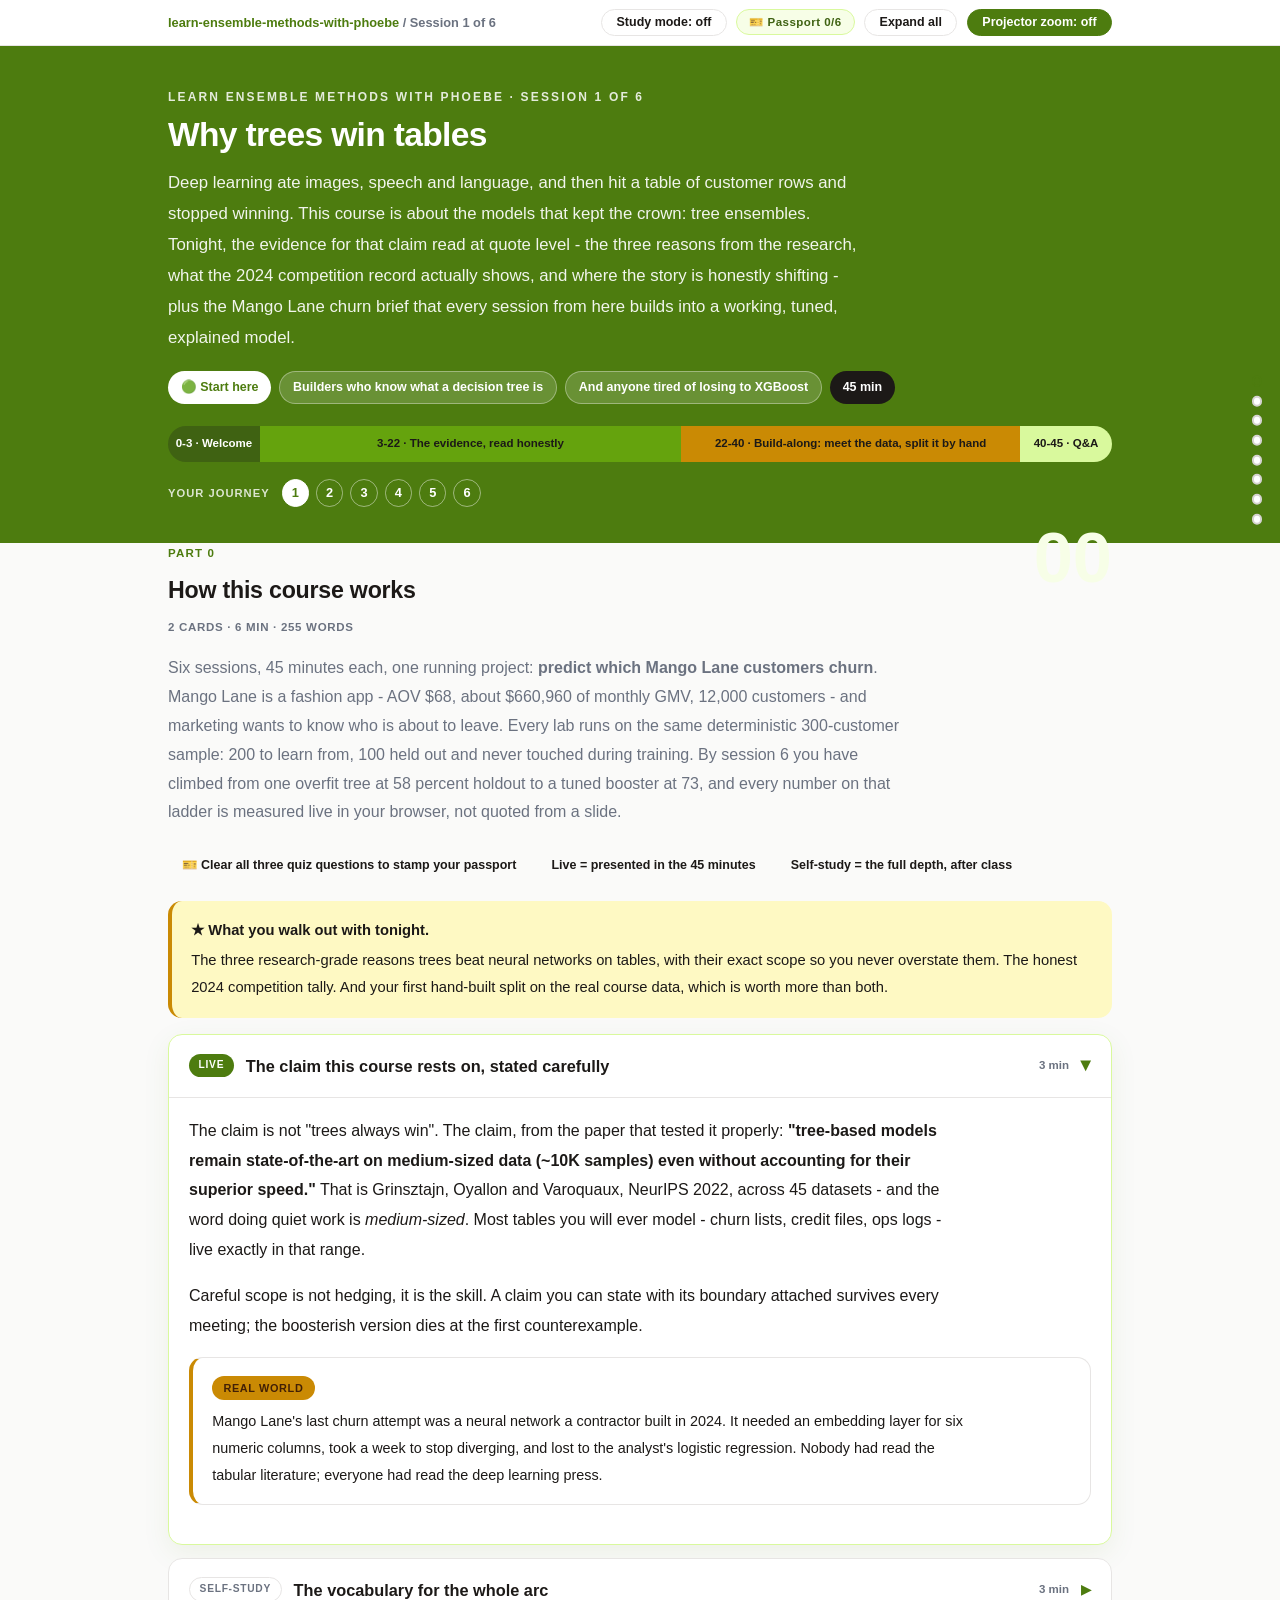
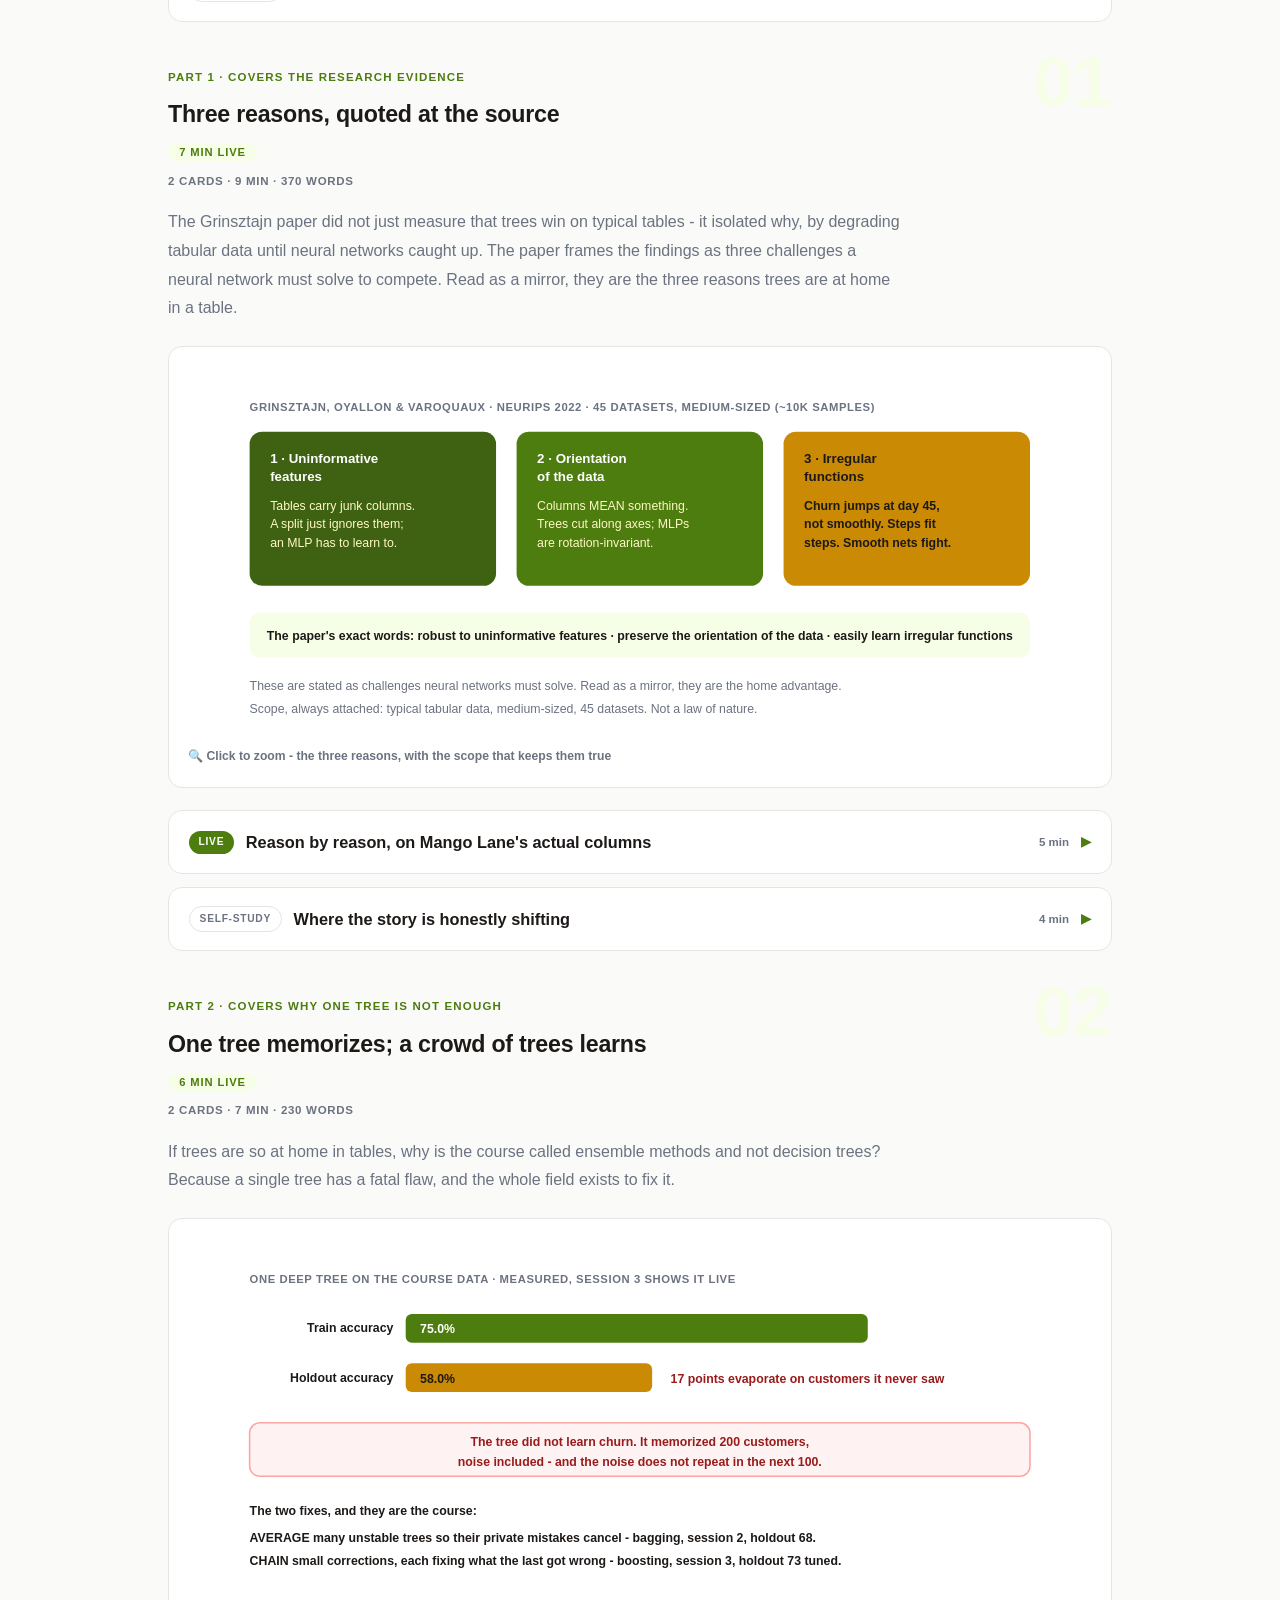
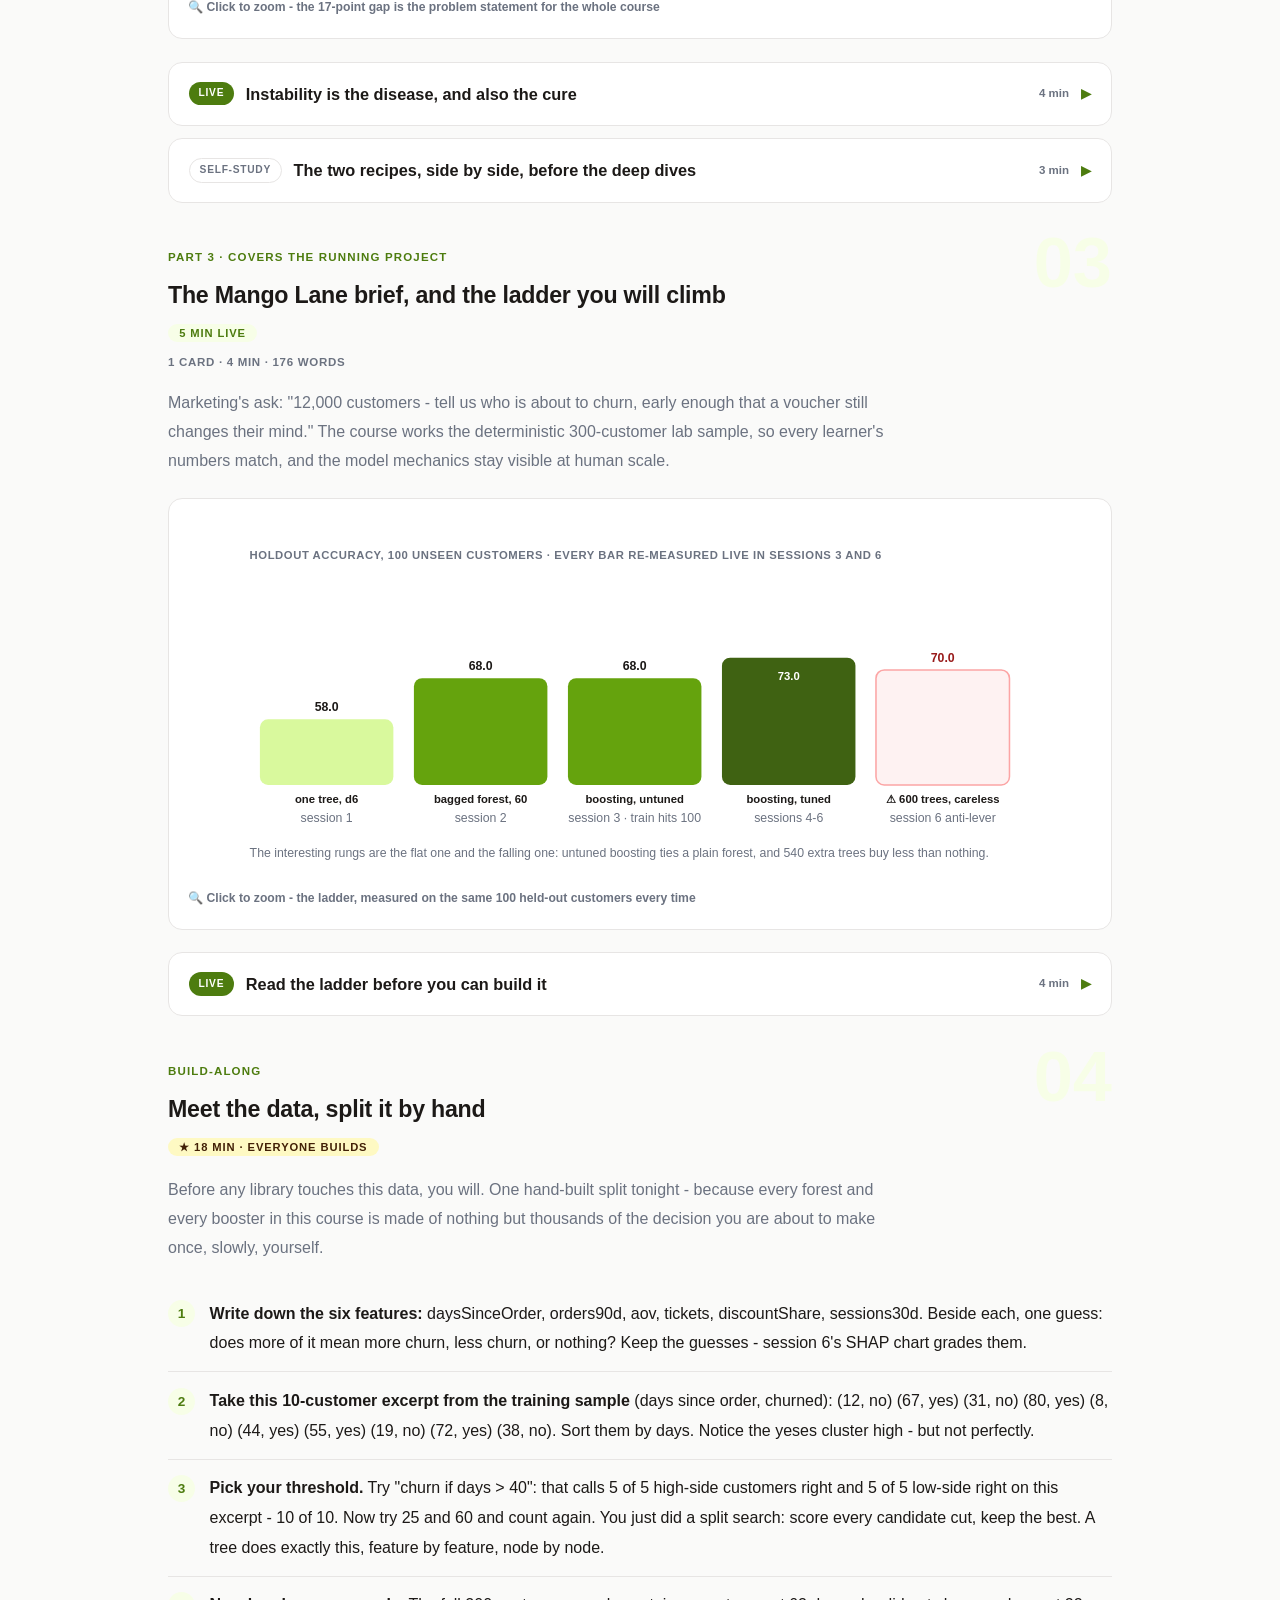
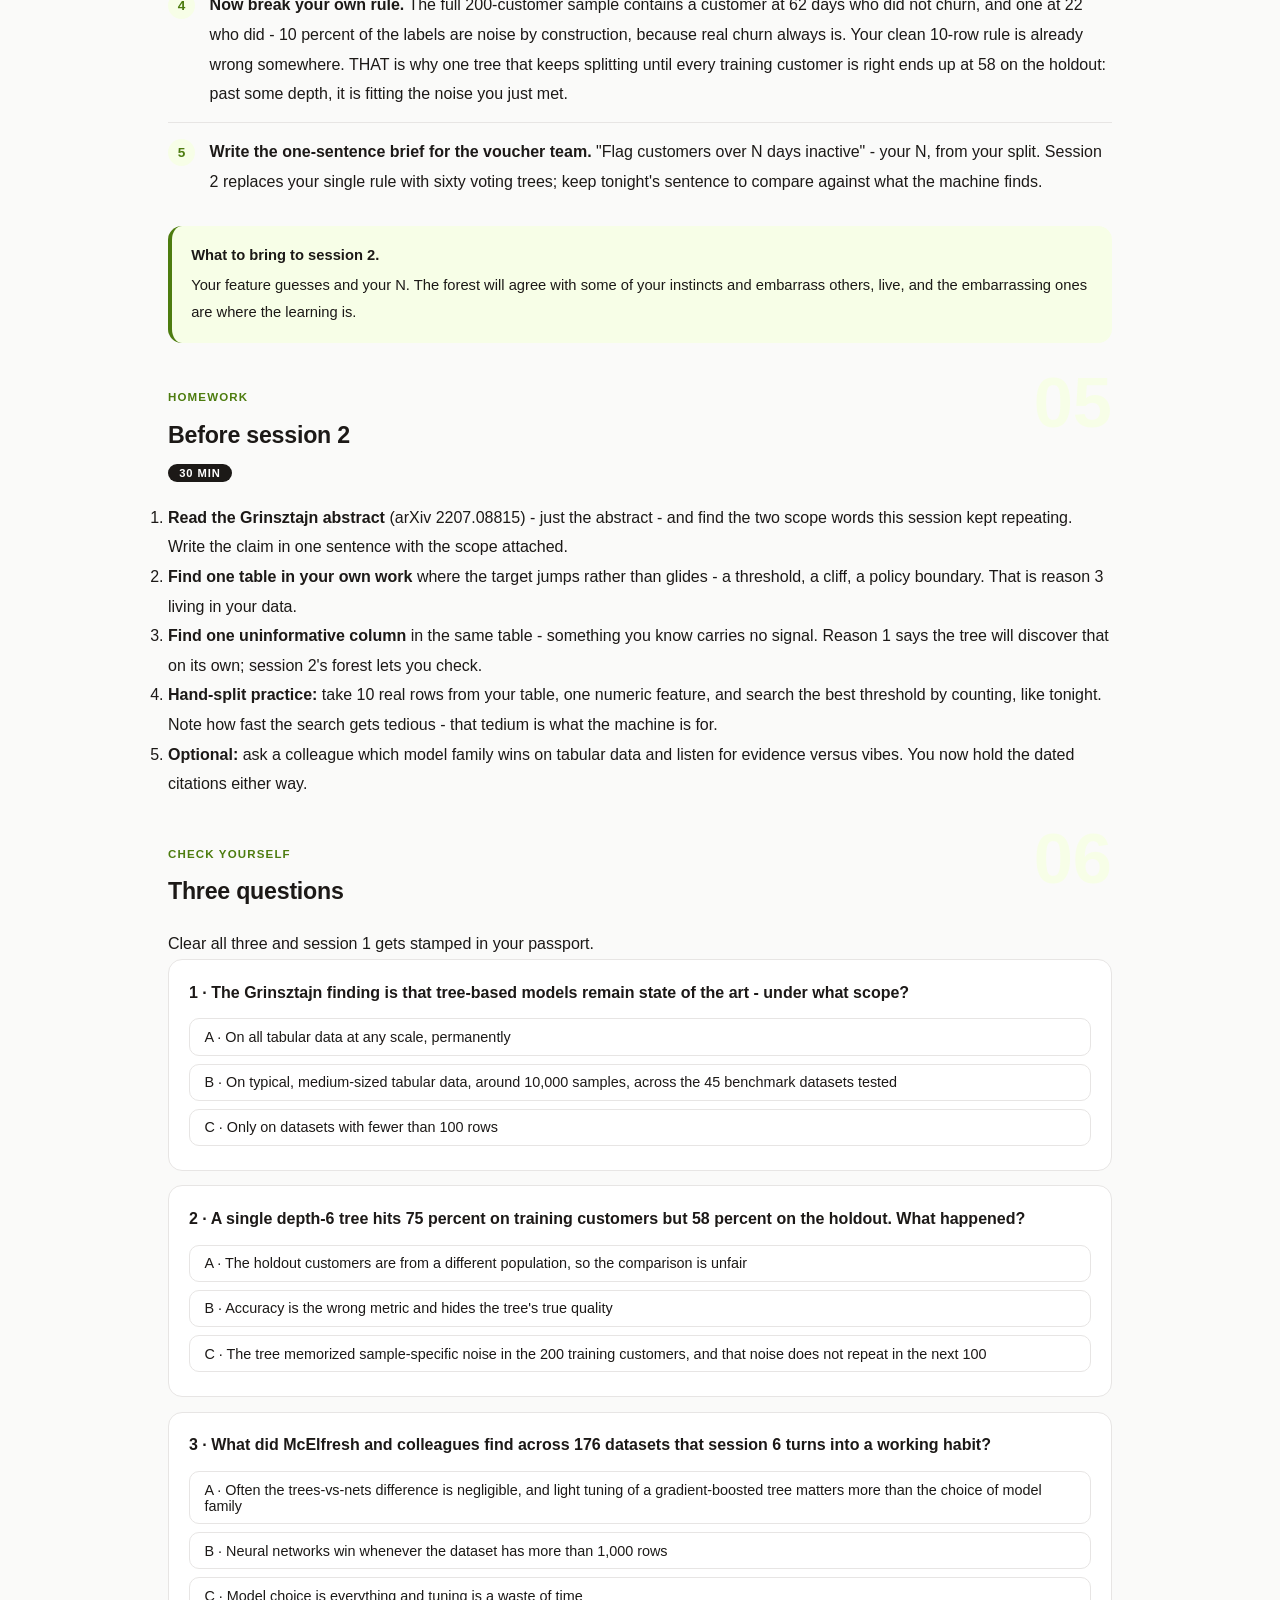
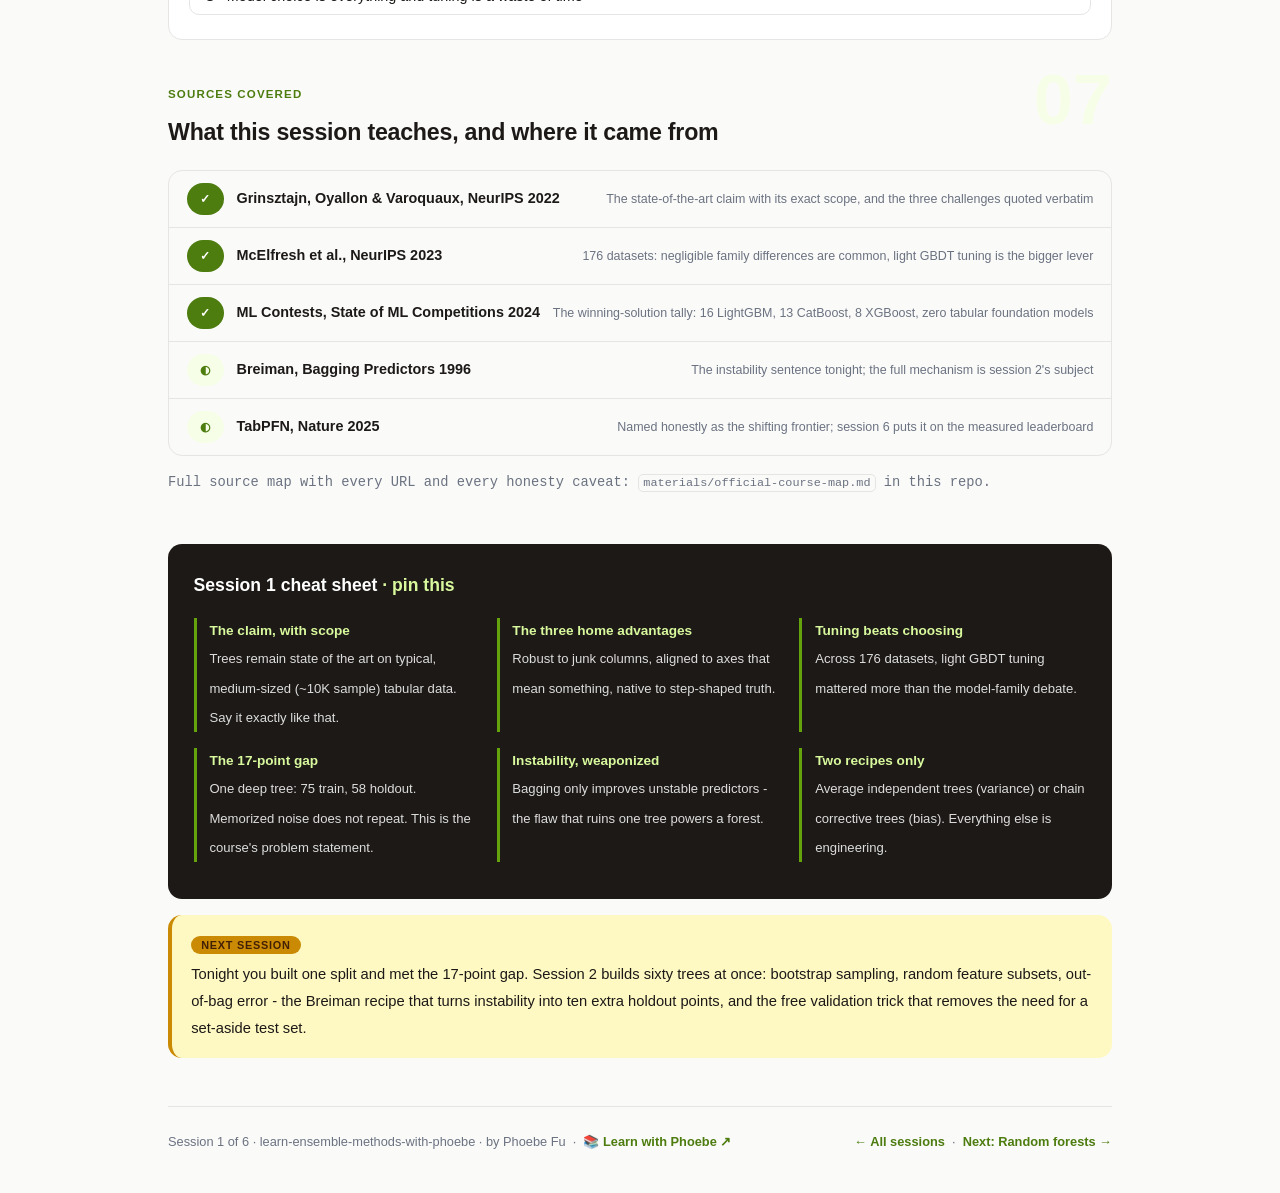
==== courses/01-why-trees-win-tables.html @ 17c80009 "Give this course its own passport storage key PASSPORT_KEY in assets/app.js was still "lwp-passport:" ====
<!DOCTYPE html>
<html lang="en">
<head>
<meta charset="UTF-8">
<meta name="viewport" content="width=device-width, initial-scale=1.0">
<!-- social:start -->
<meta name="description" content="Session 1 of 6. Why tree ensembles still rule tabular data: the three reasons from the research, what the competition record actually shows, and the Mango Lane churn brief the whole course builds on.">
<meta property="og:type" content="article">
<meta property="og:site_name" content="Learn with Phoebe">
<meta property="og:title" content="Why trees win tables - learn ensemble methods with phoebe">
<meta property="og:description" content="Session 1 of 6. The evidence for tree ensembles on tabular data, read honestly, and the churn brief the course builds on.">
<meta property="og:url" content="https://phoebefu6.github.io/learn-ensemble-methods-with-phoebe/courses/01-why-trees-win-tables.html">
<meta property="og:image" content="https://phoebefu6.github.io/learn-ensemble-methods-with-phoebe/assets/og-cover.png">
<meta property="og:image:width" content="1200">
<meta property="og:image:height" content="630">
<meta name="twitter:card" content="summary_large_image">
<meta name="twitter:title" content="Why trees win tables - learn ensemble methods with phoebe">
<meta name="twitter:description" content="Session 1 of 6. The evidence for tree ensembles on tabular data, read honestly.">
<meta name="twitter:image" content="https://phoebefu6.github.io/learn-ensemble-methods-with-phoebe/assets/og-cover.png">
<!-- social:end -->
<title>Session 1 · Why trees win tables - learn ensemble methods with phoebe</title>
<link rel="stylesheet" href="../assets/style.css?v=1">
</head>
<body>

<div class="toolbar">
  <div class="wrap">
    <span class="crumb"><a href="../index.html">learn-ensemble-methods-with-phoebe</a> / Session 1 of 6</span>
    <button class="btn" id="toggle-all" type="button">Expand all</button>
    <button class="btn primary" id="zoom-toggle" type="button">Projector zoom: off</button>
  </div>
</div>

<header class="masthead">
  <div class="wrap">
    <div class="eyebrow">Learn Ensemble Methods with Phoebe · Session 1 of 6</div>
    <h1>Why trees <span class="accent">win tables</span></h1>
    <p class="sub">Deep learning ate images, speech and language, and then hit a table of customer rows and stopped winning. This course is about the models that kept the crown: tree ensembles. Tonight, the evidence for that claim read at quote level - the three reasons from the research, what the 2024 competition record actually shows, and where the story is honestly shifting - plus the Mango Lane churn brief that every session from here builds into a working, tuned, explained model.</p>
    <div class="chip-row">
      <span class="chip level">🟢 Start here</span>
      <span class="chip audience">Builders who know what a decision tree is</span>
      <span class="chip audience">And anyone tired of losing to XGBoost</span>
      <span class="chip time">45 min</span>
    </div>
    <div class="agenda">
      <span class="a1" style="flex:1">0-3 · Welcome</span>
      <span class="a2" style="flex:5">3-22 · The evidence, read honestly</span>
      <span class="a3" style="flex:4">22-40 · Build-along: meet the data, split it by hand</span>
      <span class="a4" style="flex:1">40-45 · Q&amp;A</span>
    </div>
  </div>
</header>

<main class="wrap">

  <!-- ============ INTRO ============ -->
  <section class="section" id="intro">
    <div class="section-kicker">
      <span class="klabel">Part 0</span>
      <h2>How this course works</h2>
    </div>
    <p class="lede">Six sessions, 45 minutes each, one running project: <strong>predict which Mango Lane customers churn</strong>. Mango Lane is a fashion app - AOV $68, about $660,960 of monthly GMV, 12,000 customers - and marketing wants to know who is about to leave. Every lab runs on the same deterministic 300-customer sample: 200 to learn from, 100 held out and never touched during training. By session 6 you have climbed from one overfit tree at 58 percent holdout to a tuned booster at 73, and every number on that ladder is measured live in your browser, not quoted from a slide.</p>

    <div class="legend">
      <span class="pill">🎫 Clear all three quiz questions to stamp your passport</span>
      <span class="pill">Live = presented in the 45 minutes</span>
      <span class="pill">Self-study = the full depth, after class</span>
    </div>

    <div class="callout win">
      <p><strong>★ What you walk out with tonight.</strong> The three research-grade reasons trees beat neural networks on tables, with their exact scope so you never overstate them. The honest 2024 competition tally. And your first hand-built split on the real course data, which is worth more than both.</p>
    </div>

    <details class="card" open>
      <summary><span class="mode live">Live</span>The claim this course rests on, stated carefully<span class="mini">3 min</span><span class="caret">▶</span></summary>
      <div class="body">
        <p>The claim is not "trees always win". The claim, from the paper that tested it properly: <strong>"tree-based models remain state-of-the-art on medium-sized data (~10K samples) even without accounting for their superior speed."</strong> That is Grinsztajn, Oyallon and Varoquaux, NeurIPS 2022, across 45 datasets - and the word doing quiet work is <em>medium-sized</em>. Most tables you will ever model - churn lists, credit files, ops logs - live exactly in that range.</p>
        <p>Careful scope is not hedging, it is the skill. A claim you can state with its boundary attached survives every meeting; the boosterish version dies at the first counterexample.</p>
        <div class="callout example">
          <span class="ex-pill">Real world</span>
          <p>Mango Lane's last churn attempt was a neural network a contractor built in 2024. It needed an embedding layer for six numeric columns, took a week to stop diverging, and lost to the analyst's logistic regression. Nobody had read the tabular literature; everyone had read the deep learning press.</p>
        </div>
      </div>
    </details>

    <details class="card">
      <summary><span class="mode self">Self-study</span>The vocabulary for the whole arc<span class="mini">3 min</span><span class="caret">▶</span></summary>
      <div class="body">
        <ul>
          <li><strong>Ensemble</strong> - many weak-ish models combined into one strong one. The two great recipes: average independent models (bagging, session 2) or chain corrective models (boosting, session 3).</li>
          <li><strong>Variance</strong> - how much your model changes if the training sample changes. Deep single trees are high-variance: perturb the data, get a different tree. Averaging attacks variance.</li>
          <li><strong>Bias</strong> - error from the model being too simple to express the truth. Boosting attacks bias, one small correction at a time.</li>
          <li><strong>Holdout</strong> - the 100 customers the model never sees while learning. Every honest number in this course is a holdout number; every seductive number is a train number.</li>
        </ul>
      </div>
    </details>
  </section>

  <!-- ============ PART 1 ============ -->
  <section class="section" id="part-1">
    <div class="section-kicker">
      <span class="klabel">Part 1 · covers the research evidence</span>
      <h2>Three reasons, quoted at the source</h2>
      <span class="tag concept">7 min live</span>
    </div>
    <p class="lede">The Grinsztajn paper did not just measure that trees win on typical tables - it isolated why, by degrading tabular data until neural networks caught up. The paper frames the findings as three challenges a neural network must solve to compete. Read as a mirror, they are the three reasons trees are at home in a table.</p>

    <figure class="zoomable">
      <svg viewBox="0 0 880 360" xmlns="http://www.w3.org/2000/svg" role="img" aria-label="The three reasons tree ensembles beat neural networks on typical tabular data, from Grinsztajn et al. 2022">
        <style>
          .e1aH { font: 700 13px Inter, sans-serif; fill: #fff; }
          .e1aB { font: 400 12px Inter, sans-serif; fill: #FEF9C3; }
          .e1aK { font: 700 12px Inter, sans-serif; fill: #1C1917; }
          .e1aN { font: 400 12px Inter, sans-serif; fill: #6B7280; }
          .e1aT { font: 700 11px Inter, sans-serif; fill: #6B7280; letter-spacing: .05em; }
        </style>
        <text class="e1aT" x="60" y="44">GRINSZTAJN, OYALLON &amp; VAROQUAUX · NEURIPS 2022 · 45 DATASETS, MEDIUM-SIZED (~10K SAMPLES)</text>
        <rect x="60" y="64" width="240" height="150" rx="12" fill="#3F6212"/>
        <text class="e1aH" x="80" y="94">1 · Uninformative</text>
        <text class="e1aH" x="80" y="112">features</text>
        <text class="e1aB" x="80" y="140">Tables carry junk columns.</text>
        <text class="e1aB" x="80" y="158">A split just ignores them;</text>
        <text class="e1aB" x="80" y="176">an MLP has to learn to.</text>
        <rect x="320" y="64" width="240" height="150" rx="12" fill="#4D7C0F"/>
        <text class="e1aH" x="340" y="94">2 · Orientation</text>
        <text class="e1aH" x="340" y="112">of the data</text>
        <text class="e1aB" x="340" y="140">Columns MEAN something.</text>
        <text class="e1aB" x="340" y="158">Trees cut along axes; MLPs</text>
        <text class="e1aB" x="340" y="176">are rotation-invariant.</text>
        <rect x="580" y="64" width="240" height="150" rx="12" fill="#CA8A04"/>
        <text class="e1aH" x="600" y="94" fill="#1C1917" style="fill:#1C1917">3 · Irregular</text>
        <text class="e1aH" x="600" y="112" fill="#1C1917" style="fill:#1C1917">functions</text>
        <text class="e1aK" x="600" y="140">Churn jumps at day 45,</text>
        <text class="e1aK" x="600" y="158">not smoothly. Steps fit</text>
        <text class="e1aK" x="600" y="176">steps. Smooth nets fight.</text>
        <rect x="60" y="240" width="760" height="44" rx="10" fill="#F7FEE7"/>
        <text class="e1aK" x="440" y="267" text-anchor="middle">The paper's exact words: robust to uninformative features · preserve the orientation of the data · easily learn irregular functions</text>
        <text class="e1aN" x="60" y="316">These are stated as challenges neural networks must solve. Read as a mirror, they are the home advantage.</text>
        <text class="e1aN" x="60" y="338">Scope, always attached: typical tabular data, medium-sized, 45 datasets. Not a law of nature.</text>
      </svg>
      <figcaption>🔍 Click to zoom - the three reasons, with the scope that keeps them true</figcaption>
    </figure>

    <details class="card">
      <summary><span class="mode live">Live</span>Reason by reason, on Mango Lane's actual columns<span class="mini">5 min</span><span class="caret">▶</span></summary>
      <div class="body">
        <p>The course dataset has six features: days since last order, orders in 90 days, average order value, support tickets, discount share, sessions in 30 days. Watch the three reasons land on it:</p>
        <ul>
          <li><strong>Uninformative features.</strong> Average order value turns out to carry almost no churn signal here. A tree simply never splits on it. A neural network spends capacity learning to ignore it, and on 200 training rows there is no capacity to spare.</li>
          <li><strong>Orientation.</strong> "Days since last order over 45" is a meaningful statement about a real column. A rotated mixture of days-and-ticket-counts is meaningless - and tabular data is full of such axis-aligned meaning. Trees cut along axes by construction; the paper shows rotating the data destroys the tree advantage, which proves the advantage was the orientation.</li>
          <li><strong>Irregular functions.</strong> Churn risk does not glide upward with inactivity - it steps: fine at 30 days, gone at 50. A tree IS a step function. A smooth network has to contort to make a cliff.</li>
        </ul>
        <div class="callout tip">
          <p><strong>The second paper that keeps you honest.</strong> McElfresh and colleagues re-ran the question at 176 datasets and 19 algorithms in 2023 and found something less romantic: on a surprisingly high number of datasets the tree-vs-net difference is negligible, and <strong>light hyperparameter tuning on a gradient-boosted tree matters more than which model family you chose</strong>. Session 6 turns that finding into your working habit.</p>
        </div>
      </div>
    </details>

    <details class="card">
      <summary><span class="mode self">Self-study</span>Where the story is honestly shifting<span class="mini">4 min</span><span class="caret">▶</span></summary>
      <div class="body">
        <p>A course built on evidence has to show you the newest evidence even when it complicates the title. Two dated facts, both real:</p>
        <ul>
          <li><strong>Benchmarks, 2025:</strong> TabPFN, a tabular foundation model published in Nature, "outperforms all previous methods on datasets with up to 10,000 samples by a wide margin" - in 2.8 seconds, against baselines tuned for four hours. Its successor claims wins up to 50,000 rows, though those numbers are vendor-authored and not yet peer-reviewed.</li>
          <li><strong>Competitions, through 2024:</strong> among the year's winning solutions, 16 used LightGBM, 13 CatBoost, 8 XGBoost - and not one tabular foundation model appears. In the wild, where data is messy and stakes are real, the trees still cash the checks.</li>
        </ul>
        <p>Both facts, both dated, no side picked before the evidence settles. Session 6 puts TabPFN on the same leaderboard as everything else and lets the measured numbers argue.</p>
      </div>
    </details>
  </section>

  <!-- ============ PART 2 ============ -->
  <section class="section" id="part-2">
    <div class="section-kicker">
      <span class="klabel">Part 2 · covers why one tree is not enough</span>
      <h2>One tree memorizes; a crowd of trees learns</h2>
      <span class="tag concept">6 min live</span>
    </div>
    <p class="lede">If trees are so at home in tables, why is the course called ensemble methods and not decision trees? Because a single tree has a fatal flaw, and the whole field exists to fix it.</p>

    <figure class="zoomable">
      <svg viewBox="0 0 880 340" xmlns="http://www.w3.org/2000/svg" role="img" aria-label="A single deep tree scores 75 percent on training data but 58 percent on holdout, while ensembles close the gap and raise the holdout score">
        <style>
          .e1bL { font: 600 12px Inter, sans-serif; fill: #1C1917; }
          .e1bV { font: 800 12px Inter, sans-serif; fill: #fff; }
          .e1bK { font: 700 12px Inter, sans-serif; fill: #1C1917; }
          .e1bN { font: 400 12px Inter, sans-serif; fill: #6B7280; }
          .e1bT { font: 700 11px Inter, sans-serif; fill: #6B7280; letter-spacing: .05em; }
          .e1bR { font: 800 12px Inter, sans-serif; fill: #991B1B; }
        </style>
        <text class="e1bT" x="60" y="44">ONE DEEP TREE ON THE COURSE DATA · MEASURED, SESSION 3 SHOWS IT LIVE</text>
        <text class="e1bL" x="200" y="92" text-anchor="end">Train accuracy</text>
        <rect x="212" y="74" width="450" height="28" rx="6" fill="#4D7C0F"/>
        <text class="e1bV" x="226" y="93">75.0%</text>
        <text class="e1bL" x="200" y="140" text-anchor="end">Holdout accuracy</text>
        <rect x="212" y="122" width="240" height="28" rx="6" fill="#CA8A04"/>
        <text class="e1bV" x="226" y="141" fill="#1C1917" style="fill:#1C1917">58.0%</text>
        <text class="e1bR" x="470" y="141">17 points evaporate on customers it never saw</text>
        <rect x="60" y="180" width="760" height="52" rx="10" fill="#FEF2F2" stroke="#FCA5A5" stroke-width="1.5"/>
        <text class="e1bR" x="440" y="203" text-anchor="middle">The tree did not learn churn. It memorized 200 customers,</text>
        <text class="e1bR" x="440" y="222" text-anchor="middle">noise included - and the noise does not repeat in the next 100.</text>
        <text class="e1bK" x="60" y="270">The two fixes, and they are the course:</text>
        <text class="e1bL" x="60" y="296">AVERAGE many unstable trees so their private mistakes cancel - bagging, session 2, holdout 68.</text>
        <text class="e1bL" x="60" y="318">CHAIN small corrections, each fixing what the last got wrong - boosting, session 3, holdout 73 tuned.</text>
      </svg>
      <figcaption>🔍 Click to zoom - the 17-point gap is the problem statement for the whole course</figcaption>
    </figure>

    <details class="card">
      <summary><span class="mode live">Live</span>Instability is the disease, and also the cure<span class="mini">4 min</span><span class="caret">▶</span></summary>
      <div class="body">
        <p>Leo Breiman named the mechanism in 1996, and his sentence is still the cleanest statement in the field: <strong>"The vital element is the instability of the prediction method. If perturbing the learning set can cause significant changes in the predictor constructed, then bagging can improve accuracy."</strong></p>
        <p>Deep trees are spectacularly unstable - move ten customers and the whole upper tree can reshape. That is exactly why averaging many of them works: each tree's private, sample-specific mistakes point in different directions, and directions that disagree cancel. Instability, which made one tree untrustworthy, is the raw material that makes a forest strong.</p>
        <div class="callout example">
          <span class="ex-pill">Real world</span>
          <p>This is also why bagging a bunch of logistic regressions barely helps: they are stable, so every copy makes the SAME mistakes, and averaging identical errors changes nothing. The cure only works on the disease.</p>
        </div>
      </div>
    </details>

    <details class="card">
      <summary><span class="mode self">Self-study</span>The two recipes, side by side, before the deep dives<span class="mini">3 min</span><span class="caret">▶</span></summary>
      <div class="body">
        <table class="clean">
          <tr><th>Question</th><th>Bagging (session 2)</th><th>Boosting (sessions 3-5)</th></tr>
          <tr><td>Trees are trained</td><td>Independently, in parallel</td><td>Sequentially, each on the last one's errors</td></tr>
          <tr><td>Attacks</td><td>Variance - averaging cancels noise</td><td>Bias - each round adds missing signal</td></tr>
          <tr><td>Tree size</td><td>Deep, unstable on purpose</td><td>Shallow, weak on purpose</td></tr>
          <tr><td>Combined by</td><td>Vote or average</td><td>Weighted sum, scaled by learning rate</td></tr>
          <tr><td>Overfits when</td><td>Rarely gets worse with more trees</td><td>More rounds keep polishing noise - session 3 shows it live</td></tr>
        </table>
        <p>Every named tool from here - random forest, XGBoost, LightGBM, CatBoost - is one of these two recipes plus engineering. Keep the two-row map and nothing in the field will surprise you.</p>
      </div>
    </details>
  </section>

  <!-- ============ PART 3 ============ -->
  <section class="section" id="part-3">
    <div class="section-kicker">
      <span class="klabel">Part 3 · covers the running project</span>
      <h2>The Mango Lane brief, and the ladder you will climb</h2>
      <span class="tag concept">5 min live</span>
    </div>
    <p class="lede">Marketing's ask: "12,000 customers - tell us who is about to churn, early enough that a voucher still changes their mind." The course works the deterministic 300-customer lab sample, so every learner's numbers match, and the model mechanics stay visible at human scale.</p>

    <figure class="zoomable">
      <svg viewBox="0 0 880 350" xmlns="http://www.w3.org/2000/svg" role="img" aria-label="The course ladder: single tree 58 percent holdout, forest 68, untuned boosting 68, tuned boosting 73, with 600-trees-forever falling back to 70">
        <style>
          .e1cL { font: 600 11px Inter, sans-serif; fill: #1C1917; }
          .e1cV { font: 800 12px Inter, sans-serif; fill: #1C1917; }
          .e1cW { font: 800 11px Inter, sans-serif; fill: #fff; }
          .e1cN { font: 400 12px Inter, sans-serif; fill: #6B7280; }
          .e1cT { font: 700 11px Inter, sans-serif; fill: #6B7280; letter-spacing: .05em; }
        </style>
        <text class="e1cT" x="60" y="40">HOLDOUT ACCURACY, 100 UNSEEN CUSTOMERS · EVERY BAR RE-MEASURED LIVE IN SESSIONS 3 AND 6</text>
        <rect x="70" y="196" width="130" height="64" rx="8" fill="#D9F99D"/>
        <text class="e1cV" x="135" y="188" text-anchor="middle">58.0</text>
        <text class="e1cL" x="135" y="278" text-anchor="middle">one tree, d6</text>
        <text class="e1cN" x="135" y="296" text-anchor="middle">session 1</text>
        <rect x="220" y="156" width="130" height="104" rx="8" fill="#65A30D"/>
        <text class="e1cV" x="285" y="148" text-anchor="middle">68.0</text>
        <text class="e1cL" x="285" y="278" text-anchor="middle">bagged forest, 60</text>
        <text class="e1cN" x="285" y="296" text-anchor="middle">session 2</text>
        <rect x="370" y="156" width="130" height="104" rx="8" fill="#65A30D"/>
        <text class="e1cV" x="435" y="148" text-anchor="middle">68.0</text>
        <text class="e1cL" x="435" y="278" text-anchor="middle">boosting, untuned</text>
        <text class="e1cN" x="435" y="296" text-anchor="middle">session 3 · train hits 100</text>
        <rect x="520" y="136" width="130" height="124" rx="8" fill="#3F6212"/>
        <text class="e1cW" x="585" y="158" text-anchor="middle">73.0</text>
        <text class="e1cL" x="585" y="278" text-anchor="middle">boosting, tuned</text>
        <text class="e1cN" x="585" y="296" text-anchor="middle">sessions 4-6</text>
        <rect x="670" y="148" width="130" height="112" rx="8" fill="#FEF2F2" stroke="#FCA5A5" stroke-width="1.5"/>
        <text class="e1cV" x="735" y="140" text-anchor="middle" fill="#991B1B" style="fill:#991B1B">70.0</text>
        <text class="e1cL" x="735" y="278" text-anchor="middle">⚠ 600 trees, careless</text>
        <text class="e1cN" x="735" y="296" text-anchor="middle">session 6 anti-lever</text>
        <text class="e1cN" x="60" y="330">The interesting rungs are the flat one and the falling one: untuned boosting ties a plain forest, and 540 extra trees buy less than nothing.</text>
      </svg>
      <figcaption>🔍 Click to zoom - the ladder, measured on the same 100 held-out customers every time</figcaption>
    </figure>

    <details class="card">
      <summary><span class="mode live">Live</span>Read the ladder before you can build it<span class="mini">4 min</span><span class="caret">▶</span></summary>
      <div class="body">
        <p>Three things in that chart carry the whole course:</p>
        <ul>
          <li><strong>The forest's plus-ten.</strong> Same trees, same data - just sixty of them, each on a bootstrap sample with random feature subsets, voting. Averaging is worth ten points here. That is session 2's entire argument, measured.</li>
          <li><strong>The tie at 68.</strong> Careless boosting - deep trees, fast learning rate - reaches training accuracy of 100 percent and STILL only ties the forest on customers it never saw. The 32-point train-holdout gap is the most instructive number in the course.</li>
          <li><strong>The falling bar.</strong> Six hundred rounds of the same careless recipe lands at 70 - below the tuned 73. More trees is not a strategy. Session 6 makes you feel that with a button.</li>
        </ul>
        <div class="callout tip">
          <p><strong>Why plain accuracy, for once.</strong> The lab sample is deliberately balanced - churn runs 48 percent in training, 47 in holdout - so accuracy reads honestly here. On real skewed churn data it would not; the metric zoo and which mistake costs what is a different course's whole subject, and one pointer beats a bad summary.</p>
        </div>
      </div>
    </details>
  </section>

  <!-- ============ DEMO ============ -->
  <section class="section" id="demo-1">
    <div class="section-kicker">
      <span class="klabel">Build-along</span>
      <h2>Meet the data, split it by hand</h2>
      <span class="tag demo">★ 18 min · everyone builds</span>
    </div>
    <p class="lede">Before any library touches this data, you will. One hand-built split tonight - because every forest and every booster in this course is made of nothing but thousands of the decision you are about to make once, slowly, yourself.</p>

    <div class="steps">
      <div class="step"><p><strong>Write down the six features:</strong> daysSinceOrder, orders90d, aov, tickets, discountShare, sessions30d. Beside each, one guess: does more of it mean more churn, less churn, or nothing? Keep the guesses - session 6's SHAP chart grades them.</p></div>
      <div class="step"><p><strong>Take this 10-customer excerpt from the training sample</strong> (days since order, churned): (12, no) (67, yes) (31, no) (80, yes) (8, no) (44, yes) (55, yes) (19, no) (72, yes) (38, no). Sort them by days. Notice the yeses cluster high - but not perfectly.</p></div>
      <div class="step"><p><strong>Pick your threshold.</strong> Try "churn if days &gt; 40": that calls 5 of 5 high-side customers right and 5 of 5 low-side right on this excerpt - 10 of 10. Now try 25 and 60 and count again. You just did a split search: score every candidate cut, keep the best. A tree does exactly this, feature by feature, node by node.</p></div>
      <div class="step"><p><strong>Now break your own rule.</strong> The full 200-customer sample contains a customer at 62 days who did not churn, and one at 22 who did - 10 percent of the labels are noise by construction, because real churn always is. Your clean 10-row rule is already wrong somewhere. THAT is why one tree that keeps splitting until every training customer is right ends up at 58 on the holdout: past some depth, it is fitting the noise you just met.</p></div>
      <div class="step"><p><strong>Write the one-sentence brief for the voucher team.</strong> "Flag customers over N days inactive" - your N, from your split. Session 2 replaces your single rule with sixty voting trees; keep tonight's sentence to compare against what the machine finds.</p></div>
    </div>

    <div class="callout tip">
      <p><strong>What to bring to session 2.</strong> Your feature guesses and your N. The forest will agree with some of your instincts and embarrass others, live, and the embarrassing ones are where the learning is.</p>
    </div>
  </section>

  <!-- ============ HOMEWORK ============ -->
  <section class="section" id="exercise">
    <div class="section-kicker">
      <span class="klabel">Homework</span>
      <h2>Before session 2</h2>
      <span class="tag exercise">30 min</span>
    </div>
    <ol>
      <li><strong>Read the Grinsztajn abstract</strong> (arXiv 2207.08815) - just the abstract - and find the two scope words this session kept repeating. Write the claim in one sentence with the scope attached.</li>
      <li><strong>Find one table in your own work</strong> where the target jumps rather than glides - a threshold, a cliff, a policy boundary. That is reason 3 living in your data.</li>
      <li><strong>Find one uninformative column</strong> in the same table - something you know carries no signal. Reason 1 says the tree will discover that on its own; session 2's forest lets you check.</li>
      <li><strong>Hand-split practice:</strong> take 10 real rows from your table, one numeric feature, and search the best threshold by counting, like tonight. Note how fast the search gets tedious - that tedium is what the machine is for.</li>
      <li><strong>Optional:</strong> ask a colleague which model family wins on tabular data and listen for evidence versus vibes. You now hold the dated citations either way.</li>
    </ol>
  </section>

  <!-- ============ QUIZ ============ -->
  <section class="section" id="quiz">
    <div class="section-kicker">
      <span class="klabel">Check yourself</span>
      <h2>Three questions</h2>
    </div>
    <p>Clear all three and session 1 gets stamped in your passport.</p>

    <div class="quiz-q" data-answer="1">
      <p class="qtext">1 · The Grinsztajn finding is that tree-based models remain state of the art - under what scope?</p>
      <button class="qopt" type="button">A · On all tabular data at any scale, permanently</button>
      <button class="qopt" type="button">B · On typical, medium-sized tabular data, around 10,000 samples, across the 45 benchmark datasets tested</button>
      <button class="qopt" type="button">C · Only on datasets with fewer than 100 rows</button>
      <p class="qwhy">The paper's own words: "state-of-the-art on medium-sized data (~10K samples)", on typical tabular benchmarks. The scope is not hedging - it is what keeps the claim true. Most business tables live exactly in that range, which is why the finding matters despite its boundary.</p>
    </div>

    <div class="quiz-q" data-answer="2">
      <p class="qtext">2 · A single depth-6 tree hits 75 percent on training customers but 58 percent on the holdout. What happened?</p>
      <button class="qopt" type="button">A · The holdout customers are from a different population, so the comparison is unfair</button>
      <button class="qopt" type="button">B · Accuracy is the wrong metric and hides the tree's true quality</button>
      <button class="qopt" type="button">C · The tree memorized sample-specific noise in the 200 training customers, and that noise does not repeat in the next 100</button>
      <p class="qwhy">Both sets come from the same generator and accuracy reads honestly on this balanced sample - the 17-point gap is pure memorization. About 10 percent of labels are noise by construction, and a deep tree faithfully learns it. Instability plus noise is the disease; bagging and boosting are the two cures.</p>
    </div>

    <div class="quiz-q" data-answer="0">
      <p class="qtext">3 · What did McElfresh and colleagues find across 176 datasets that session 6 turns into a working habit?</p>
      <button class="qopt" type="button">A · Often the trees-vs-nets difference is negligible, and light tuning of a gradient-boosted tree matters more than the choice of model family</button>
      <button class="qopt" type="button">B · Neural networks win whenever the dataset has more than 1,000 rows</button>
      <button class="qopt" type="button">C · Model choice is everything and tuning is a waste of time</button>
      <p class="qwhy">The 2023 follow-up at 176 datasets and 19 algorithms: for a surprisingly high number of datasets the family difference is negligible, and light hyperparameter tuning on a GBDT is the bigger lever. Spend your hour tuning, not debating architectures - session 6's leaderboard makes it visceral.</p>
    </div>

    <p class="quiz-score"></p>
  </section>

  <!-- ============ OFFICIAL COVERAGE ============ -->
  <section class="section" id="official">
    <div class="section-kicker">
      <span class="klabel">Sources covered</span>
      <h2>What this session teaches, and where it came from</h2>
    </div>
    <div class="covered">
      <div class="covered-row"><span class="status pill solid">✓</span><span class="name">Grinsztajn, Oyallon &amp; Varoquaux, NeurIPS 2022</span><span class="note">The state-of-the-art claim with its exact scope, and the three challenges quoted verbatim</span></div>
      <div class="covered-row"><span class="status pill solid">✓</span><span class="name">McElfresh et al., NeurIPS 2023</span><span class="note">176 datasets: negligible family differences are common, light GBDT tuning is the bigger lever</span></div>
      <div class="covered-row"><span class="status pill solid">✓</span><span class="name">ML Contests, State of ML Competitions 2024</span><span class="note">The winning-solution tally: 16 LightGBM, 13 CatBoost, 8 XGBoost, zero tabular foundation models</span></div>
      <div class="covered-row"><span class="status pill light">◐</span><span class="name">Breiman, Bagging Predictors 1996</span><span class="note">The instability sentence tonight; the full mechanism is session 2's subject</span></div>
      <div class="covered-row"><span class="status pill light">◐</span><span class="name">TabPFN, Nature 2025</span><span class="note">Named honestly as the shifting frontier; session 6 puts it on the measured leaderboard</span></div>
    </div>
    <p class="mono" style="margin-top:14px">Full source map with every URL and every honesty caveat: <span class="mono">materials/official-course-map.md</span> in this repo.</p>
  </section>

  <!-- ============ CHEAT SHEET ============ -->
  <section class="cheat" id="cheatsheet">
    <h3>Session 1 cheat sheet <span>· pin this</span></h3>
    <div class="grid-2">
      <div class="cheat-item"><b>The claim, with scope</b><span>Trees remain state of the art on typical, medium-sized (~10K sample) tabular data. Say it exactly like that.</span></div>
      <div class="cheat-item"><b>The three home advantages</b><span>Robust to junk columns, aligned to axes that mean something, native to step-shaped truth.</span></div>
      <div class="cheat-item"><b>Tuning beats choosing</b><span>Across 176 datasets, light GBDT tuning mattered more than the model-family debate.</span></div>
      <div class="cheat-item"><b>The 17-point gap</b><span>One deep tree: 75 train, 58 holdout. Memorized noise does not repeat. This is the course's problem statement.</span></div>
      <div class="cheat-item"><b>Instability, weaponized</b><span>Bagging only improves unstable predictors - the flaw that ruins one tree powers a forest.</span></div>
      <div class="cheat-item"><b>Two recipes only</b><span>Average independent trees (variance) or chain corrective trees (bias). Everything else is engineering.</span></div>
    </div>
  </section>

  <div class="callout next">
    <span class="nx-pill">Next session</span>
    <p>Tonight you built one split and met the 17-point gap. Session 2 builds sixty trees at once: bootstrap sampling, random feature subsets, out-of-bag error - the Breiman recipe that turns instability into ten extra holdout points, and the free validation trick that removes the need for a set-aside test set.</p>
  </div>

  <footer class="pagefoot">
    <span>Session 1 of 6 · learn-ensemble-methods-with-phoebe · by Phoebe Fu &nbsp;·&nbsp; 📚 <a href="https://phoebefu6.github.io/learn-with-phoebe/">Learn with Phoebe ↗</a></span>
    <span><a href="../index.html">← All sessions</a> &nbsp;·&nbsp; <a href="02-random-forests.html">Next: Random forests →</a></span>
  </footer>

</main>

<script src="../assets/app.js?v=2"></script>
</body>
</html>
---- assets/style.css ----
/* learn-mcp-with-phoebe - editorial bold design system
   Accent: SQLite blue #4D7C0F · Ink navy #3F6212 · Flagship: amber #CA8A04
   (CSS var names still read --indigo/--amber; they hold SQL-blue values.) */

:root {
  --indigo: #4D7C0F;
  --indigo-deep: #3F6212;
  --indigo-mid: #65A30D;
  --indigo-soft: #D9F99D;
  --indigo-50: #F7FEE7;
  --ink: #1C1917;
  --muted: #6B7280;
  --faint: #D6D3D1;
  --hairline: #E7E5E4;
  --amber: #CA8A04;
  --amber-ink: #422006;
  --amber-50: #FEF9C3;
  --paper: #FAFAF9;
  --code-bg: #141C0A;
  --code-ink: #E8EEDC;
  --radius: 14px;
}

* { margin: 0; padding: 0; box-sizing: border-box; }

html { font-size: 16px; scroll-behavior: smooth; }
html.zoom-125 { font-size: 20px; }
html.zoom-150 { font-size: 24px; }

body {
  font-family: "Inter", -apple-system, BlinkMacSystemFont, "Segoe UI", Roboto, sans-serif;
  background: var(--paper);
  color: var(--ink);
  line-height: 1.85;
  font-feature-settings: "tnum";
}

.wrap { max-width: 62rem; margin: 0 auto; padding: 0 1.5rem; }

/* ---------- header band ---------- */
.masthead {
  background: var(--indigo);
  color: #fff;
  padding: 2.5rem 0 2.25rem;
}
.masthead .eyebrow {
  font-size: .75rem;
  letter-spacing: .18em;
  text-transform: uppercase;
  opacity: .85;
  font-weight: 600;
}
.masthead h1 {
  font-size: 2.1rem;
  line-height: 1.15;
  font-weight: 800;
  margin: .5rem 0 .75rem;
  letter-spacing: -.02em;
}
.masthead h1 .accent { color: inherit; }
.masthead .sub { font-size: 1.05rem; opacity: .92; max-width: 44rem; }

.chip-row { display: flex; flex-wrap: wrap; gap: .5rem; margin-top: 1.1rem; }
.chip {
  display: inline-flex;
  align-items: center;
  gap: .35rem;
  border-radius: 999px;
  padding: .25rem .8rem;
  font-size: .78rem;
  font-weight: 600;
  white-space: nowrap;
}
.chip.level { background: #fff; color: var(--indigo); }
.chip.audience { background: rgba(255,255,255,.16); color: #fff; border: 1px solid rgba(255,255,255,.35); }
.chip.time { background: var(--ink); color: #fff; font-variant-numeric: tabular-nums; }


/* ---------- toolbar ---------- */
.toolbar {
  position: sticky;
  top: 0;
  z-index: 40;
  background: rgba(255,255,255,.94);
  backdrop-filter: blur(6px);
  border-bottom: 1px solid var(--hairline);
  padding: .55rem 0;
}
.toolbar .wrap { display: flex; align-items: center; gap: .6rem; }
.toolbar .crumb { font-size: .8rem; color: var(--muted); font-weight: 600; margin-right: auto; }
.toolbar .crumb a { color: var(--indigo); text-decoration: none; }
.btn {
  border: 1px solid var(--hairline);
  background: #fff;
  color: var(--ink);
  border-radius: 999px;
  padding: .35rem .9rem;
  font-size: .78rem;
  font-weight: 600;
  cursor: pointer;
  font-family: inherit;
  transition: all .15s ease;
}
.btn:hover { border-color: var(--indigo); color: var(--indigo); }
.btn.primary { background: var(--indigo); border-color: var(--indigo); color: #fff; }
.btn.primary:hover { background: var(--indigo-deep); }

/* ---------- sections ---------- */
main { padding: 2.5rem 0 4rem; }

.section { margin-bottom: 2.8rem; }
.section-kicker { margin-bottom: 1rem; }
.section-kicker .klabel {
  display: block;
  font-size: .72rem;
  text-transform: uppercase;
  letter-spacing: .1em;
  color: var(--indigo);
  font-weight: 700;
  margin-bottom: .35rem;
}
.section-kicker h2 {
  font-size: 1.45rem;
  font-weight: 800;
  letter-spacing: -.01em;
  display: flex;
  align-items: center;
  gap: .7rem;
  flex-wrap: wrap;
}
.section-kicker .tag {
  border-radius: 999px;
  padding: .18rem .7rem;
  font-size: .7rem;
  font-weight: 700;
  text-transform: uppercase;
  letter-spacing: .08em;
}
.tag.concept { background: var(--indigo-50); color: var(--indigo); }
.tag.demo { background: var(--amber-50); color: var(--amber-ink); }
.tag.exercise { background: var(--ink); color: #fff; }

.lede { color: var(--muted); max-width: 46rem; margin-bottom: 1.4rem; line-height: 1.8; }

/* live vs self-study markers on cards */
.mode {
  font-size: .64rem;
  font-weight: 700;
  text-transform: uppercase;
  letter-spacing: .07em;
  padding: .14rem .6rem;
  border-radius: 999px;
  flex: none;
}
.mode.live { background: var(--indigo); color: #fff; }
.mode.self { background: #fff; color: var(--muted); border: 1px solid var(--hairline); }

/* ---------- accordions ---------- */
details.card {
  border: 1px solid var(--hairline);
  border-radius: var(--radius);
  margin-bottom: .8rem;
  overflow: hidden;
  background: #fff;
}
details.card[open] { border-color: var(--indigo-soft); box-shadow: 0 8px 28px rgba(77,124,15,.08); }
details.card summary {
  list-style: none;
  cursor: pointer;
  padding: 1rem 1.25rem;
  display: flex;
  align-items: center;
  gap: .75rem;
  font-weight: 700;
  font-size: 1.02rem;
  user-select: none;
}
details.card summary::-webkit-details-marker { display: none; }
details.card summary .dot {
  width: .6rem; height: .6rem;
  border-radius: 999px;
  background: var(--indigo);
  flex: none;
}
details.card summary .mini { margin-left: auto; font-size: .72rem; color: var(--muted); font-weight: 600; white-space: nowrap; }
details.card summary .caret { transition: transform .2s ease; color: var(--indigo); font-size: .8rem; }
details.card[open] summary .caret { transform: rotate(90deg); }
details.card .body { padding: 0 1.25rem 1.4rem; border-top: 1px solid var(--hairline); padding-top: 1.15rem; }
details.card .body p { margin-bottom: 1.05rem; max-width: 48rem; }
details.card .body p:last-child { margin-bottom: 0; }
details.card .body ul, details.card .body ol { margin: 0 0 1.1rem 1.2rem; max-width: 47rem; }
details.card .body li { margin-bottom: .65rem; }
details.card .body h4 { font-size: .95rem; font-weight: 700; margin: 1.1rem 0 .45rem; }
details.card .body h4:first-child { margin-top: 0; }

/* ---------- pills & legends ---------- */
.legend { display: flex; flex-wrap: wrap; gap: .5rem; margin: 0 0 1.2rem; }
.pill {
  display: inline-flex;
  align-items: center;
  gap: .4rem;
  border-radius: 999px;
  padding: .28rem .85rem;
  font-size: .78rem;
  font-weight: 600;
}
.pill.solid { background: var(--indigo); color: #fff; }
.pill.light { background: var(--indigo-50); color: var(--indigo); }
.pill.inkpill { background: var(--ink); color: #fff; }
.pill.amber, .pill.peach { background: var(--amber); color: var(--amber-ink); }
.pill.bare { color: var(--faint); }

/* ---------- 4D grid ---------- */
.grid-2 { display: grid; grid-template-columns: repeat(auto-fit, minmax(15rem, 1fr)); gap: .8rem; margin: .5rem 0 1rem; }
.d-card {
  border: 1px solid var(--hairline);
  border-left: 4px solid var(--indigo);
  border-radius: 10px;
  padding: 1rem 1.1rem;
}
.d-card h4 { font-size: .95rem; margin-bottom: .3rem; }
.d-card h4 .lead-letter { color: var(--indigo); }
.d-card p { font-size: .86rem; color: var(--muted); margin: 0; }

/* ---------- tables ---------- */
table.clean { width: 100%; border-collapse: collapse; font-size: .9rem; margin: .4rem 0 1rem; }
table.clean th {
  text-align: left;
  font-size: .72rem;
  text-transform: uppercase;
  letter-spacing: .08em;
  color: var(--muted);
  padding: .5rem .6rem;
  border-bottom: 2px solid var(--ink);
}
table.clean td { padding: .7rem .6rem; border-bottom: .5px solid var(--hairline); vertical-align: top; line-height: 1.7; }
table.clean td:first-child { font-weight: 600; }

/* ---------- prompt boxes ---------- */
.prompt-box {
  position: relative;
  background: var(--code-bg);
  color: var(--code-ink);
  border-radius: var(--radius);
  padding: 1.1rem 1.2rem;
  margin: 1rem 0 1.2rem;
  font-family: "SF Mono", ui-monospace, Menlo, Consolas, monospace;
  font-size: .84rem;
  line-height: 1.65;
  white-space: pre-wrap;
  word-break: break-word;
}
.prompt-box .label {
  position: absolute;
  top: -0.7rem;
  left: 1rem;
  background: var(--indigo);
  color: #fff;
  font-family: "Inter", -apple-system, sans-serif;
  font-size: .68rem;
  font-weight: 700;
  letter-spacing: .06em;
  text-transform: uppercase;
  border-radius: 999px;
  padding: .15rem .7rem;
}
.prompt-box.bad .label { background: var(--faint); color: var(--ink); }
.prompt-box.good .label { background: var(--amber); color: var(--amber-ink); }
.copy-btn {
  position: absolute;
  top: .7rem;
  right: .7rem;
  background: rgba(255,255,255,.1);
  border: 1px solid rgba(255,255,255,.25);
  color: #fff;
  border-radius: 999px;
  padding: .25rem .8rem;
  font-size: .72rem;
  font-weight: 600;
  cursor: pointer;
  font-family: "Inter", -apple-system, sans-serif;
  transition: background .15s ease;
}
.copy-btn:hover { background: rgba(255,255,255,.22); }
.copy-btn.copied { background: var(--amber); border-color: var(--amber); color: var(--amber-ink); }

/* ---------- demo steps ---------- */
.steps { counter-reset: step; margin: .6rem 0 1rem; }
.step {
  display: flex;
  gap: .9rem;
  padding: .85rem 0;
  border-bottom: .5px solid var(--hairline);
}
.step:last-child { border-bottom: none; }
.step::before {
  counter-increment: step;
  content: counter(step);
  flex: none;
  width: 1.7rem; height: 1.7rem;
  border-radius: 999px;
  background: var(--indigo-50);
  color: var(--indigo);
  font-weight: 700;
  font-size: .85rem;
  display: inline-flex;
  align-items: center;
  justify-content: center;
  margin-top: .1rem;
}
.step p { margin: 0; }

/* ---------- callouts ---------- */
.callout {
  border-radius: var(--radius);
  padding: 1rem 1.2rem;
  margin: 1rem 0;
  font-size: .92rem;
}
.callout.tip { background: var(--indigo-50); border-left: 4px solid var(--indigo); }
.callout.win { background: var(--amber-50); border-left: 4px solid var(--amber); }
.callout strong:first-child { display: block; margin-bottom: .2rem; }

.callout.example {
  background: #FFFFFF;
  border: 1px solid var(--hairline);
  border-left: 4px solid var(--amber);
  font-size: .9rem;
}
.callout.example .ex-pill {
  display: inline-block;
  background: var(--amber);
  color: var(--amber-ink);
  border-radius: 999px;
  padding: .15rem .7rem;
  font-size: .68rem;
  font-weight: 700;
  text-transform: uppercase;
  letter-spacing: .06em;
  margin-bottom: .5rem;
}
.callout.example p { margin: 0 0 .75rem; max-width: 47rem; }
.callout.example p:last-child { margin-bottom: 0; }
.callout.example ul { margin: 0 0 0 1.1rem; max-width: 46rem; }
.callout.example li { margin-bottom: .6rem; }
.callout.example li:last-child { margin-bottom: 0; }

/* ---------- zoomable figures ---------- */
figure.zoomable {
  border: 1px solid var(--hairline);
  border-radius: var(--radius);
  padding: 1.2rem;
  margin: 1rem 0 1.4rem;
  cursor: zoom-in;
  transition: box-shadow .15s ease;
  background: #fff;
}
figure.zoomable:hover { box-shadow: 0 8px 28px rgba(77,124,15,.12); }
figure.zoomable svg, figure.zoomable img { width: 100%; height: auto; display: block; }
figure.zoomable figcaption {
  margin-top: .6rem;
  font-size: .76rem;
  color: var(--muted);
  font-weight: 600;
  display: flex;
  align-items: center;
  gap: .4rem;
}

.lightbox {
  position: fixed;
  inset: 0;
  z-index: 100;
  background: rgba(28,25,23,.9);
  display: none;
  align-items: center;
  justify-content: center;
  padding: 3vh 3vw;
  cursor: zoom-out;
}
.lightbox.open { display: flex; }
.lightbox .inner {
  background: #fff;
  border-radius: var(--radius);
  padding: 2rem;
  max-width: 94vw;
  max-height: 92vh;
  overflow: auto;
}
.lightbox .inner svg, .lightbox .inner img { width: min(88vw, 70rem); height: auto; }
.lightbox .close-hint {
  position: fixed;
  top: 1rem; right: 1.4rem;
  color: #fff;
  font-size: .8rem;
  font-weight: 600;
  opacity: .8;
}

/* ---------- courses covered ---------- */
.covered { border: 1px solid var(--hairline); border-radius: var(--radius); overflow: hidden; }
.covered-row {
  display: flex;
  align-items: baseline;
  gap: .8rem;
  padding: .75rem 1.1rem;
  border-bottom: .5px solid var(--hairline);
  font-size: .9rem;
}
.covered-row:last-child { border-bottom: none; }
.covered-row .status { flex: none; }
.covered-row .name { font-weight: 600; }
.covered-row .note { margin-left: auto; color: var(--muted); font-size: .78rem; text-align: right; }

/* ---------- cheat sheet footer ---------- */
.cheat {
  background: var(--ink);
  color: #fff;
  border-radius: var(--radius);
  padding: 1.6rem 1.6rem 1.3rem;
  margin-top: 3rem;
}
.cheat h3 { font-size: 1.1rem; margin-bottom: 1rem; }
.cheat h3 span { color: var(--indigo-soft); }
.cheat .grid-2 { gap: 1rem; }
.cheat .cheat-item { border-left: 3px solid var(--indigo-mid); padding-left: .8rem; }
.cheat .cheat-item b { display: block; font-size: .85rem; color: var(--indigo-soft); }
.cheat .cheat-item span { font-size: .82rem; opacity: .85; }

footer.pagefoot {
  border-top: 1px solid var(--hairline);
  margin-top: 3rem;
  padding: 1.4rem 0 2.5rem;
  font-size: .8rem;
  color: var(--muted);
  display: flex;
  justify-content: space-between;
  flex-wrap: wrap;
  gap: .8rem;
}
footer.pagefoot a { color: var(--indigo); text-decoration: none; font-weight: 600; }

/* ---------- wayfinding: reading progress + section dots + part numbers ---------- */

#progress-bar {
  position: fixed;
  top: 0; left: 0;
  height: 3px;
  width: 0;
  background: linear-gradient(90deg, var(--indigo), var(--amber));
  z-index: 90;
}

.pagenav {
  position: fixed;
  right: 1.1rem;
  top: 50%;
  transform: translateY(-50%);
  z-index: 50;
  display: flex;
  flex-direction: column;
  gap: .55rem;
}
.pagenav a {
  width: .68rem; height: .68rem;
  border-radius: 999px;
  background: #fff;
  border: 2px solid var(--faint);
  display: block;
  position: relative;
  transition: all .15s ease;
}
.pagenav a:hover { border-color: var(--indigo); transform: scale(1.3); }
.pagenav a.active { background: var(--indigo); border-color: var(--indigo); }
.pagenav a .nlabel {
  position: absolute;
  right: 1.4rem;
  top: 50%;
  transform: translateY(-50%);
  background: var(--ink);
  color: #fff;
  font-size: .7rem;
  font-weight: 600;
  padding: .22rem .65rem;
  border-radius: 6px;
  white-space: nowrap;
  opacity: 0;
  pointer-events: none;
  transition: opacity .15s ease;
}
.pagenav a:hover .nlabel { opacity: 1; }
@media (max-width: 74rem) { .pagenav { display: none; } }

main { counter-reset: partnum -1; }
.section .section-kicker { position: relative; }
.section .section-kicker::before {
  counter-increment: partnum;
  content: counter(partnum, decimal-leading-zero);
  position: absolute;
  right: 0;
  top: -1.2rem;
  font-size: 4.4rem;
  font-weight: 800;
  color: var(--indigo-50);
  line-height: 1;
  font-variant-numeric: tabular-nums;
  pointer-events: none;
  z-index: 0;
}
.section .section-kicker > * { position: relative; z-index: 1; }

details.card summary { transition: background .15s ease; }
details.card summary:hover { background: #FAFCFE; }

/* ---------- journey strip: you are here in the series ---------- */
.journey {
  display: flex;
  align-items: center;
  gap: .45rem;
  margin-top: 1.1rem;
  flex-wrap: wrap;
}
.journey .jlabel { font-size: .7rem; font-weight: 700; text-transform: uppercase; letter-spacing: .09em; opacity: .8; margin-right: .3rem; }
.journey a {
  width: 1.7rem; height: 1.7rem;
  border-radius: 999px;
  display: inline-flex;
  align-items: center;
  justify-content: center;
  font-size: .8rem;
  font-weight: 700;
  text-decoration: none;
  color: #fff;
  border: 1.5px solid rgba(255,255,255,.45);
  transition: all .15s ease;
  font-variant-numeric: tabular-nums;
}
.journey a:hover { border-color: #fff; transform: scale(1.12); }
.journey a.here { background: #fff; color: var(--indigo); border-color: #fff; }
.journey a.dd-chip { width: auto; border-radius: 999px; padding: 0 .7rem; font-size: .72rem; }

/* ---------- check-yourself quiz ---------- */
.quiz-q {
  border: 1px solid var(--hairline);
  border-radius: var(--radius);
  padding: 1.1rem 1.25rem 1rem;
  margin-bottom: .9rem;
  background: #fff;
}
.quiz-q .qtext { font-weight: 700; margin-bottom: .7rem; }
.quiz-q .qopt {
  display: block;
  width: 100%;
  text-align: left;
  background: #fff;
  border: 1px solid var(--hairline);
  border-radius: 10px;
  padding: .6rem .9rem;
  margin-bottom: .5rem;
  font-size: .9rem;
  font-family: inherit;
  color: var(--ink);
  cursor: pointer;
  transition: all .15s ease;
}
.quiz-q .qopt:hover { border-color: var(--indigo); background: var(--indigo-50); }
.quiz-q .qopt.correct { background: var(--indigo); border-color: var(--indigo); color: #fff; font-weight: 600; }
.quiz-q .qopt.correct::after { content: "  ✓"; }
.quiz-q .qopt.wrong { background: #FEF2F2; border-color: #FCA5A5; color: #991B1B; animation: qshake .3s ease; }
.quiz-q .qopt.wrong::after { content: "  ✗ try again"; font-size: .78rem; }
.quiz-q .qopt:disabled { cursor: default; }
.quiz-q .qwhy {
  display: none;
  background: var(--amber-50);
  border-left: 4px solid var(--amber);
  border-radius: 8px;
  padding: .6rem .9rem;
  font-size: .86rem;
  margin-top: .3rem;
}
.quiz-q.answered .qwhy { display: block; }
@keyframes qshake {
  0%, 100% { transform: translateX(0); }
  25% { transform: translateX(-5px); }
  75% { transform: translateX(5px); }
}
.quiz-score { font-weight: 700; color: var(--indigo); margin-top: .4rem; }

@media (prefers-reduced-motion: reduce) {
  .quiz-q .qopt.wrong { animation: none; }
  .journey a:hover { transform: none; }
}

/* ---------- micro-interactions (react-bits inspired, vanilla) ---------- */

/* BlurText: staggered word reveal on the masthead headline */
.masthead h1 .bw {
  display: inline-block;
  opacity: 0;
  filter: blur(8px);
  transform: translateY(.35em);
  animation: bw-in .7s cubic-bezier(.22,.9,.35,1) forwards;
  animation-delay: var(--bw-delay, 0s);
}
@keyframes bw-in {
  to { opacity: 1; filter: blur(0); transform: translateY(0); }
}

/* SpotlightCard: cursor-following highlight on accordion cards */
details.card { position: relative; }
details.card::after {
  content: "";
  position: absolute;
  inset: 0;
  pointer-events: none;
  opacity: 0;
  transition: opacity .3s ease;
  background: radial-gradient(320px circle at var(--mx, 50%) var(--my, 50%), rgba(77,124,15,.09), transparent 65%);
}
details.card:hover::after { opacity: 1; }

/* ScrollReveal: sections rise in as they enter the viewport */
.js-reveal .section {
  opacity: 0;
  transform: translateY(16px);
  transition: opacity .6s ease, transform .6s cubic-bezier(.22,.9,.35,1);
}
.js-reveal .section.revealed { opacity: 1; transform: none; }

@media (prefers-reduced-motion: reduce) {
  .masthead h1 .bw { animation: none; opacity: 1; filter: none; transform: none; }
  details.card::after { display: none; }
  .js-reveal .section { opacity: 1; transform: none; transition: none; }
}

@media (max-width: 40rem) {
  .masthead h1 { font-size: 1.6rem; }
  
  .toolbar .crumb { display: none; }
}

@media print {
  .toolbar, .copy-btn { display: none; }
  details.card { border: 1px solid #ccc; }
}

/* ---------- live SQL playground (sql-live.js) ---------- */
.sqlbox {
  border: 1px solid var(--hairline);
  border-radius: var(--radius);
  background: #fff;
  overflow: hidden;
  margin: 1rem 0 1.4rem;
  box-shadow: 0 8px 28px rgba(77,124,15,.06);
}
.sql-bar {
  display: flex; align-items: center; gap: .5rem;
  padding: .5rem .8rem;
  background: var(--indigo-deep);
  color: #fff;
}
.sql-dot { width: .6rem; height: .6rem; border-radius: 999px; background: var(--amber); flex: none; }
.sql-title { font-size: .76rem; font-weight: 600; letter-spacing: .02em; opacity: .92; }
.sql-spacer { margin-left: auto; }
.sql-btn {
  border: 1px solid rgba(255,255,255,.28);
  background: rgba(255,255,255,.08);
  color: #fff;
  border-radius: 999px;
  padding: .26rem .8rem;
  font-size: .74rem; font-weight: 700; cursor: pointer;
  font-family: inherit; transition: all .14s ease; white-space: nowrap;
}
.sql-btn:hover { background: rgba(255,255,255,.2); }
.sql-btn.sql-run { background: var(--amber); color: var(--amber-ink); border-color: var(--amber); }
.sql-btn.sql-run:hover { filter: brightness(1.05); }
.sql-label {
  display: block;
  font-size: .64rem; text-transform: uppercase; letter-spacing: .09em;
  font-weight: 700; color: var(--muted);
  padding: .6rem .9rem .2rem;
}
.sql-code-wrap { border-bottom: 1px solid var(--hairline); }
.sql-code {
  width: 100%;
  border: none; outline: none; resize: vertical;
  padding: .35rem .9rem .9rem;
  font-family: "SF Mono", "JetBrains Mono", Menlo, Consolas, monospace;
  font-size: .86rem; line-height: 1.6;
  color: var(--ink); background: #fff;
  tab-size: 2;
}
.sql-out { padding: .2rem .9rem 1rem; overflow-x: auto; }
.sql-tablewrap { overflow-x: auto; }
table.sql-table { width: 100%; border-collapse: collapse; font-size: .84rem; margin: .3rem 0 .1rem; }
table.sql-table th {
  text-align: left; text-transform: uppercase; letter-spacing: .05em;
  font-size: .68rem; color: var(--indigo); font-weight: 800;
  padding: .35rem .6rem; border-bottom: 2px solid var(--indigo-50); white-space: nowrap;
}
table.sql-table td {
  padding: .32rem .6rem; border-bottom: .5px solid var(--hairline);
  font-variant-numeric: tabular-nums; white-space: nowrap;
}
table.sql-table tr:last-child td { border-bottom: none; }
.sql-null { color: var(--faint); font-style: italic; font-size: .78rem; }
.sql-note { font-size: .74rem; color: var(--muted); margin: .5rem 0 0; font-weight: 600; }
.sql-hint { font-weight: 500; font-style: italic; }
.sql-err {
  font-size: .82rem; color: #991B1B; background: #FEF2F2;
  border: 1px solid #FCA5A5; border-radius: 8px;
  padding: .55rem .75rem; margin: .4rem 0 0;
  font-family: "SF Mono", Menlo, monospace;
}
.sql-cap { font-size: .78rem; color: var(--muted); padding: 0 .9rem .8rem; }
.sqlbox.sql-had-err .sql-bar { background: #7f1d1d; }


@keyframes mcpIn { from { opacity: 0; transform: translateY(6px); } to { opacity: 1; transform: none; } }


@media (max-width: 640px) {  }


@media (max-width: 640px) {
  
  
}

/* === LWP-PATCH v2 === */
/* palette-agnostic aliases: 75 repos use --indigo/--amber, 1 uses --pine/--clay */
:root {
  --pv-accent: var(--indigo, var(--pine, #CA8A04));
  --pv-flag: var(--amber, var(--clay, #4D7C0F));
  --pv-flag-50: var(--amber-50, var(--clay-50, #FEF3E2));
}

/* ============================================================
   v2 - readable on a phone + reading modes
   Layout only. No palette tokens are changed.
   ============================================================ */

/* --- skip link --- */
.skip-link {
  position: absolute; left: -9999px; top: 0; z-index: 200;
  background: var(--pv-accent); color: #fff;
  padding: .7rem 1.1rem; border-radius: 0 0 var(--radius) 0;
  font-weight: 700; font-size: .85rem; text-decoration: none;
}
.skip-link:focus { left: 0; }

/* --- visible keyboard focus everywhere --- */
:focus-visible {
  outline: 3px solid var(--pv-flag);
  outline-offset: 2px;
  border-radius: 4px;
}

/* --- diagrams: hold authored width, scroll instead of shrinking --- */
.figscroll { overflow-x: auto; -webkit-overflow-scrolling: touch; overscroll-behavior-x: contain; }
.figscroll::-webkit-scrollbar { height: 6px; }
.figscroll::-webkit-scrollbar-thumb { background: var(--faint); border-radius: 3px; }

/* --- tables: scroll container + sticky row label --- */
.tablescroll { overflow-x: auto; -webkit-overflow-scrolling: touch; border-radius: var(--radius); }

/* --- section contents counter --- */
.sec-meta {
  display: block; margin-top: .3rem;
  font-size: .72rem; font-weight: 700; letter-spacing: .06em;
  text-transform: uppercase; color: var(--muted);
  font-variant-numeric: tabular-nums;
}

/* --- study-mode switch --- */
.btn.mode-on { background: var(--pv-flag); border-color: var(--pv-flag); color: #fff; }

/* --- deep-linked card gets a moment of emphasis --- */
details.card.linked { border-color: var(--pv-flag); box-shadow: 0 0 0 3px var(--pv-flag-50); }

@media (max-width: 820px) {
  /* labels keep the size they were drawn at; the figure scrolls */
  figure.zoomable svg { min-width: 820px; }
  .figscroll .mm-svg, .mindmap svg { min-width: 840px; }

  table.clean { min-width: 620px; }
  table.clean th:first-child,
  table.clean td:first-child {
    position: sticky; left: 0; background: #fff;
    box-shadow: 1px 0 0 var(--hairline);
  }

  pre, .prompt-box { overflow-x: auto; }

  /* 44px tap targets */
  details.card summary { min-height: 44px; }
  .qopt { min-height: 44px; display: flex; align-items: center; padding: .7rem .9rem; }
  .toolbar .btn, .pagefoot a { min-height: 44px; display: inline-flex; align-items: center; }
}

@media (max-width: 640px) {
  /* long inline code tokens and nowrap chips are the two things that still
     forced the page sideways below 640px: let them break rather than push
     the layout. Inside the media query only - desktop is untouched. */
  :not(pre) > code, .prompt-box span, code span,
  p span, li span, td span { overflow-wrap: anywhere; word-break: break-word; }
  .chip, .syn-chip, .pill, .mode, .tag { white-space: normal; max-width: 100%; }

  
  
  .chip-row, .legend { flex-wrap: wrap; }
  .journey { flex-wrap: wrap; row-gap: .45rem; }
}

/* --- print: a session should print as a complete handout --- */
@media print {
  .pagenav, #progress-bar, .skip-link, .journey, .lightbox { display: none !important; }
  details.card > .body { display: block !important; }
  details.card, figure, table.clean, .callout { break-inside: avoid; page-break-inside: avoid; }
  figure.zoomable svg { min-width: 0; max-width: 100%; }
  .figscroll, .tablescroll { overflow: visible; }
  a[href^="http"]::after { content: " (" attr(href) ")"; font-size: .72rem; color: #555; }
}

/* swipe hint: own line, only when the diagram really does scroll */
figure.zoomable.can-scroll figcaption { flex-wrap: wrap; }
figure.zoomable.can-scroll figcaption::after {
  content: "swipe the diagram \2192";
  flex: 0 0 100%;
  margin-top: .2rem;
  font-size: .72rem;
  font-weight: 700;
  letter-spacing: .04em;
  color: var(--pv-flag);
}
/* === /LWP-PATCH === */


/* ============================================================
   LWP WIDGET KIT v1 - wipe / hotspot / tick / tryrow / stakes
   / scorecard / passport. Self-theming off the course :root.
   ============================================================ */

/* --- shared shell --------------------------------------- */
.wk {
  margin: 26px 0;
  border: 1px solid var(--hairline);
  border-radius: var(--radius);
  background: #fff;
  box-shadow: 0 2px 10px rgba(0,0,0,.03);
  overflow: hidden;
}
.wk-head {
  display: flex; align-items: center; gap: 10px;
  padding: 12px 16px;
  background: var(--indigo-50);
  border-bottom: 1px solid var(--hairline);
}
.wk-head b {
  font-size: 0.74rem; font-weight: 800; letter-spacing: .07em;
  text-transform: uppercase; color: var(--indigo-deep);
}
.wk-head .wk-hint { font-size: 0.82rem; color: var(--muted); }
.wk-body { padding: 18px 16px; }
.wk-foot {
  padding: 10px 16px; border-top: 1px dashed var(--hairline);
  font-size: 0.82rem; color: var(--muted); background: var(--paper);
}

/* --- 1. wipe: draggable before/after ------------------- */
.wipe { position: relative; user-select: none; touch-action: none; }
.wipe-panes { position: relative; overflow: hidden; border-radius: 10px; }
.wipe-a, .wipe-b { padding: 18px 20px; font-size: 0.92rem; line-height: 1.75; }
.wipe-a { background: #FEF2F2; border: 1px solid #FCA5A5; border-radius: 10px; }
.wipe-b {
  position: absolute; inset: 0;
  background: var(--indigo-50); border: 1px solid var(--indigo-soft);
  border-radius: 10px;
  clip-path: inset(0 0 0 var(--wx, 50%));
}
.wipe-a h5, .wipe-b h5 {
  margin: 0 0 8px; font-size: 0.72rem; letter-spacing: .07em;
  text-transform: uppercase; font-weight: 800;
}
.wipe-a h5 { color: #991B1B; }
.wipe-b h5 { color: var(--indigo-deep); }
.wipe-a p, .wipe-b p { margin: 0 0 6px; }
.wipe-grip {
  position: absolute; top: 0; bottom: 0; width: 3px;
  background: var(--indigo); cursor: ew-resize; z-index: 3;
  transform: translateX(-1.5px);
}
.wipe-grip::after {
  content: "⇄"; position: absolute; top: 50%; left: 50%;
  transform: translate(-50%, -50%);
  width: 30px; height: 30px; border-radius: 999px;
  background: var(--indigo); color: #fff;
  display: grid; place-items: center;
  font-size: 0.85rem; font-weight: 800;
  box-shadow: 0 3px 12px rgba(0,0,0,.22);
}
.wipe-tags { display: flex; justify-content: space-between; margin-top: 10px; }
.wipe-tags span {
  font-size: 0.7rem; font-weight: 800; letter-spacing: .06em;
  text-transform: uppercase; padding: 3px 10px; border-radius: 999px;
}
.wipe-tags .wt-a { background: #FEF2F2; color: #991B1B; }
.wipe-tags .wt-b { background: var(--indigo-50); color: var(--indigo-deep); }

/* --- 2. hotspot: pins on a mock ------------------------ */
.hotspot { position: relative; }
.hs-mock { position: relative; border-radius: 10px; overflow: hidden; }
.hs-mock svg { display: block; width: 100%; height: auto; }
.hs-pin {
  position: absolute; left: var(--x); top: var(--y);
  transform: translate(-50%, -50%);
  width: 27px; height: 27px; border-radius: 999px;
  border: 2px solid #fff; background: var(--indigo); color: #fff;
  font: 800 0.78rem/1 Inter, sans-serif;
  display: grid; place-items: center; cursor: pointer;
  box-shadow: 0 2px 9px rgba(0,0,0,.28);
  transition: transform .16s ease, background .16s ease;
  z-index: 2;
}
.hs-pin:hover { transform: translate(-50%, -50%) scale(1.18); }
.hs-pin.on { background: var(--amber); color: var(--amber-ink); }
.hs-pin::before {
  content: ""; position: absolute; inset: -7px; border-radius: 999px;
  border: 2px solid var(--indigo); opacity: 0;
}
.hs-pin.on::before { border-color: var(--amber); opacity: .55; }
.hs-caps { margin-top: 14px; display: grid; gap: 8px; }
.hs-cap {
  display: none; gap: 10px;
  padding: 12px 14px; border-radius: 10px;
  background: var(--indigo-50); border-left: 3px solid var(--indigo);
  font-size: 0.9rem; line-height: 1.7;
}
.hs-cap.on { display: flex; }
.hs-cap b {
  flex: 0 0 auto; color: var(--indigo-deep);
  font-size: 0.74rem; letter-spacing: .06em; text-transform: uppercase;
  padding-top: 2px;
}
.hs-empty { font-size: 0.86rem; color: var(--muted); font-style: italic; }

/* --- 3. tick: travelling-dot pipeline ------------------ */
.tick-rail { position: relative; padding: 26px 0 8px; }
.tick-line {
  position: absolute; left: 4%; right: 4%; top: 40px; height: 3px;
  background: var(--hairline); border-radius: 2px;
}
.tick-fill {
  position: absolute; left: 0; top: 0; height: 100%;
  background: var(--indigo); border-radius: 2px;
  width: 0; transition: width .45s cubic-bezier(.4,0,.2,1);
}
.tick-dot {
  position: absolute; top: 41.5px; left: 4%;
  width: 15px; height: 15px; border-radius: 999px;
  background: var(--amber); border: 3px solid #fff;
  box-shadow: 0 2px 9px rgba(0,0,0,.25);
  transform: translate(-50%, -50%);
  transition: left .45s cubic-bezier(.4,0,.2,1);
  z-index: 3;
}
.tick-stages { display: flex; justify-content: space-between; position: relative; }
.tick-stage { flex: 1; text-align: center; }
.tick-stage i {
  display: block; width: 13px; height: 13px; margin: 34px auto 10px;
  border-radius: 999px; background: #fff;
  border: 3px solid var(--faint); transition: border-color .3s ease;
}
.tick-stage.done i { border-color: var(--indigo); background: var(--indigo); }
.tick-stage span {
  font-size: 0.76rem; font-weight: 700; color: var(--muted);
  transition: color .3s ease;
}
.tick-stage.done span { color: var(--ink); }
.tick-controls { display: flex; gap: 8px; align-items: center; margin-top: 6px; }
.tick-btn {
  font: 700 0.8rem Inter, sans-serif; cursor: pointer;
  padding: 7px 15px; border-radius: 999px;
  border: 1px solid var(--indigo); background: var(--indigo); color: #fff;
}
.tick-btn.ghost { background: #fff; color: var(--indigo); }
.tick-btn:disabled { opacity: .4; cursor: not-allowed; }
.tick-note {
  display: none; margin-top: 12px; padding: 13px 15px;
  background: var(--paper); border-left: 3px solid var(--amber);
  border-radius: 8px; font-size: 0.9rem; line-height: 1.75;
}
.tick-note.on { display: block; }
.tick-note b { color: var(--indigo-deep); }

/* --- 4. tryrow: inline micro-try ----------------------- */
.tryrow .tr-in {
  display: flex; gap: 8px; flex-wrap: wrap;
}
.tryrow textarea, .tryrow input[type="text"] {
  flex: 1 1 260px; min-height: 44px;
  font: 400 0.9rem/1.6 ui-monospace, SFMono-Regular, Menlo, monospace;
  padding: 10px 12px; border-radius: 9px;
  border: 1px solid var(--hairline); background: var(--paper); color: var(--ink);
  resize: vertical;
}
.tryrow textarea:focus, .tryrow input:focus {
  outline: none; border-color: var(--indigo);
  box-shadow: 0 0 0 3px var(--indigo-50);
}
.tr-go {
  font: 800 0.8rem Inter, sans-serif; cursor: pointer;
  padding: 0 18px; border-radius: 9px; min-height: 44px;
  border: 1px solid var(--indigo); background: var(--indigo); color: #fff;
}
.tr-out {
  display: none; margin-top: 12px; padding: 13px 15px;
  border-radius: 9px; background: var(--indigo-50);
  border-left: 3px solid var(--indigo);
  font-size: 0.9rem; line-height: 1.7;
}
.tr-out.on { display: block; }
.tr-out.bad { background: #FEF2F2; border-left-color: #991B1B; }
.tr-metrics { display: flex; flex-wrap: wrap; gap: 18px; margin-bottom: 6px; }
.tr-metric { display: flex; flex-direction: column; }
.tr-metric b {
  font: 800 1.35rem/1.1 Inter, sans-serif;
  font-variant-numeric: tabular-nums; color: var(--indigo-deep);
}
.tr-metric span {
  font-size: 0.68rem; font-weight: 700; letter-spacing: .06em;
  text-transform: uppercase; color: var(--muted); margin-top: 3px;
}
.tr-verdict { font-weight: 700; }
.tr-verdict.ok { color: var(--indigo-deep); }
.tr-verdict.no { color: #991B1B; }

/* --- 5. stakes: live cost meter ------------------------ */
.stakes-grid { display: grid; gap: 9px; }
.stakes-grid label {
  display: flex; align-items: flex-start; gap: 10px;
  padding: 11px 13px; border-radius: 9px;
  border: 1px solid var(--hairline); background: var(--paper);
  cursor: pointer; font-size: 0.9rem; line-height: 1.65;
  transition: border-color .16s ease, background .16s ease;
}
.stakes-grid label:hover { border-color: var(--indigo-soft); }
.stakes-grid label.on { border-color: var(--indigo); background: var(--indigo-50); }
.stakes-grid label.trap.on { border-color: #991B1B; background: #FEF2F2; }
.stakes-grid input { margin-top: 4px; accent-color: var(--indigo); flex: 0 0 auto; }
.stakes-grid .sk-d {
  margin-left: auto; flex: 0 0 auto;
  font: 800 0.76rem Inter, sans-serif; font-variant-numeric: tabular-nums;
  padding: 2px 9px; border-radius: 999px;
  background: var(--indigo-50); color: var(--indigo-deep);
}
.stakes-grid label.trap .sk-d { background: #FEF2F2; color: #991B1B; }
.stakes-read {
  display: flex; align-items: baseline; gap: 12px; flex-wrap: wrap;
  margin-top: 16px; padding: 15px 17px; border-radius: 10px;
  background: var(--indigo-deep); color: #fff;
}
.stakes-read output {
  font: 800 2.1rem/1 Inter, sans-serif; font-variant-numeric: tabular-nums;
}
.stakes-read .sk-unit { font-size: 0.85rem; opacity: .82; }
.stakes-read .sk-delta {
  margin-left: auto; font-size: 0.85rem; font-weight: 700;
  padding: 4px 11px; border-radius: 999px;
  background: rgba(255,255,255,.15);
}
.stakes-read .sk-delta.good { background: var(--amber); color: var(--amber-ink); }
.stakes-read .sk-delta.bad { background: #FCA5A5; color: #7f1d1d; }

/* --- 6. scorecard: halfway self-grade ------------------ */
.scorecard .sc-row {
  display: grid; grid-template-columns: 1fr auto; gap: 10px; align-items: center;
  padding: 11px 0; border-bottom: 1px solid var(--hairline);
}
.scorecard .sc-row:last-of-type { border-bottom: 0; }
.scorecard .sc-q { font-size: 0.92rem; line-height: 1.6; }
.scorecard .sc-q em { color: var(--muted); font-style: normal; font-size: 0.84rem; display: block; }
.sc-opts { display: flex; gap: 6px; }
.sc-opts button {
  width: 34px; height: 34px; border-radius: 8px; cursor: pointer;
  border: 1px solid var(--hairline); background: #fff; color: var(--muted);
  font: 800 0.82rem Inter, sans-serif;
}
.sc-opts button.on { background: var(--indigo); border-color: var(--indigo); color: #fff; }
.sc-total {
  margin-top: 16px; padding: 15px 17px; border-radius: 10px;
  background: var(--indigo-50); border-left: 3px solid var(--indigo);
}
.sc-total b {
  font: 800 1.6rem/1 Inter, sans-serif; font-variant-numeric: tabular-nums;
  color: var(--indigo-deep); display: block; margin-bottom: 4px;
}
.sc-total span { font-size: 0.9rem; line-height: 1.7; }

/* --- 7. passport --------------------------------------- */
.pp-pill {
  display: inline-flex; align-items: center; gap: 6px;
  font: 800 0.72rem Inter, sans-serif; letter-spacing: .04em;
  padding: 5px 12px; border-radius: 999px;
  background: var(--indigo-50); color: var(--indigo-deep);
  border: 1px solid var(--indigo-soft); cursor: default;
}
.pp-pill.full { background: var(--amber); color: var(--amber-ink); border-color: var(--amber); }
.pp-strip { display: flex; gap: 10px; flex-wrap: wrap; margin: 18px 0 6px; }
.pp-stamp {
  display: flex; flex-direction: column; align-items: center; gap: 6px;
  width: 74px; padding: 12px 6px; border-radius: 12px;
  border: 2px dashed var(--faint); background: var(--paper);
  text-decoration: none; color: var(--muted);
  transition: all .18s ease;
}
.pp-stamp:hover { border-color: var(--indigo-soft); }
.pp-stamp i { font-size: 1.3rem; font-style: normal; opacity: .35; }
.pp-stamp b { font: 800 0.7rem Inter, sans-serif; }
.pp-stamp.got {
  border-style: solid; border-color: var(--indigo);
  background: var(--indigo-50); color: var(--indigo-deep);
}
.pp-stamp.got i { opacity: 1; }
.pp-note { font-size: 0.86rem; color: var(--muted); }

/* --- 8. cliffhanger ------------------------------------ */
.callout.next {
  border-left: 4px solid var(--amber); background: var(--amber-50);
}
.callout.next .nx-pill {
  display: inline-block; margin-bottom: 7px;
  font: 800 0.68rem Inter, sans-serif; letter-spacing: .07em;
  text-transform: uppercase; padding: 3px 10px; border-radius: 999px;
  background: var(--amber); color: var(--amber-ink);
}

/* --- mobile floor (desktop is the product) ------------- */
@media (max-width: 720px) {
  .wk-body { padding: 14px 12px; }
  .stakes-read output { font-size: 1.7rem; }
  .stakes-grid .sk-d { margin-left: 0; }
  .stakes-grid label { flex-wrap: wrap; }
  .scorecard .sc-row { grid-template-columns: 1fr; }
  .sc-opts { justify-content: flex-start; }
  .tick-stage span { font-size: 0.68rem; }
  .pp-stamp { width: 62px; }
}


/* ============================================================
   dh-live.js - believability, and the other axis
   ============================================================ */
#dh-live { margin: 28px 0; }
.dh-reads { display: grid; grid-template-columns: 1fr 1fr; gap: 12px; margin-bottom: 16px; }
.dh-meter { padding: 16px 18px; border-radius: var(--radius); color: #fff; transition: background .3s ease; }
.dh-meter.dh-b { background: var(--indigo-deep); }
.dh-meter.dh-t { background: var(--indigo); }
.dh-meter.dh-t.collapsed { background: #991B1B; }
.dh-big { display: block; font: 800 2.6rem/1 Inter, sans-serif; font-variant-numeric: tabular-nums; }
.dh-big.hi { color: #D9F99D; }
.dh-big.mid { color: #fff; }
.dh-big.lo { color: #FCA5A5; }
.dh-mlab { display: block; font: 800 0.7rem Inter, sans-serif; letter-spacing: .07em;
  text-transform: uppercase; opacity: .85; margin-top: 6px; }
.dh-msub { display: block; font-size: 0.82rem; opacity: .8; margin-top: 3px; }
.dh-stage { display: grid; grid-template-columns: 260px 1fr; gap: 16px; margin-bottom: 14px; }
.dh-facewrap { border: 1px solid var(--hairline); border-radius: var(--radius);
  background: var(--paper); padding: 12px; display: grid; place-items: center; }
.dh-face { width: 100%; height: auto; max-width: 220px; }
.dh-right { min-width: 0; }
.dh-h { margin: 0 0 8px; font: 800 0.72rem Inter, sans-serif; letter-spacing: .07em;
  text-transform: uppercase; color: var(--muted); }
.dh-ta { width: 100%; font: 400 0.9rem/1.7 Inter, sans-serif; padding: 11px 13px;
  border-radius: 10px; border: 1px solid var(--hairline); background: #fff; color: var(--ink); resize: vertical; }
.dh-ta:focus { outline: none; border-color: var(--indigo); box-shadow: 0 0 0 3px var(--indigo-50); }
.dh-ctl { display: flex; gap: 10px; align-items: center; margin: 9px 0 14px; flex-wrap: wrap; }
.dh-tnote { font-size: 0.8rem; color: var(--muted); }
.dh-track { display: flex; flex-wrap: wrap; gap: 3px; }
.dh-cell { font: 700 0.66rem ui-monospace, Menlo, monospace; padding: 3px 6px; border-radius: 5px;
  background: var(--indigo-50); color: var(--indigo-deep); transition: all .1s linear; }
.dh-cell.rest { background: var(--paper); color: var(--faint); }
.dh-cell.now { background: var(--amber); color: var(--amber-ink); transform: scale(1.18); }
.dh-panel { border: 1px solid var(--hairline); border-radius: var(--radius); background: #fff; overflow: hidden; }
.dh-phead { display: flex; align-items: center; gap: 10px; flex-wrap: wrap;
  padding: 13px 16px; background: var(--indigo-50); border-bottom: 1px solid var(--hairline); }
.dh-phead b { font: 800 0.74rem Inter, sans-serif; letter-spacing: .07em; text-transform: uppercase; color: var(--indigo-deep); }
.dh-ethhead { background: var(--amber-50); border-top: 1px solid var(--hairline); }
.dh-ethhead b { color: var(--amber-ink); }
.dh-pnote { font-size: 0.82rem; color: var(--muted); }
.dh-lever { display: flex; align-items: flex-start; gap: 11px; flex-wrap: wrap;
  padding: 13px 16px; border-bottom: 1px solid var(--hairline); cursor: pointer; transition: background .16s ease; }
.dh-lever:hover { background: var(--paper); }
.dh-lever.on { background: var(--indigo-50); }
.dh-lever.dh-disc.on { background: var(--amber-50); }
.dh-lever input { margin-top: 4px; accent-color: var(--indigo); flex: 0 0 auto; }
.dh-lever.dh-disc input { accent-color: var(--amber); }
.dh-lmid { flex: 1 1 240px; min-width: 0; }
.dh-lmid b { display: block; font-size: 0.92rem; line-height: 1.5; }
.dh-why { display: block; font-size: 0.82rem; line-height: 1.65; color: var(--muted); margin-top: 3px; }
.dh-w { flex: 0 0 auto; font: 800 0.74rem Inter, sans-serif; font-variant-numeric: tabular-nums;
  padding: 3px 10px; border-radius: 999px; background: var(--indigo-50); color: var(--indigo-deep); }
.dh-w0 { background: var(--amber-50); color: var(--amber-ink); }
.dh-sess { flex: 0 0 auto; font: 700 0.66rem Inter, sans-serif; letter-spacing: .06em;
  text-transform: uppercase; padding: 3px 9px; border-radius: 999px;
  background: var(--paper); color: var(--muted); border: 1px solid var(--hairline); }
.dh-facts { display: flex; gap: 10px; align-items: center; flex-wrap: wrap; padding: 13px 16px;
  border-bottom: 1px solid var(--hairline); background: var(--paper); }
.dh-fnote { font-size: 0.8rem; color: var(--muted); }
.dh-acts { display: flex; gap: 8px; padding: 14px 16px; flex-wrap: wrap; }
.dh-btn { font: 800 0.8rem Inter, sans-serif; cursor: pointer; padding: 9px 17px;
  border-radius: 999px; border: 1px solid var(--indigo); background: var(--indigo); color: #fff; }
.dh-btn.ghost { background: #fff; color: var(--indigo); }
.dh-btn:disabled { opacity: .4; cursor: not-allowed; }
.dh-verdict { margin: 14px 0 0; padding: 13px 16px; border-radius: 10px; font-size: 0.9rem; line-height: 1.75; }
.dh-verdict.ok { background: var(--indigo-50); border-left: 3px solid var(--indigo); }
.dh-verdict.warn { background: var(--amber-50); border-left: 3px solid var(--amber); color: var(--amber-ink); }
.dh-verdict.bad { background: #FEF2F2; border-left: 3px solid #991B1B; color: #7f1d1d; }
.dh-rail { margin: 14px 0 0; padding: 13px 16px; border-radius: 10px;
  background: var(--paper); border-left: 3px solid var(--muted);
  font-size: 0.86rem; line-height: 1.75; color: var(--muted); }
.dh-rail b { color: var(--ink); }
@media (max-width: 860px) {
  .dh-stage { grid-template-columns: 1fr; }
  .dh-reads { grid-template-columns: 1fr; }
  .dh-big { font-size: 2.1rem; }
}


/* ---------- agenda bar ---------- */
/* Restored 2026-08-26. This block was missing from the aiap batch stylesheet while
   older course repos had it, so the masthead agenda rendered as run-on text.
   Band text colours are computed per palette rather than copied, because this
   batch uses much paler soft tones than the repo the block came from. */
.agenda {
  display: flex;
  border-radius: 999px;
  overflow: hidden;
  margin: 1.4rem 0 0;
  font-size: .72rem;
  font-weight: 600;
  text-align: center;
}

.agenda span { padding: .45rem .3rem; white-space: nowrap; overflow: hidden; text-overflow: ellipsis; }

.agenda .a1 { background: var(--indigo-deep); color: #fff; }
.agenda .a2 { background: var(--indigo-mid); color: #1C1917; }
.agenda .a3 { background: var(--amber); color: #1C1917; }
.agenda .a4 { background: var(--indigo-soft); color: var(--ink); }


/* ---------- mono, and the warn callout ---------- */
/* Added 2026-08-26. Both were used in markup with no rule anywhere in the
   estate: .mono appeared in 126 places across this batch and in zero
   stylesheets, and .callout.warn inherited only padding and radius from the
   base .callout, which sets no background, so warnings rendered as plain
   indented paragraphs. .mono needs two rules because it is used both as a
   block footer note and as inline code. */
.mono {
  font-family: ui-monospace, SFMono-Regular, "SF Mono", Menlo, Consolas, "Liberation Mono", monospace;
  font-size: .86em;
}

p.mono { color: var(--muted); }

span.mono {
  background: var(--paper);
  border: 1px solid var(--hairline);
  border-radius: 5px;
  padding: .08em .34em;
  white-space: nowrap;
}

.callout.warn { background: #FEF2F2; border-left: 4px solid #B91C1C; }

/* ensemble-live simulator */
.el-wrap { border: 1px solid var(--hairline); border-radius: var(--radius); padding: 1.1rem 1.2rem; background: #fff; }
.el-honesty { font-size: .78rem; color: var(--muted); border-left: 3px solid var(--amber); padding: .3rem .7rem; margin-bottom: .9rem; }
.el-ctrl { display: flex; gap: .7rem; align-items: center; flex-wrap: wrap; margin-bottom: .9rem; font-size: .85rem; }
.el-ctrl label { color: var(--muted); font-weight: 600; }
.el-ctrl select { border: 1px solid var(--hairline); border-radius: 8px; padding: .25rem .5rem; font: inherit; background: var(--indigo-50); }
.el-count { font-weight: 700; color: var(--indigo-deep); font-variant-numeric: tabular-nums; }
.el-head { display: flex; gap: 1.6rem; flex-wrap: wrap; margin-bottom: .9rem; }
.el-num b { font-size: 1.7rem; color: var(--indigo-deep); display: block; font-variant-numeric: tabular-nums; }
.el-num span { font-size: .74rem; color: var(--muted); text-transform: uppercase; letter-spacing: .04em; }
.el-num.el-gap b { color: #991B1B; }
.el-curve { border: 1px solid var(--hairline); border-radius: 10px; padding: .5rem; background: var(--paper); }
.el-curve svg { width: 100%; height: 150px; display: block; }
.el-legend { font-size: .74rem; color: var(--muted); margin-top: .3rem; }
.el-legend i { display: inline-block; width: .85rem; height: .3rem; border-radius: 999px; margin: 0 .3rem 0 .8rem; vertical-align: middle; }
.el-board { display: flex; flex-direction: column; gap: .45rem; }
.el-row { display: grid; grid-template-columns: 64px 1fr auto; gap: .8rem; align-items: center; padding: .5rem .6rem; border-radius: 10px; background: var(--paper); font-size: .86rem; }
.el-row .el-name { font-weight: 600; color: var(--ink); }
.el-row .el-res { font-variant-numeric: tabular-nums; color: var(--muted); }
.el-row .el-res b { color: var(--indigo-deep); }
@media (max-width: 720px) { .el-row { grid-template-columns: 64px 1fr; } .el-row .el-res { grid-column: 1 / -1; } }
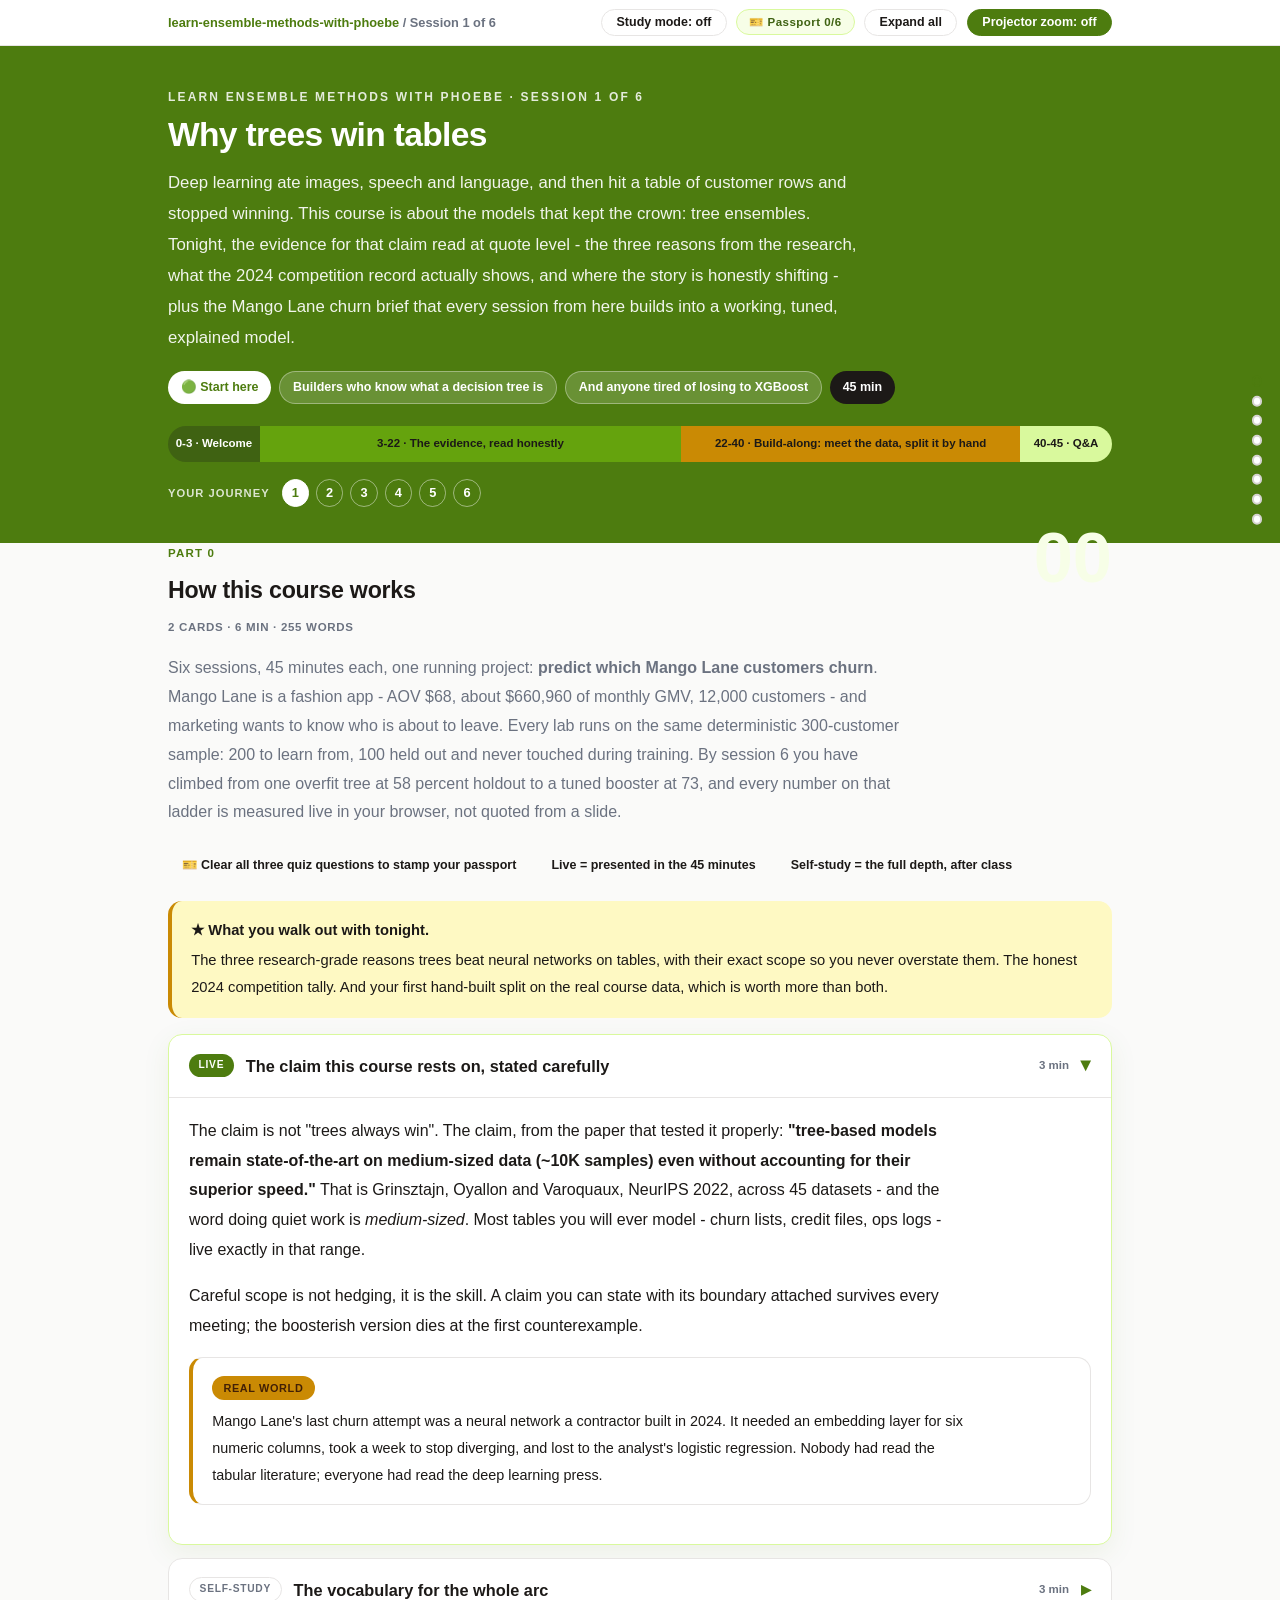
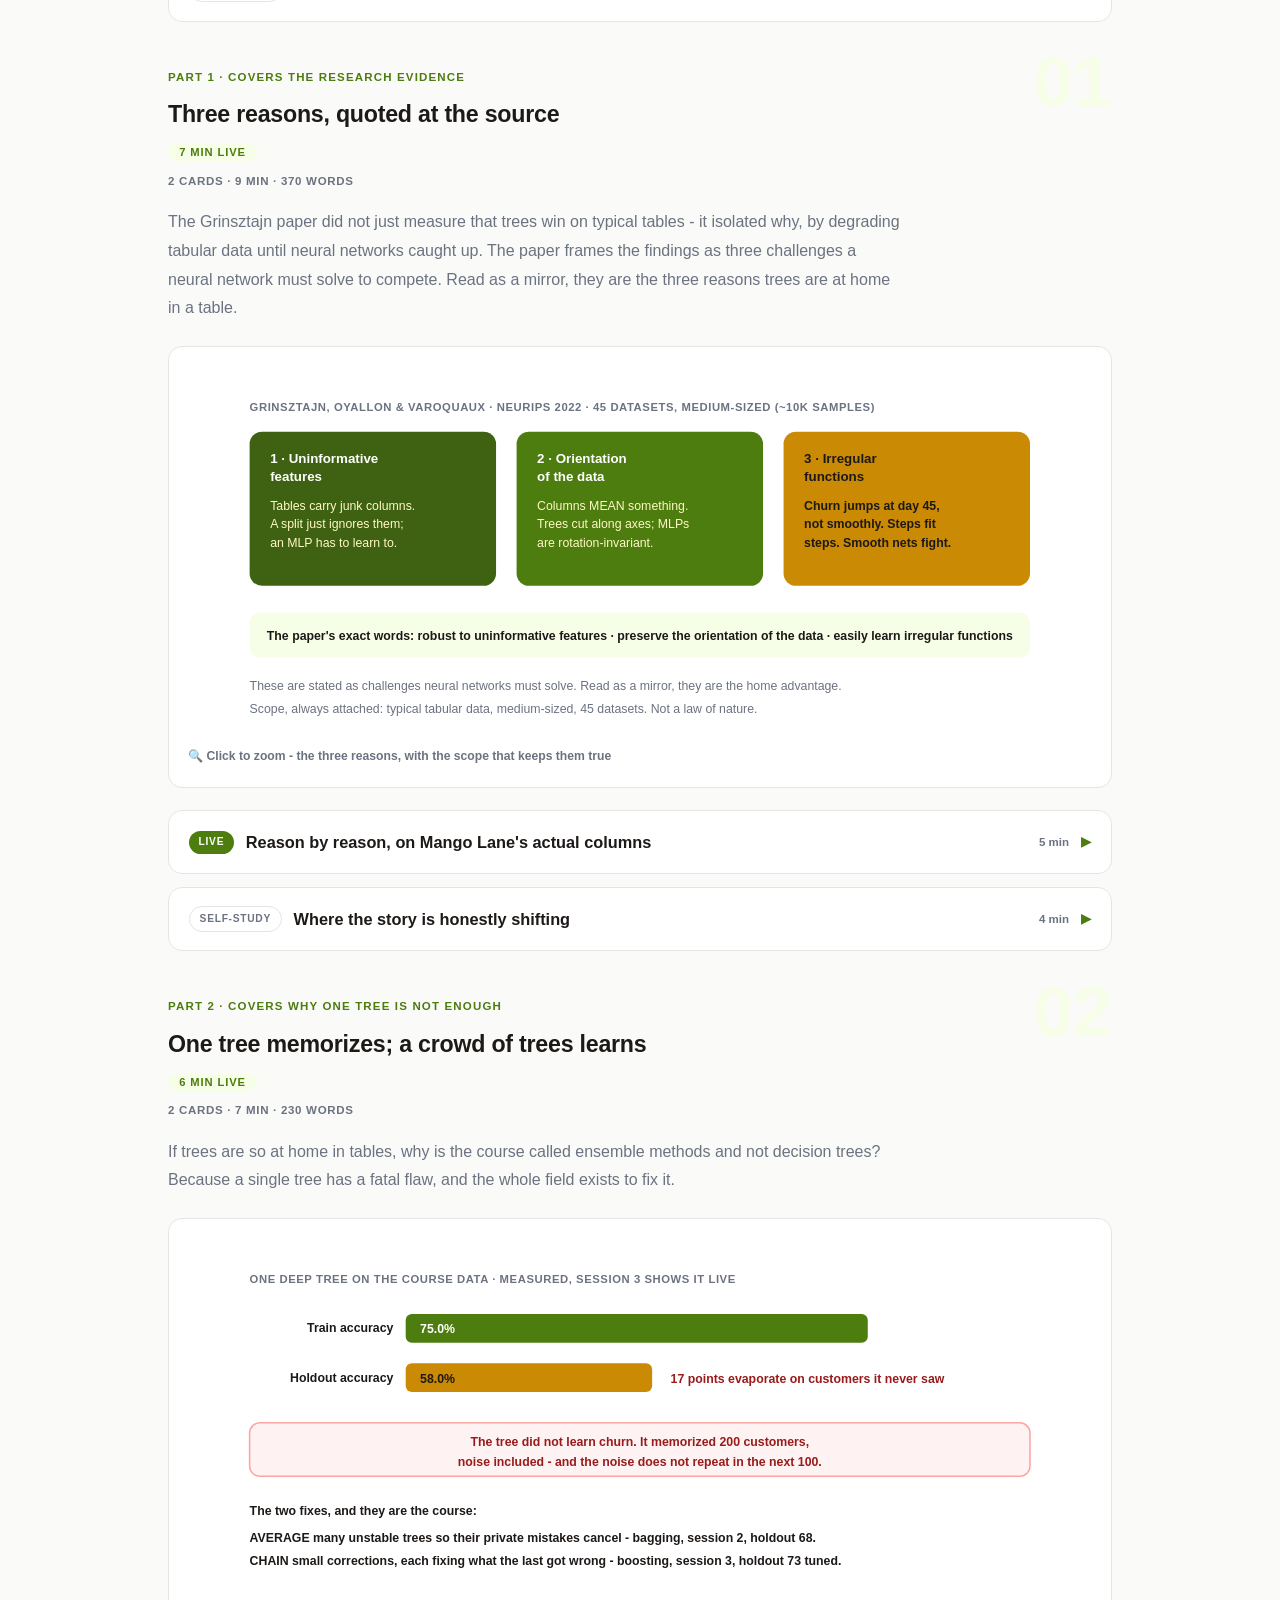
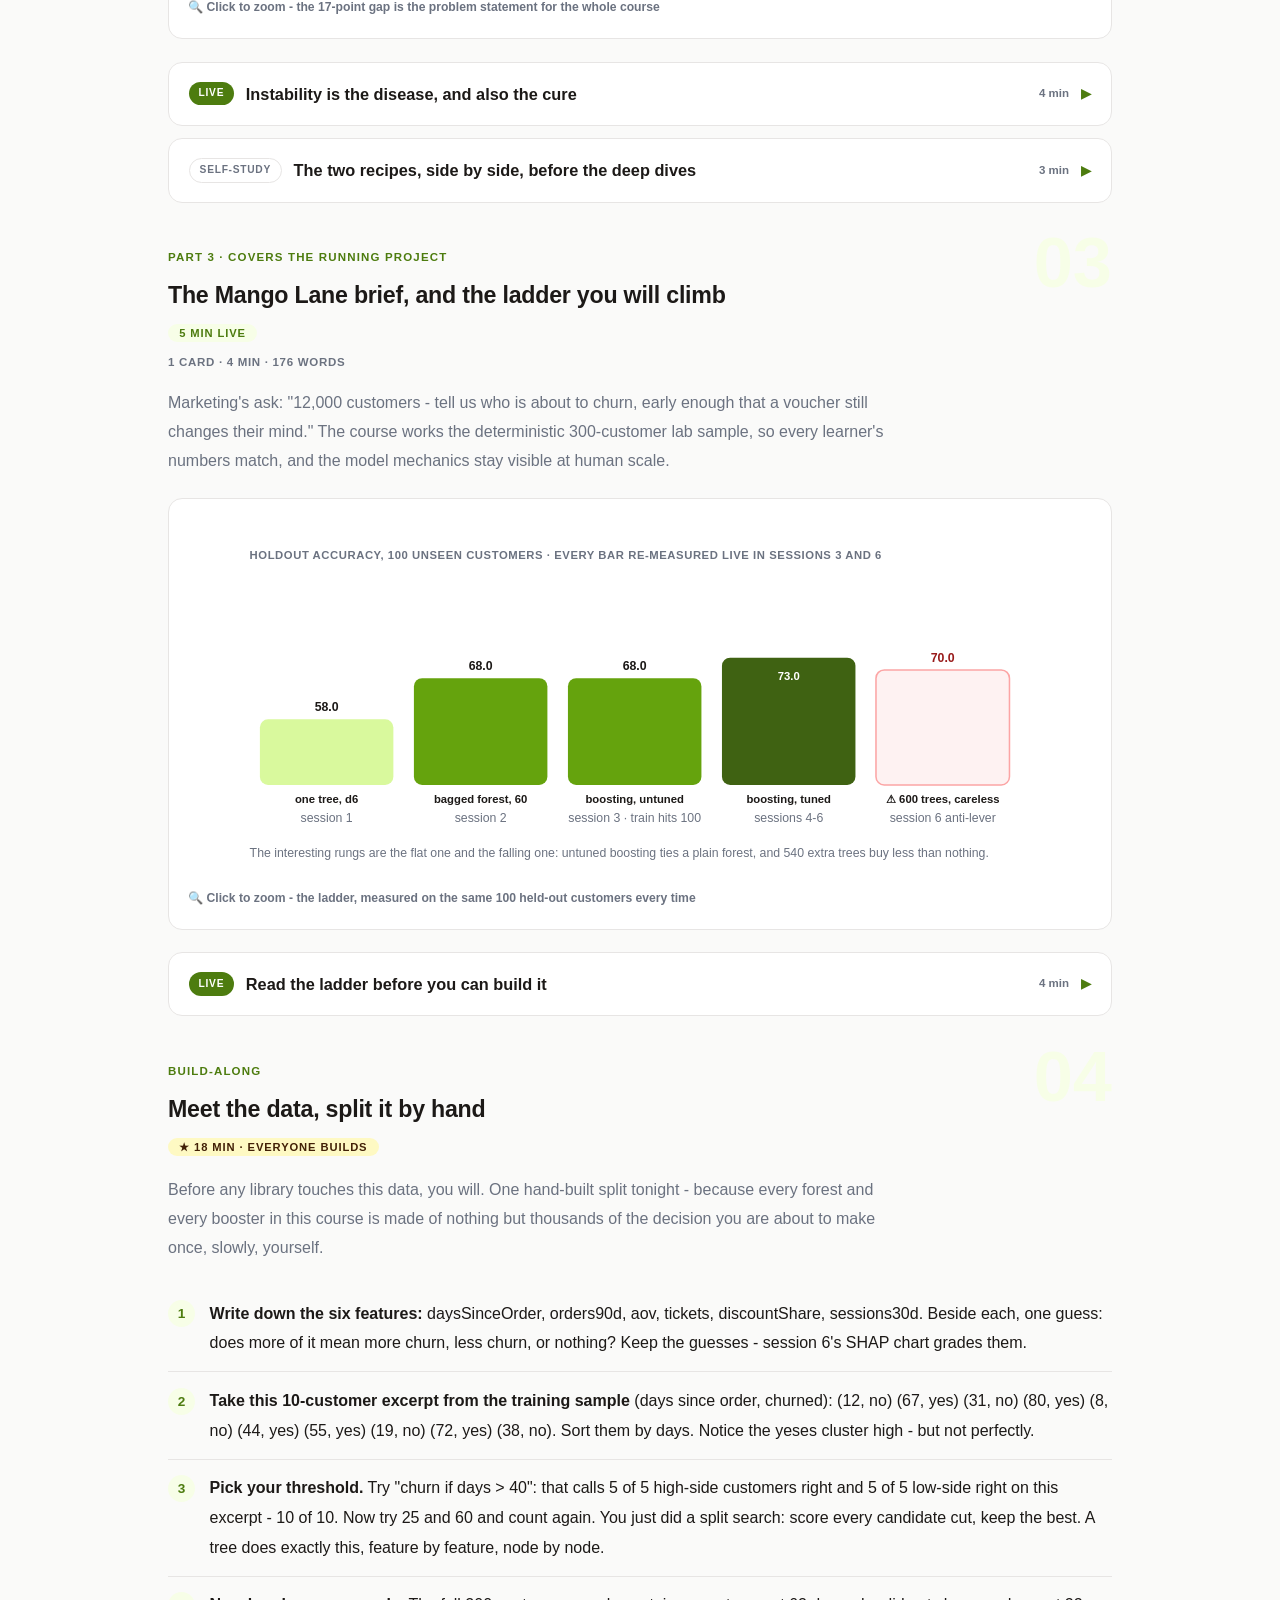
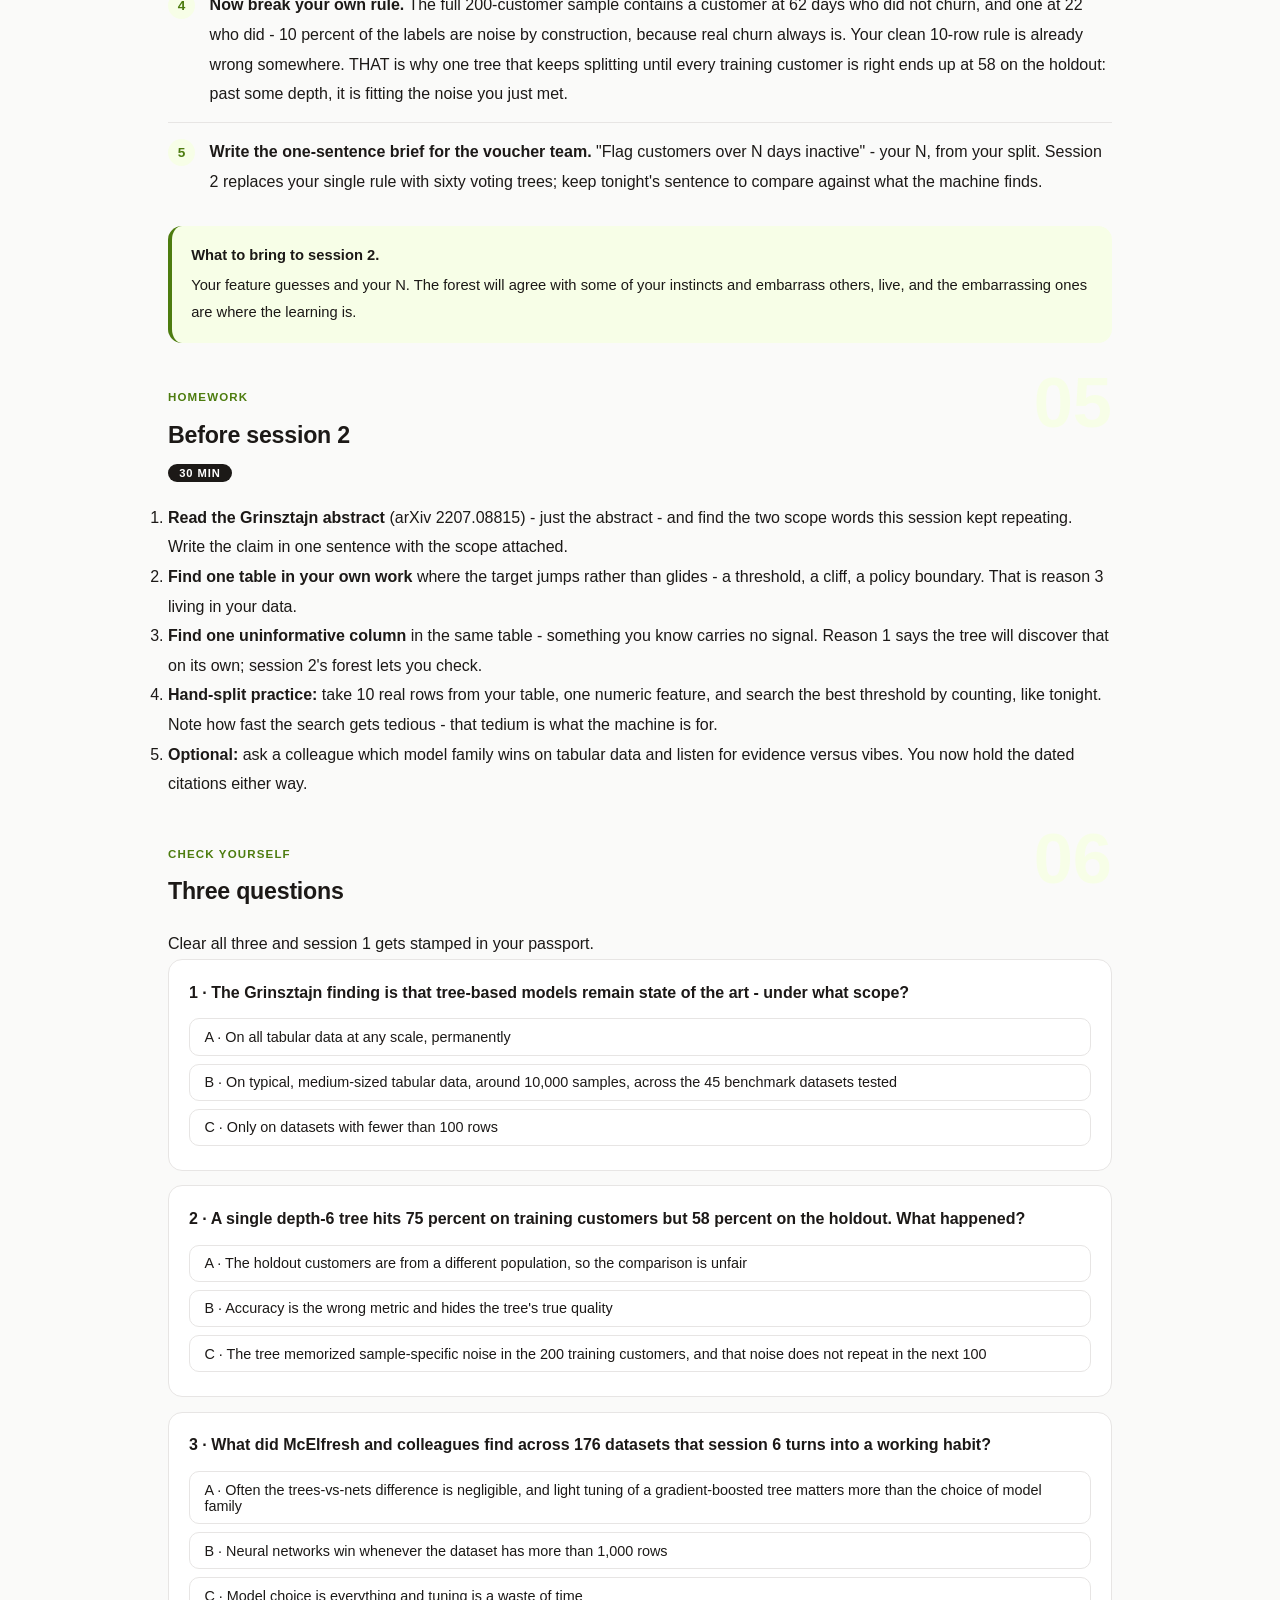
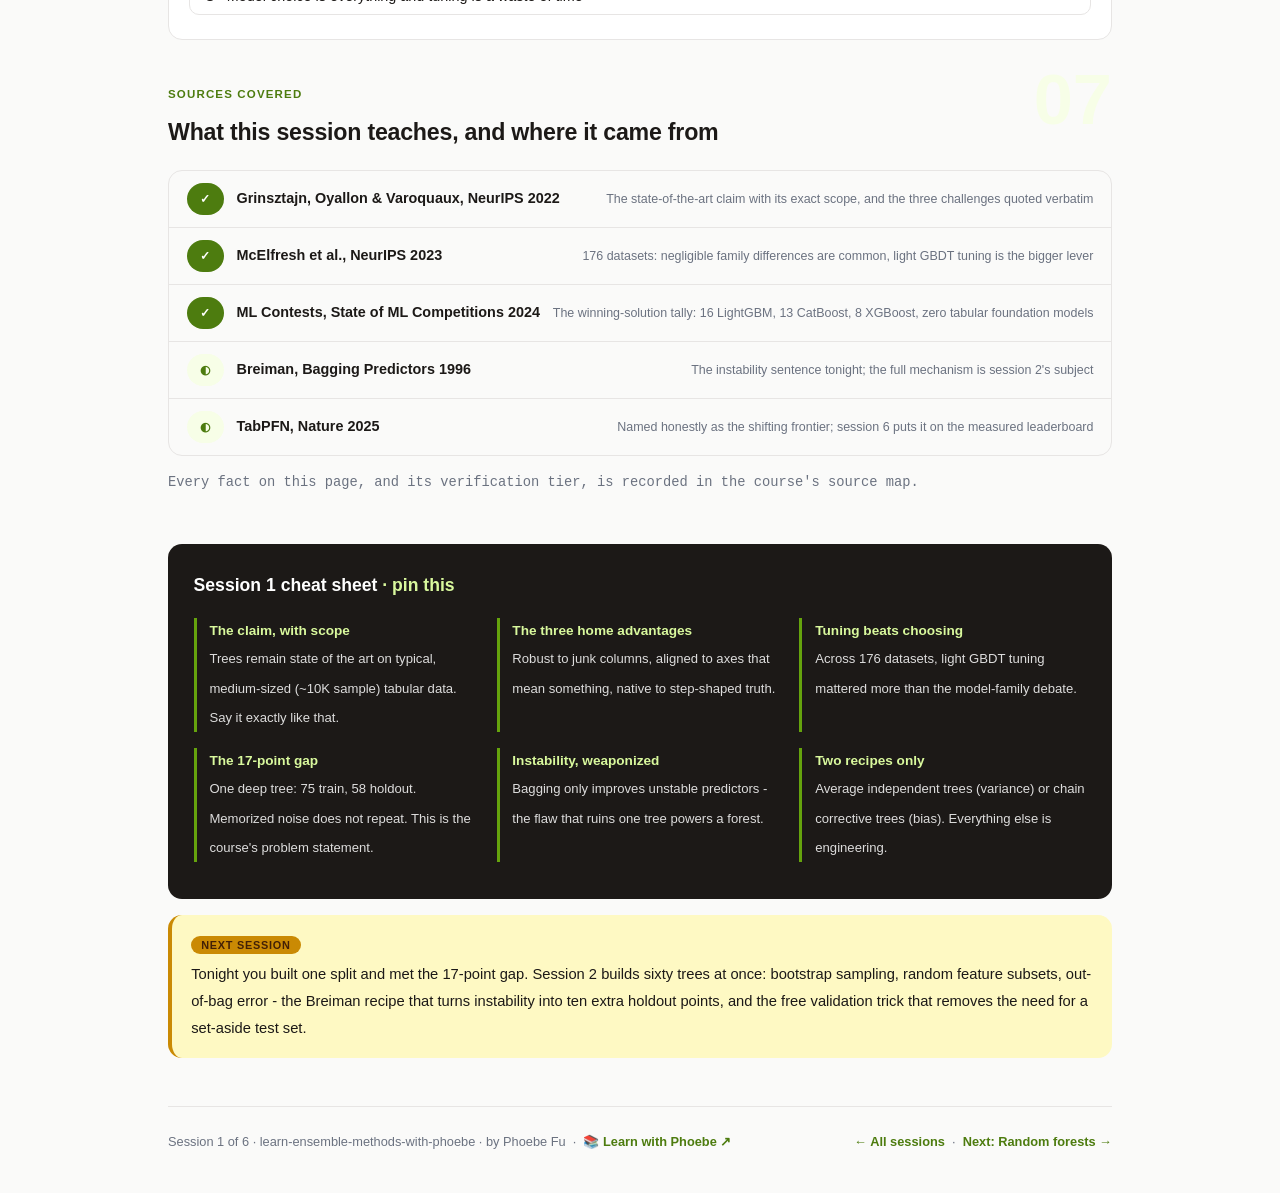
==== commit 960aea73: "Session pages: remove the internal source-map path A session page is a page a learner reads, so a bu" ====
--- a/courses/01-why-trees-win-tables.html
+++ b/courses/01-why-trees-win-tables.html
@@ -380,7 +380,7 @@
       <div class="covered-row"><span class="status pill light">◐</span><span class="name">Breiman, Bagging Predictors 1996</span><span class="note">The instability sentence tonight; the full mechanism is session 2's subject</span></div>
       <div class="covered-row"><span class="status pill light">◐</span><span class="name">TabPFN, Nature 2025</span><span class="note">Named honestly as the shifting frontier; session 6 puts it on the measured leaderboard</span></div>
     </div>
-    <p class="mono" style="margin-top:14px">Full source map with every URL and every honesty caveat: <span class="mono">materials/official-course-map.md</span> in this repo.</p>
+    <p class="mono" style="margin-top:14px">Every fact on this page, and its verification tier, is recorded in the course's source map.</p>
   </section>
 
   <!-- ============ CHEAT SHEET ============ -->
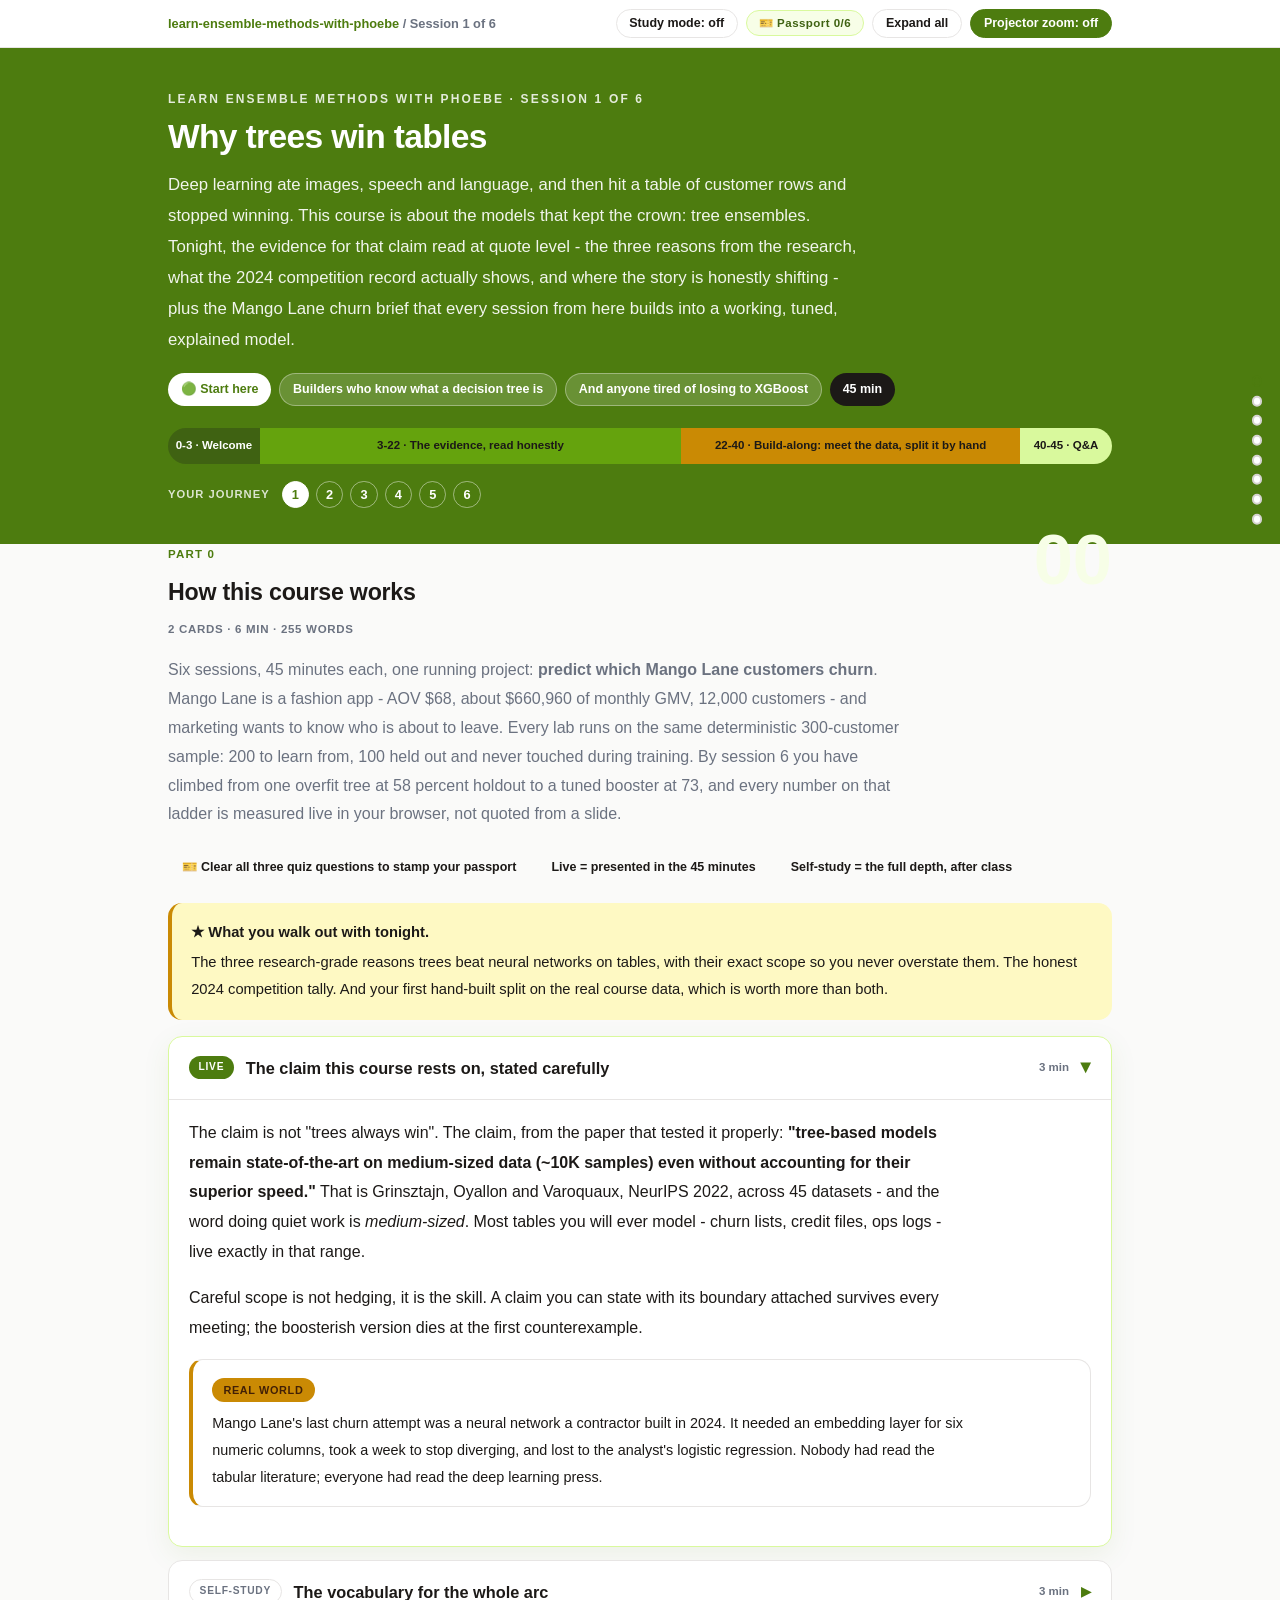
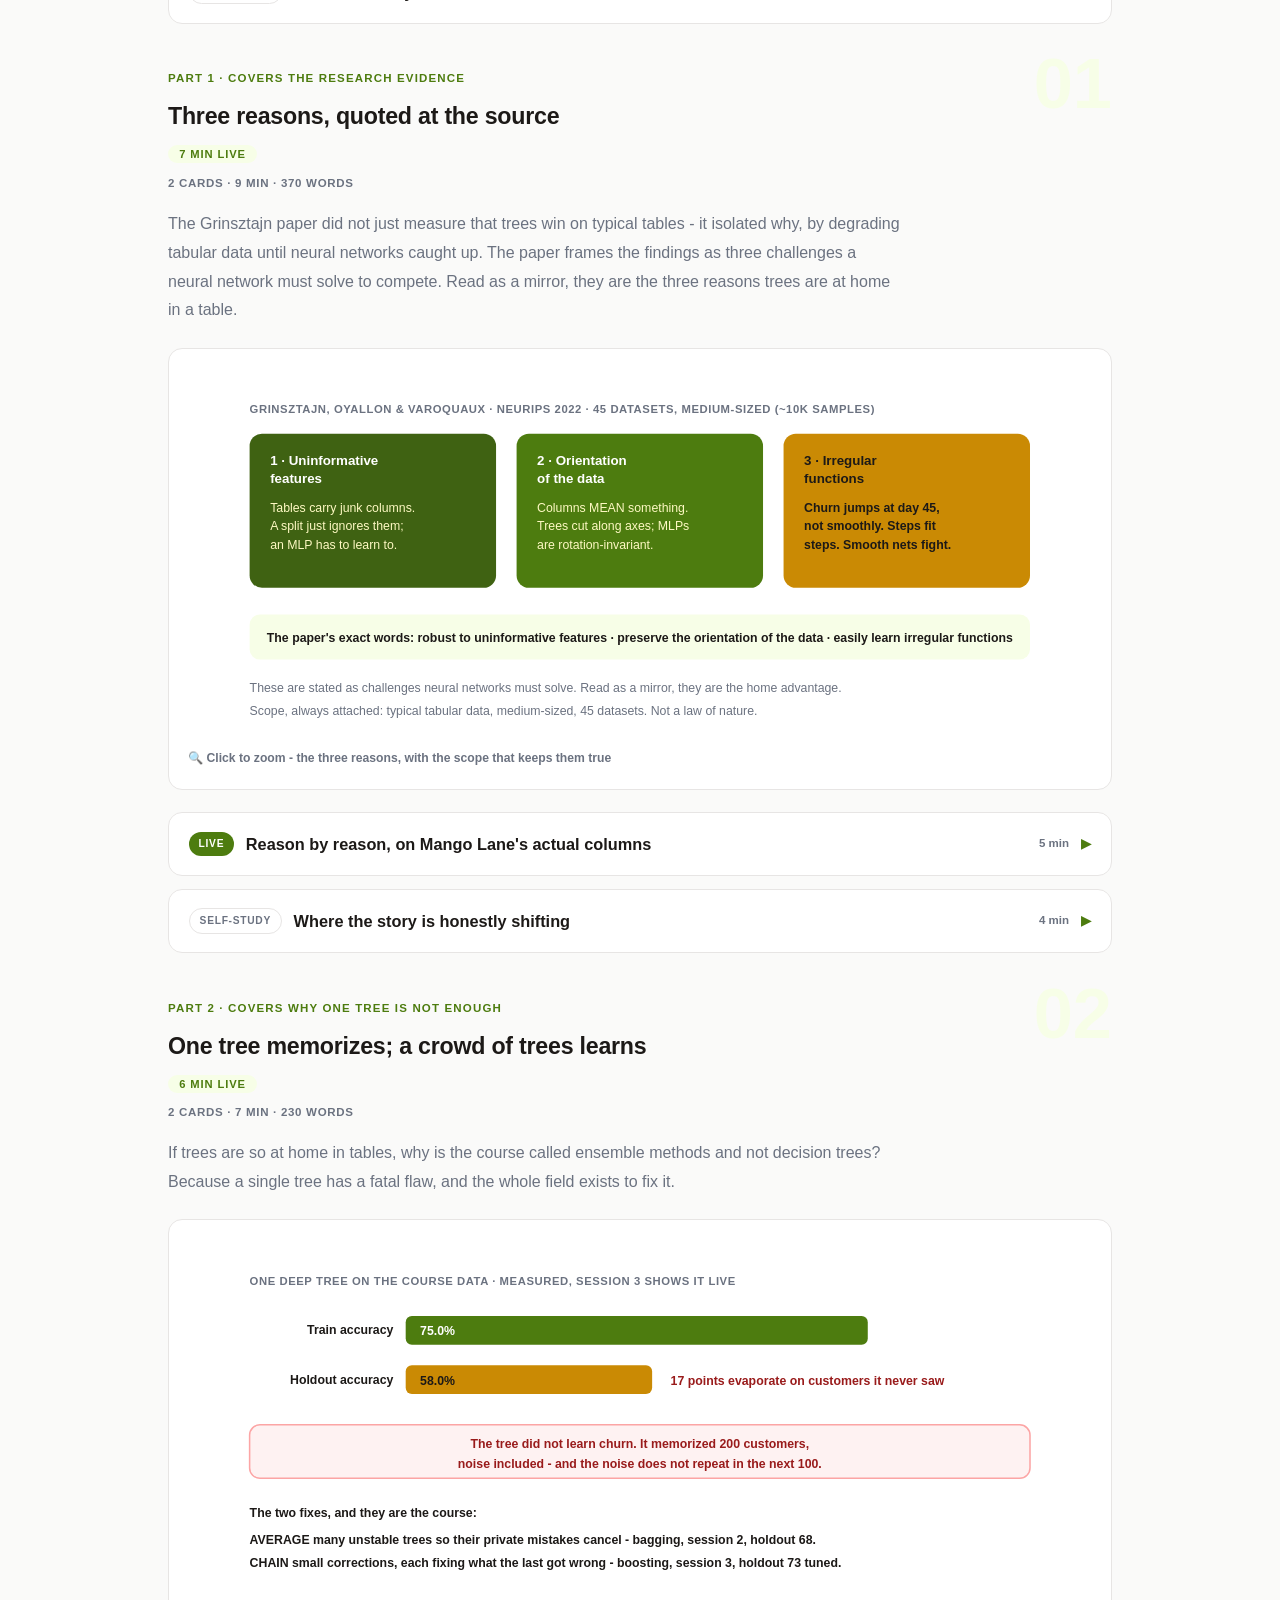
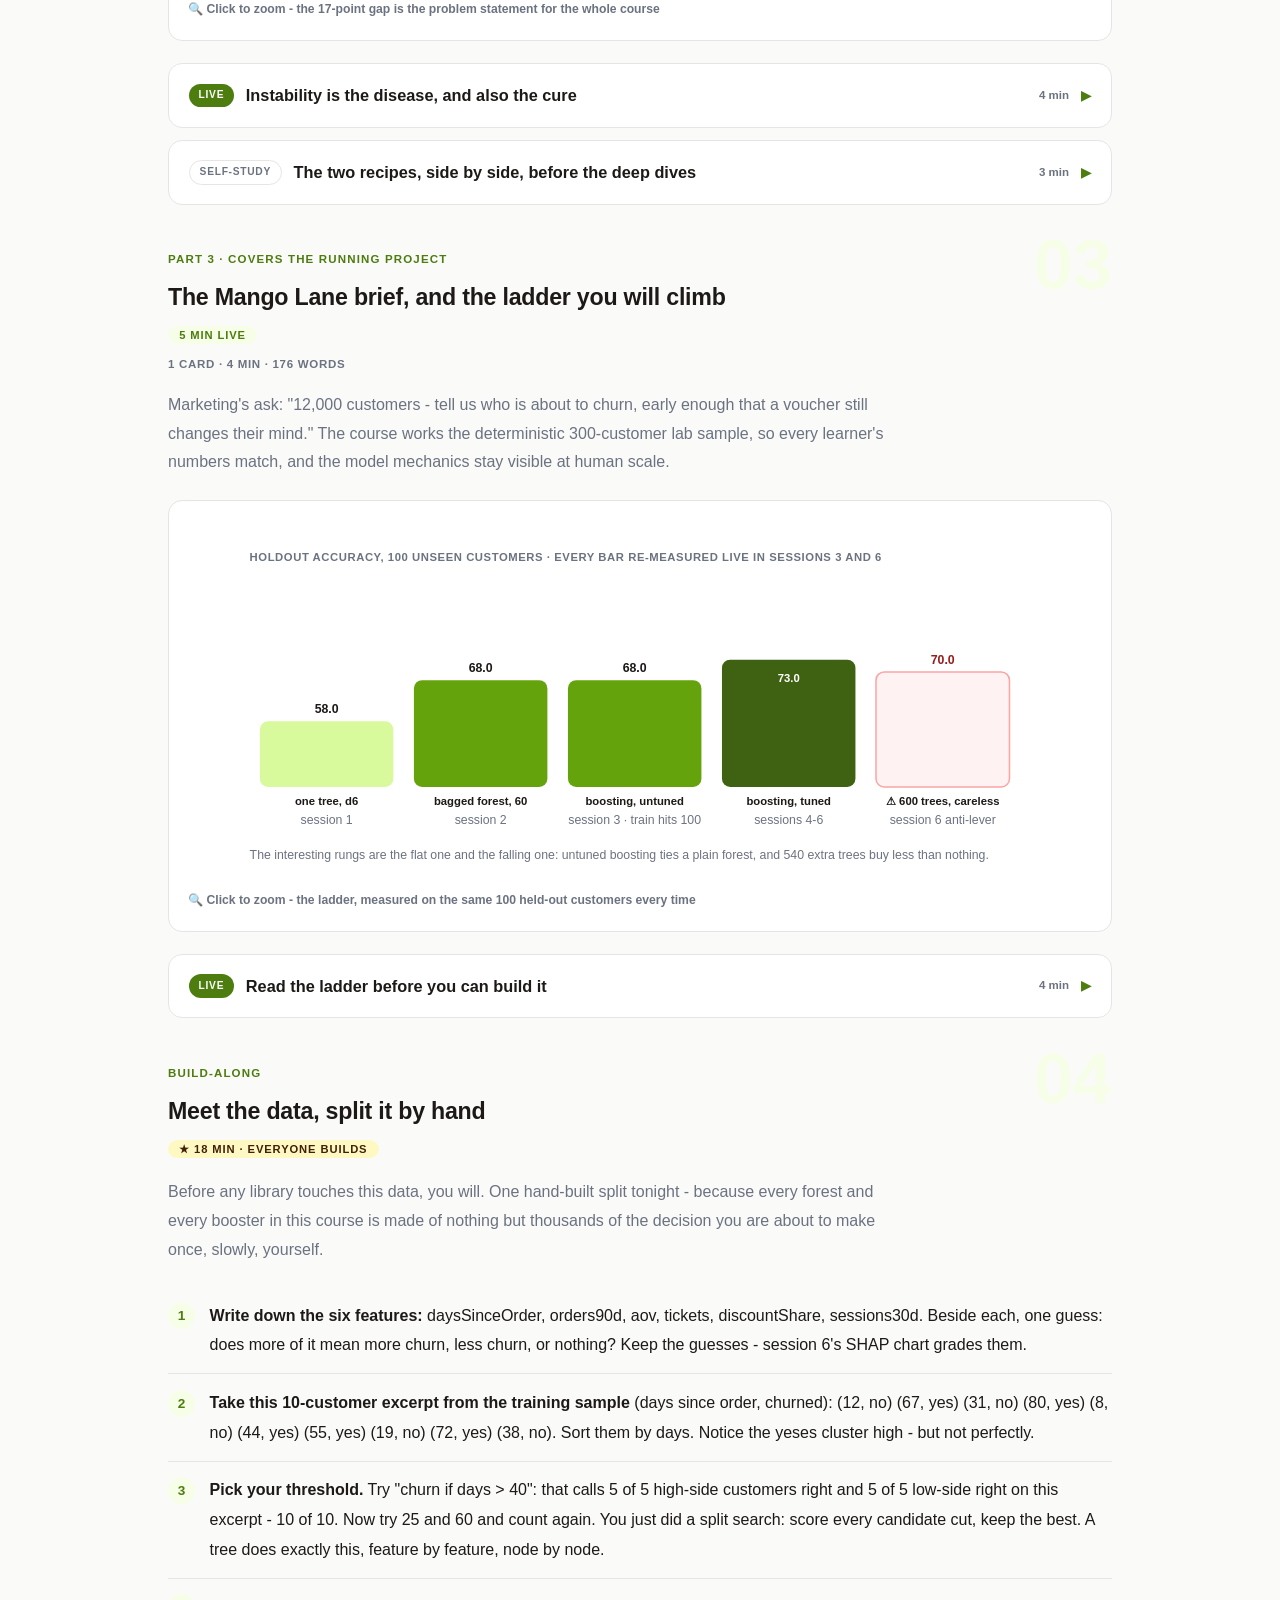
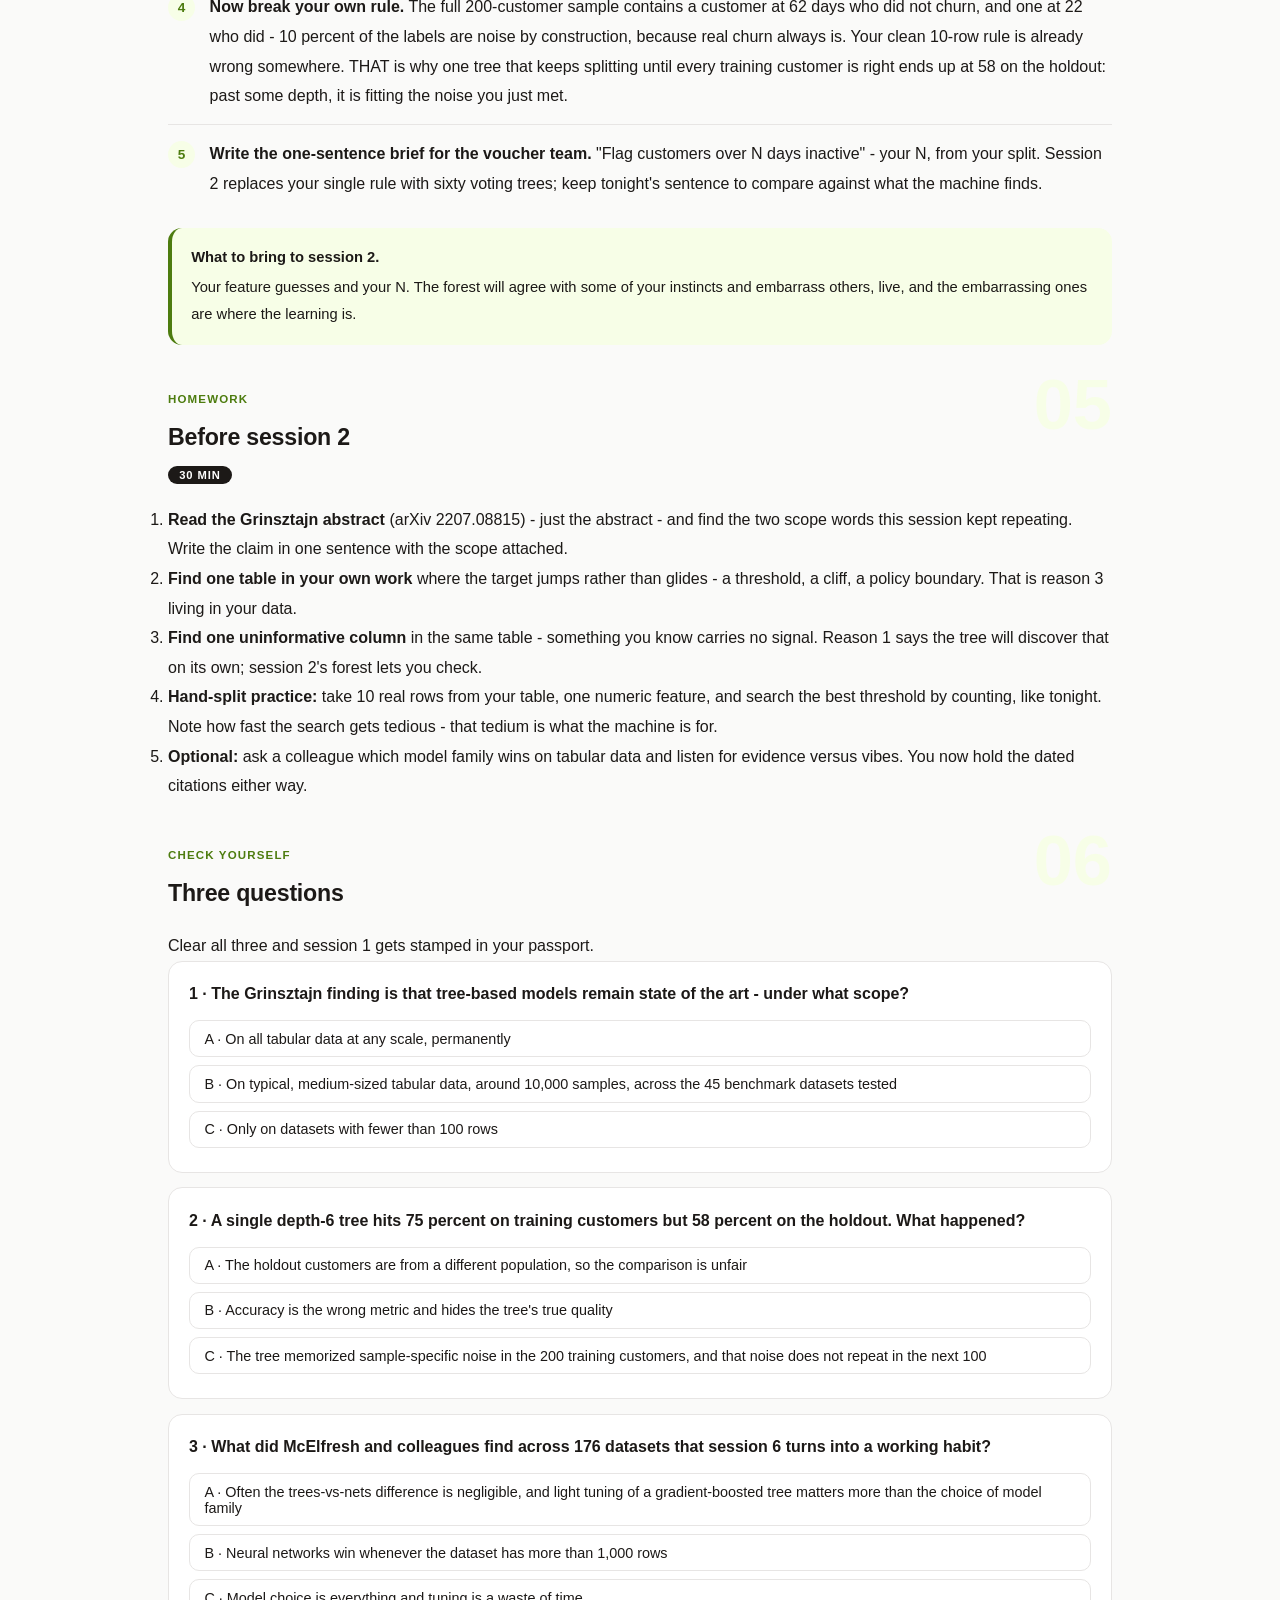
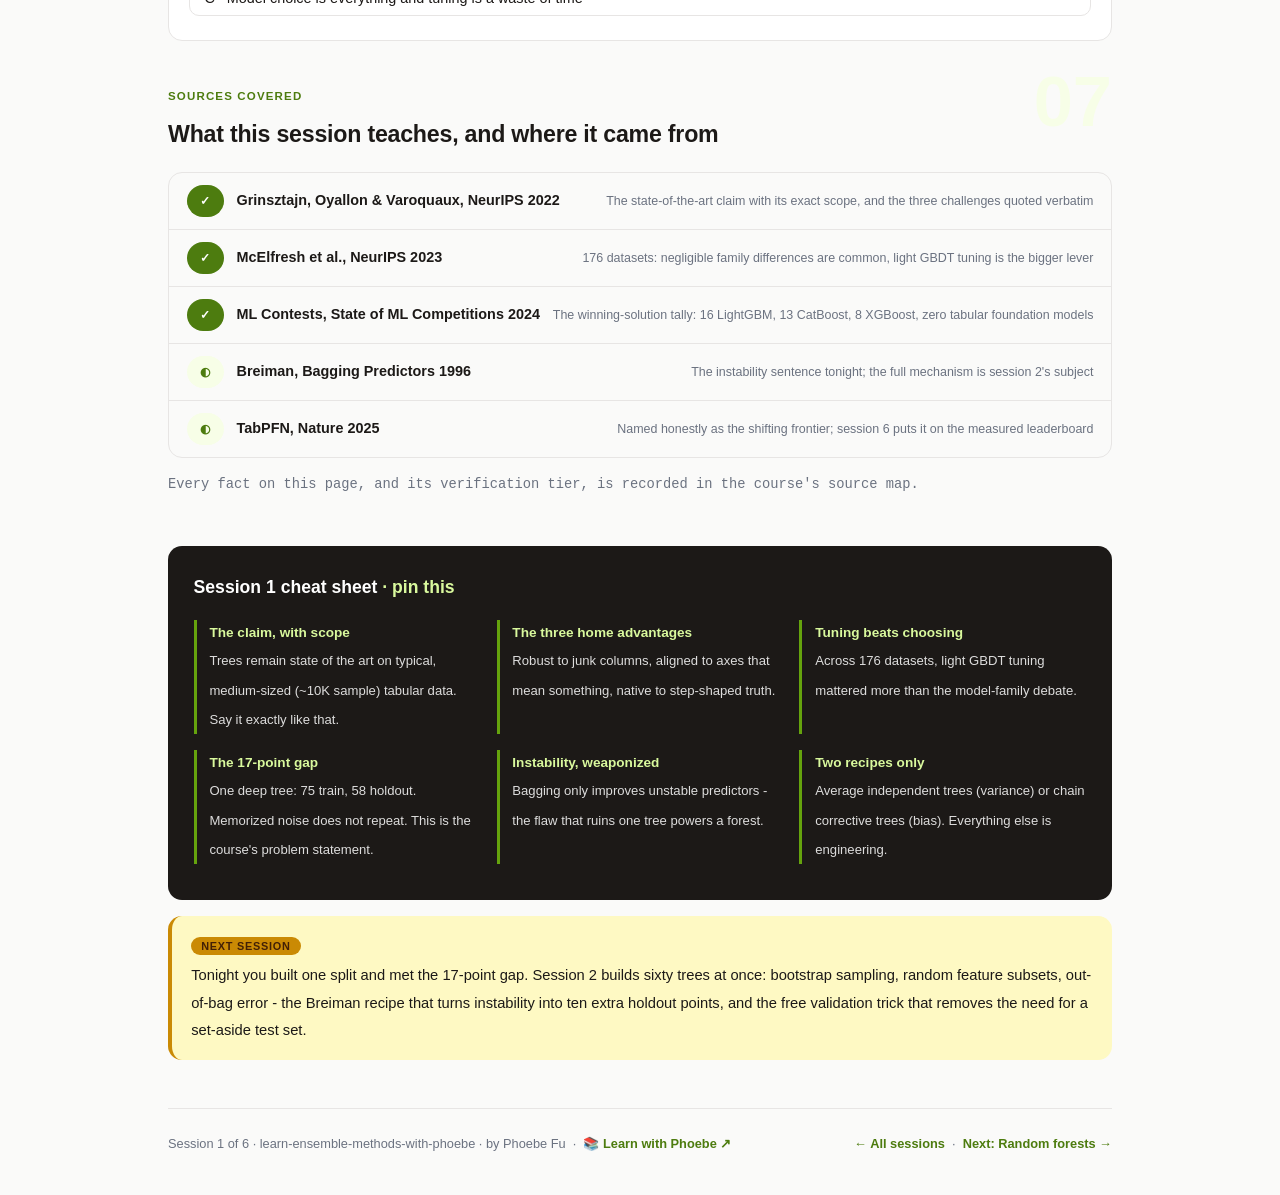
==== commit 824ddcf1: "Layout: code boxes stack under step text; toolbar is one row Shared-template defect, live estate-wid" ====
--- a/courses/01-why-trees-win-tables.html
+++ b/courses/01-why-trees-win-tables.html
@@ -19,7 +19,7 @@
 <meta name="twitter:image" content="https://phoebefu6.github.io/learn-ensemble-methods-with-phoebe/assets/og-cover.png">
 <!-- social:end -->
 <title>Session 1 · Why trees win tables - learn ensemble methods with phoebe</title>
-<link rel="stylesheet" href="../assets/style.css?v=1">
+<link rel="stylesheet" href="../assets/style.css?v=3">
 </head>
 <body>
 
--- a/assets/style.css
+++ b/assets/style.css
@@ -86,8 +86,9 @@
   border-bottom: 1px solid var(--hairline);
   padding: .55rem 0;
 }
-.toolbar .wrap { display: flex; align-items: center; gap: .6rem; }
-.toolbar .crumb { font-size: .8rem; color: var(--muted); font-weight: 600; margin-right: auto; }
+.toolbar .wrap { display: flex; align-items: center; gap: .5rem; flex-wrap: nowrap; }
+.toolbar .crumb { font-size: .8rem; color: var(--muted); font-weight: 600; margin-right: auto; min-width: 0; white-space: nowrap; overflow: hidden; text-overflow: ellipsis; }
+.toolbar .btn { white-space: nowrap; flex: none; padding: .38rem .8rem; font-size: .78rem; line-height: 1.2; }
 .toolbar .crumb a { color: var(--indigo); text-decoration: none; }
 .btn {
   border: 1px solid var(--hairline);
@@ -287,11 +288,15 @@
 /* ---------- demo steps ---------- */
 .steps { counter-reset: step; margin: .6rem 0 1rem; }
 .step {
-  display: flex;
-  gap: .9rem;
+  display: grid;
+  grid-template-columns: max-content minmax(0, 1fr);
+  column-gap: .9rem;
+  row-gap: .2rem;
   padding: .85rem 0;
   border-bottom: .5px solid var(--hairline);
 }
+.step > * { grid-column: 2; min-width: 0; }
+.step > .prompt-box { margin: .8rem 0 .4rem; }
 .step:last-child { border-bottom: none; }
 .step::before {
   counter-increment: step;
@@ -795,7 +800,10 @@
   /* 44px tap targets */
   details.card summary { min-height: 44px; }
   .qopt { min-height: 44px; display: flex; align-items: center; padding: .7rem .9rem; }
-  .toolbar .btn, .pagefoot a { min-height: 44px; display: inline-flex; align-items: center; }
+  .toolbar .btn, .pagefoot a { min-height: 44px; display: inline-flex; align-items: center; justify-content: center; }
+  .toolbar .crumb, .toolbar #zoom-toggle { display: none; }
+  .toolbar .btn { flex: 1 1 0; padding: .3rem .4rem; font-size: .72rem; }
+  table.clean { display: block; overflow-x: auto; -webkit-overflow-scrolling: touch; }
 }
 
 @media (max-width: 640px) {
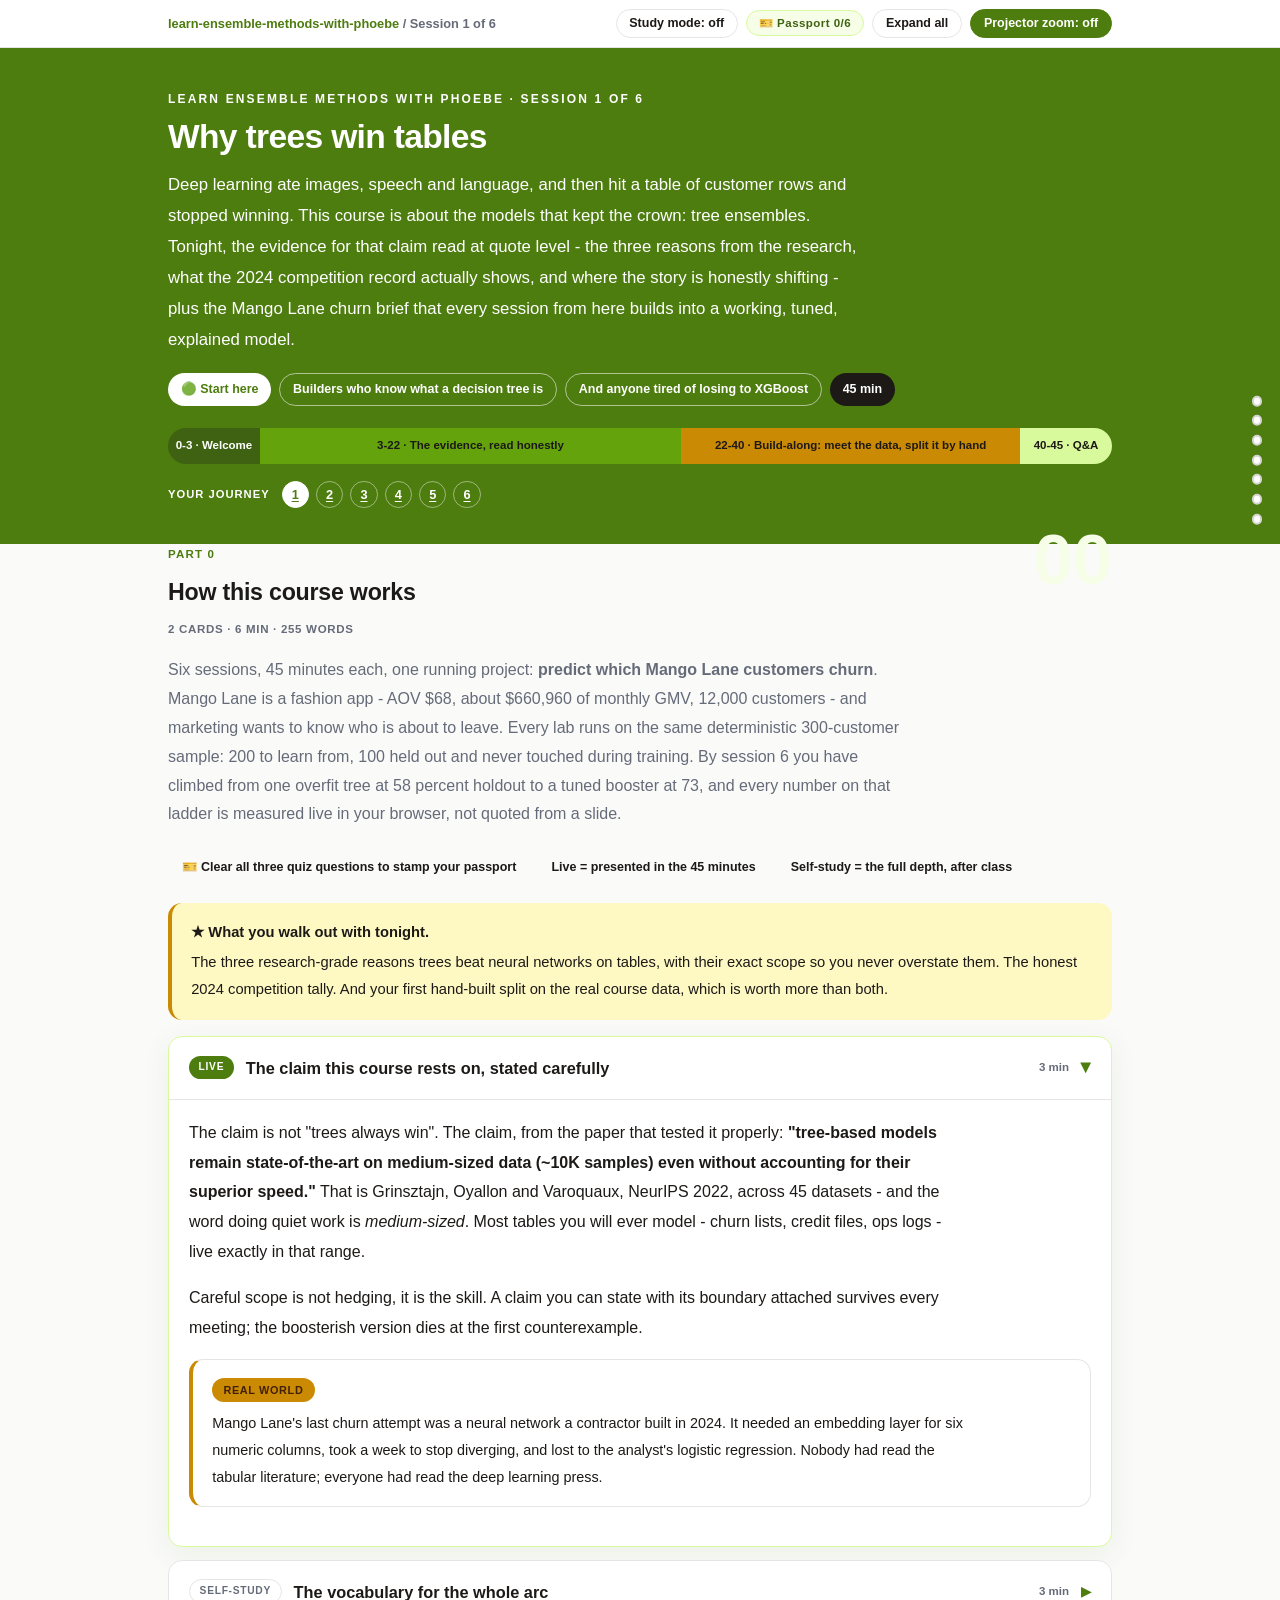
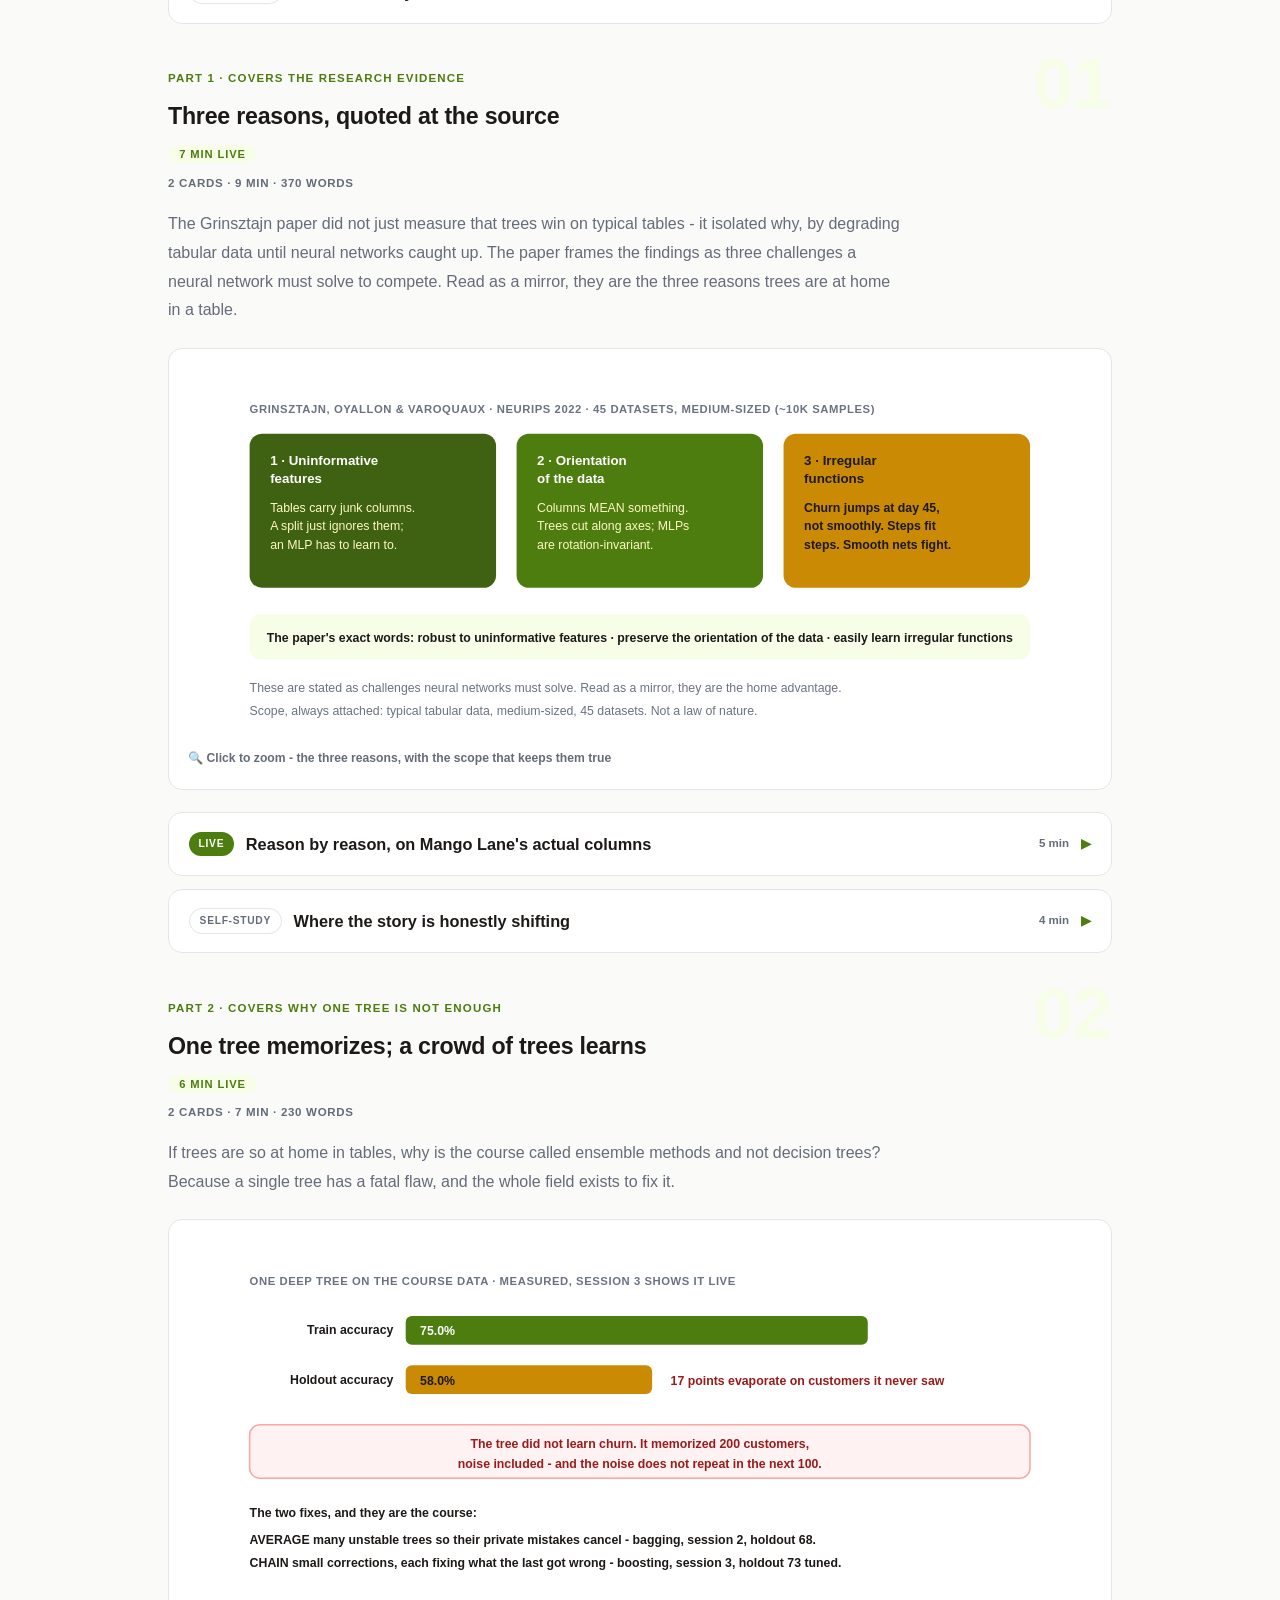
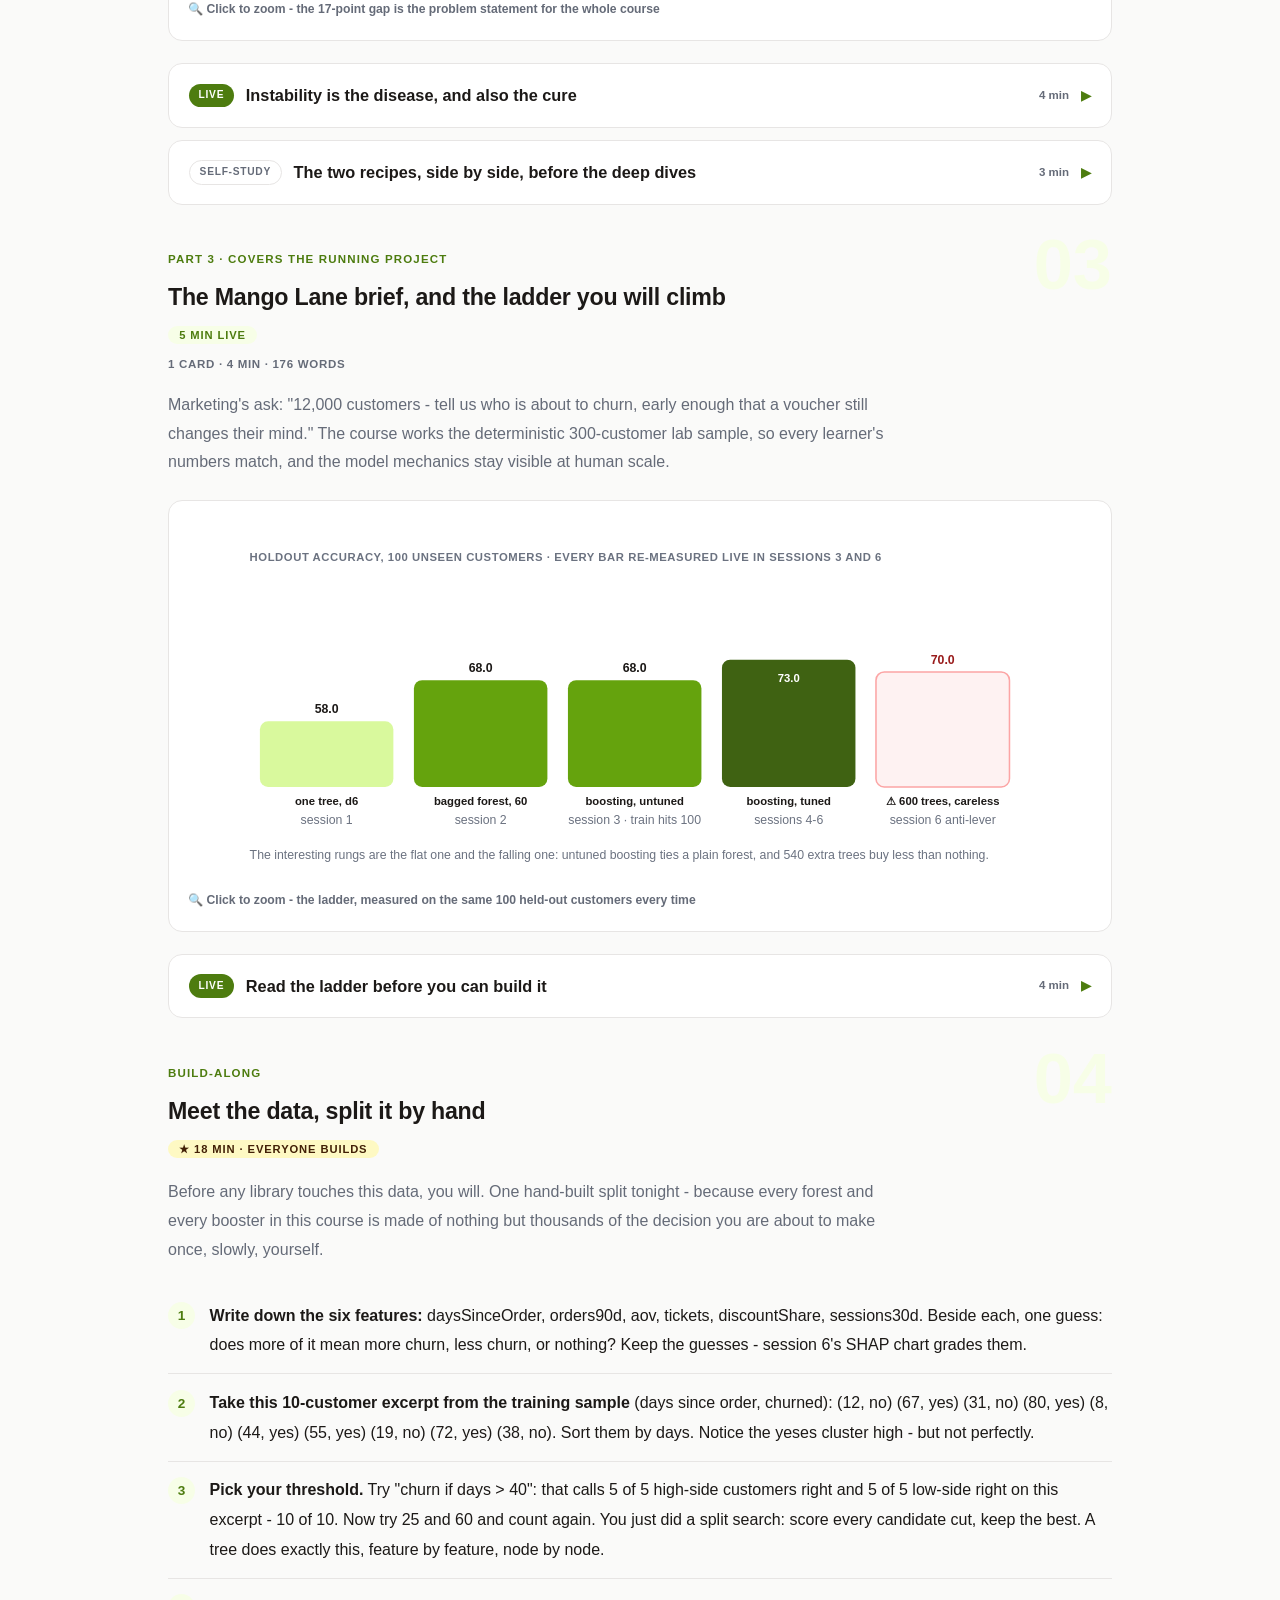
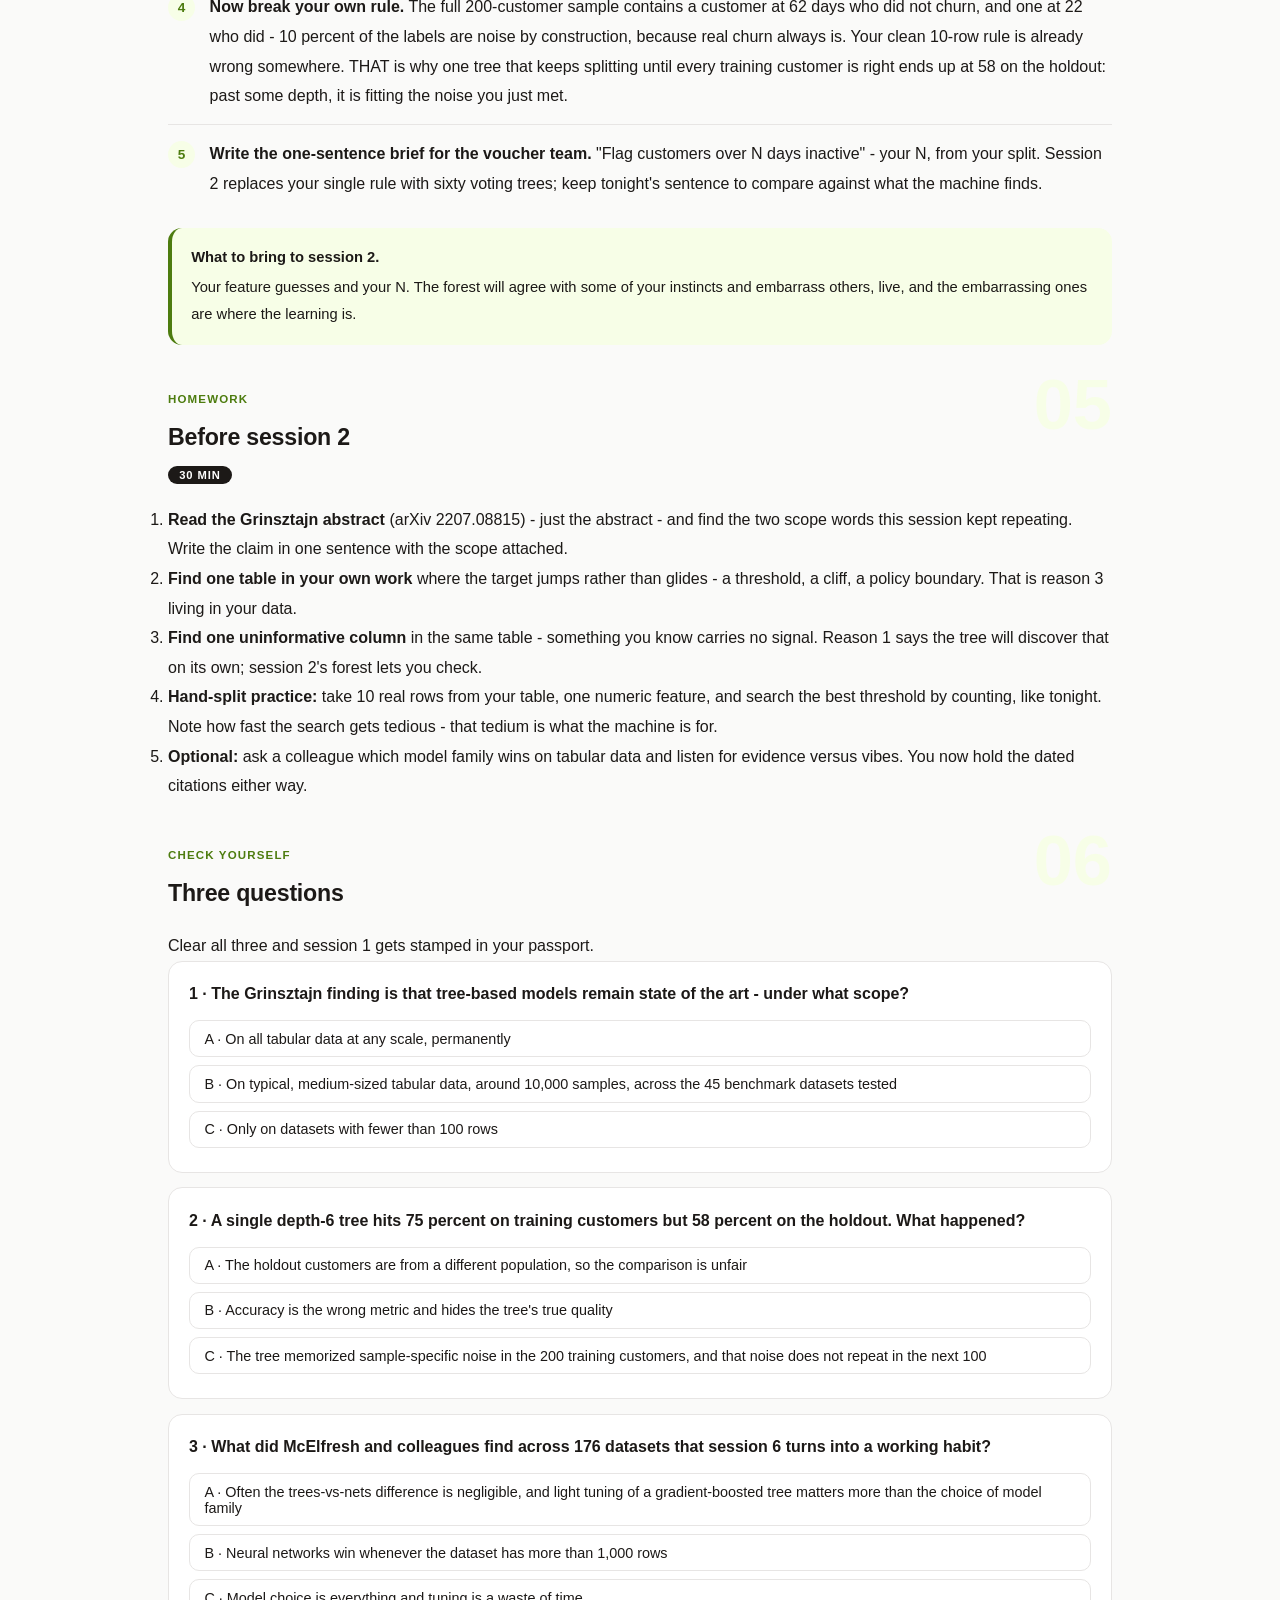
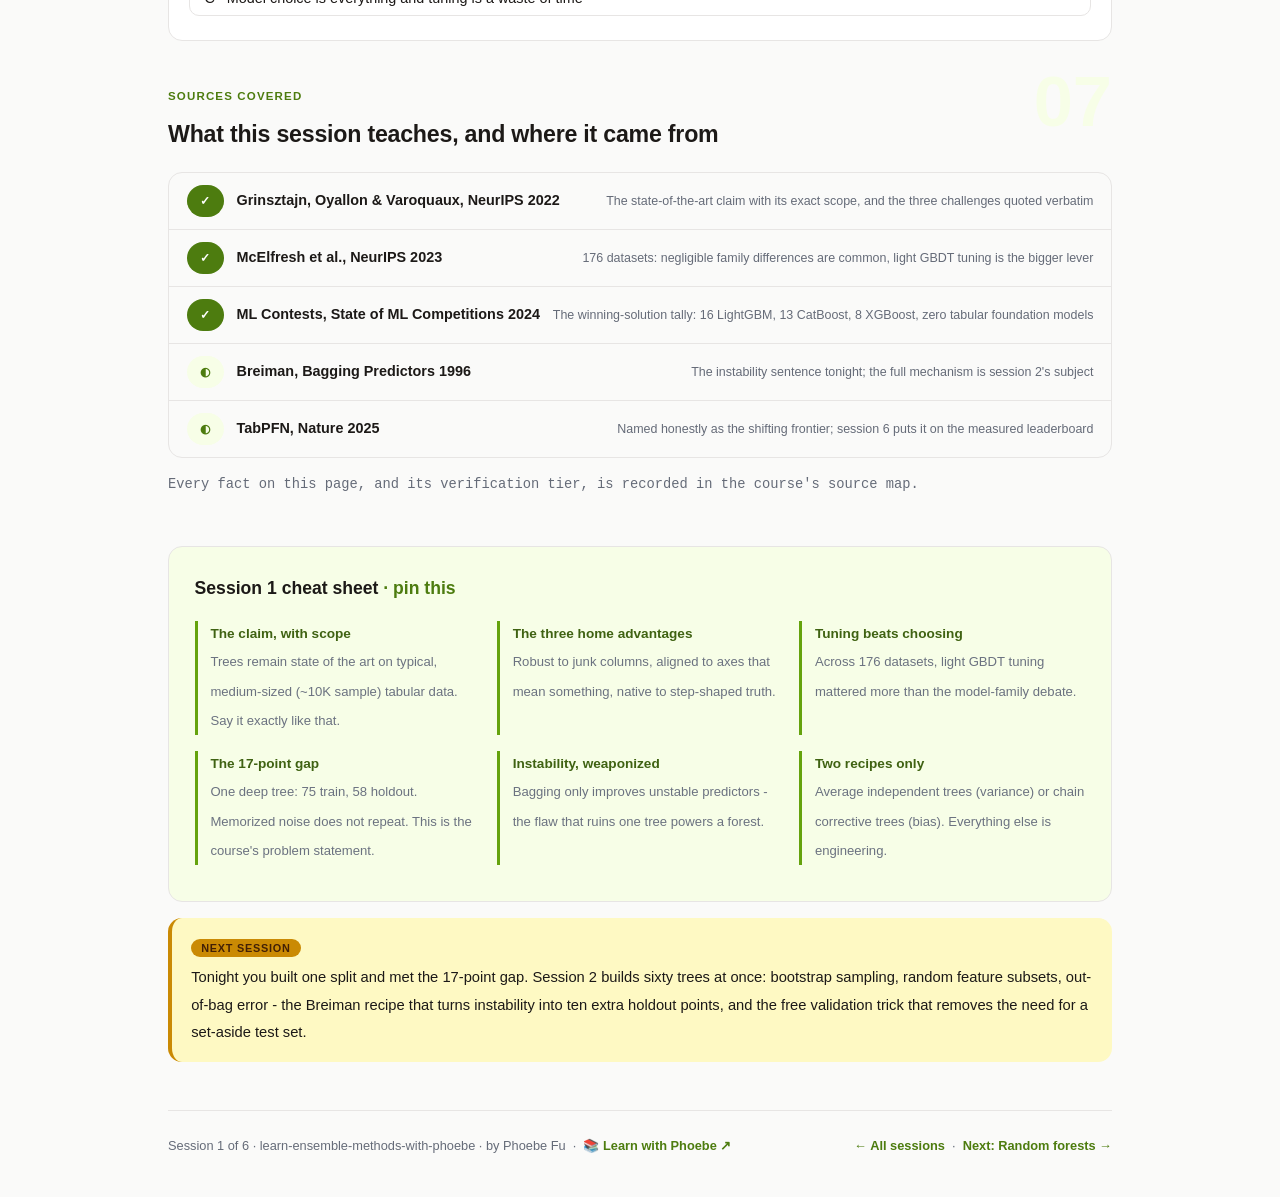
==== commit e7aea7bf: "Light surfaces everywhere: lightbox, cheat panel, code boxes; contrast and phone-width fixes Every d" ====
--- a/courses/01-why-trees-win-tables.html
+++ b/courses/01-why-trees-win-tables.html
@@ -19,7 +19,7 @@
 <meta name="twitter:image" content="https://phoebefu6.github.io/learn-ensemble-methods-with-phoebe/assets/og-cover.png">
 <!-- social:end -->
 <title>Session 1 · Why trees win tables - learn ensemble methods with phoebe</title>
-<link rel="stylesheet" href="../assets/style.css?v=3">
+<link rel="stylesheet" href="../assets/style.css?v=20">
 </head>
 <body>
 
@@ -408,6 +408,6 @@
 
 </main>
 
-<script src="../assets/app.js?v=2"></script>
+<script src="../assets/app.js?v=20"></script>
 </body>
 </html>
--- a/assets/style.css
+++ b/assets/style.css
@@ -3,21 +3,22 @@
    (CSS var names still read --indigo/--amber; they hold SQL-blue values.) */
 
 :root {
+  --faint-text: #6F6864;
   --indigo: #4D7C0F;
   --indigo-deep: #3F6212;
   --indigo-mid: #65A30D;
   --indigo-soft: #D9F99D;
   --indigo-50: #F7FEE7;
   --ink: #1C1917;
-  --muted: #6B7280;
+  --muted: #656B78;
   --faint: #D6D3D1;
   --hairline: #E7E5E4;
   --amber: #CA8A04;
   --amber-ink: #422006;
   --amber-50: #FEF9C3;
   --paper: #FAFAF9;
-  --code-bg: #141C0A;
-  --code-ink: #E8EEDC;
+  --code-bg: #F7FEE7;
+  --code-ink: #1C1917;
   --radius: 14px;
 }
 
@@ -47,7 +48,7 @@
   font-size: .75rem;
   letter-spacing: .18em;
   text-transform: uppercase;
-  opacity: .85;
+  opacity: 1;
   font-weight: 600;
 }
 .masthead h1 {
@@ -58,7 +59,7 @@
   letter-spacing: -.02em;
 }
 .masthead h1 .accent { color: inherit; }
-.masthead .sub { font-size: 1.05rem; opacity: .92; max-width: 44rem; }
+.masthead .sub { font-size: 1.05rem; opacity: 1; max-width: 44rem; }
 
 .chip-row { display: flex; flex-wrap: wrap; gap: .5rem; margin-top: 1.1rem; }
 .chip {
@@ -72,7 +73,7 @@
   white-space: nowrap;
 }
 .chip.level { background: #fff; color: var(--indigo); }
-.chip.audience { background: rgba(255,255,255,.16); color: #fff; border: 1px solid rgba(255,255,255,.35); }
+.chip.audience { background: rgba(255,255,255,.08); color: #fff; border: 1px solid rgba(255,255,255,.35); }
 .chip.time { background: var(--ink); color: #fff; font-variant-numeric: tabular-nums; }
 
 
@@ -209,7 +210,7 @@
 .pill.light { background: var(--indigo-50); color: var(--indigo); }
 .pill.inkpill { background: var(--ink); color: #fff; }
 .pill.amber, .pill.peach { background: var(--amber); color: var(--amber-ink); }
-.pill.bare { color: var(--faint); }
+.pill.bare { color: var(--muted); }
 
 /* ---------- 4D grid ---------- */
 .grid-2 { display: grid; grid-template-columns: repeat(auto-fit, minmax(15rem, 1fr)); gap: .8rem; margin: .5rem 0 1rem; }
@@ -238,10 +239,11 @@
 table.clean td:first-child { font-weight: 600; }
 
 /* ---------- prompt boxes ---------- */
-.prompt-box {
+.prompt-box{
   position: relative;
-  background: var(--code-bg);
-  color: var(--code-ink);
+  background: #F7FEE7;
+  border: 1px solid #E7E5E4;
+  color: #1C1917;
   border-radius: var(--radius);
   padding: 1.1rem 1.2rem;
   margin: 1rem 0 1.2rem;
@@ -251,12 +253,12 @@
   white-space: pre-wrap;
   word-break: break-word;
 }
-.prompt-box .label {
+.prompt-box .label{
   position: absolute;
   top: -0.7rem;
   left: 1rem;
-  background: var(--indigo);
-  color: #fff;
+  background: #4D7C0F;
+  color: #FFFFFF;
   font-family: "Inter", -apple-system, sans-serif;
   font-size: .68rem;
   font-weight: 700;
@@ -267,13 +269,13 @@
 }
 .prompt-box.bad .label { background: var(--faint); color: var(--ink); }
 .prompt-box.good .label { background: var(--amber); color: var(--amber-ink); }
-.copy-btn {
+.copy-btn{
   position: absolute;
   top: .7rem;
   right: .7rem;
-  background: rgba(255,255,255,.1);
-  border: 1px solid rgba(255,255,255,.25);
-  color: #fff;
+  background: #FFFFFF;
+  border: 1px solid #E7E5E4;
+  color: #1C1917;
   border-radius: 999px;
   padding: .25rem .8rem;
   font-size: .72rem;
@@ -282,7 +284,7 @@
   font-family: "Inter", -apple-system, sans-serif;
   transition: background .15s ease;
 }
-.copy-btn:hover { background: rgba(255,255,255,.22); }
+.copy-btn:hover { background: #E7E5E4; }
 .copy-btn.copied { background: var(--amber); border-color: var(--amber); color: var(--amber-ink); }
 
 /* ---------- demo steps ---------- */
@@ -372,11 +374,11 @@
   gap: .4rem;
 }
 
-.lightbox {
+.lightbox{
   position: fixed;
   inset: 0;
   z-index: 100;
-  background: rgba(28,25,23,.9);
+  background: rgba(250,250,249,.97);
   display: none;
   align-items: center;
   justify-content: center;
@@ -384,8 +386,10 @@
   cursor: zoom-out;
 }
 .lightbox.open { display: flex; }
-.lightbox .inner {
+.lightbox .inner{
   background: #fff;
+  border: 1px solid #E7E5E4;
+  box-shadow: 0 10px 40px rgba(28,25,23,.14);
   border-radius: var(--radius);
   padding: 2rem;
   max-width: 94vw;
@@ -393,13 +397,12 @@
   overflow: auto;
 }
 .lightbox .inner svg, .lightbox .inner img { width: min(88vw, 70rem); height: auto; }
-.lightbox .close-hint {
+.lightbox .close-hint{
   position: fixed;
   top: 1rem; right: 1.4rem;
-  color: #fff;
+  color: #1C1917;
   font-size: .8rem;
   font-weight: 600;
-  opacity: .8;
 }
 
 /* ---------- courses covered ---------- */
@@ -418,19 +421,20 @@
 .covered-row .note { margin-left: auto; color: var(--muted); font-size: .78rem; text-align: right; }
 
 /* ---------- cheat sheet footer ---------- */
-.cheat {
-  background: var(--ink);
-  color: #fff;
+.cheat{
+  background: #F7FEE7;
+  border: 1px solid #E7E5E4;
+  color: #1C1917;
   border-radius: var(--radius);
   padding: 1.6rem 1.6rem 1.3rem;
   margin-top: 3rem;
 }
 .cheat h3 { font-size: 1.1rem; margin-bottom: 1rem; }
-.cheat h3 span { color: var(--indigo-soft); }
+.cheat h3 span { color: #4D7C0F; }
 .cheat .grid-2 { gap: 1rem; }
 .cheat .cheat-item { border-left: 3px solid var(--indigo-mid); padding-left: .8rem; }
-.cheat .cheat-item b { display: block; font-size: .85rem; color: var(--indigo-soft); }
-.cheat .cheat-item span { font-size: .82rem; opacity: .85; }
+.cheat .cheat-item b { display: block; font-size: .85rem; color: #3F6212; }
+.cheat .cheat-item span { font-size: .82rem; color: #6B7280; }
 
 footer.pagefoot {
   border-top: 1px solid var(--hairline);
@@ -525,7 +529,7 @@
   margin-top: 1.1rem;
   flex-wrap: wrap;
 }
-.journey .jlabel { font-size: .7rem; font-weight: 700; text-transform: uppercase; letter-spacing: .09em; opacity: .8; margin-right: .3rem; }
+.journey .jlabel { font-size: .7rem; font-weight: 700; text-transform: uppercase; letter-spacing: .09em; opacity: 1; margin-right: .3rem; }
 .journey a {
   width: 1.7rem; height: 1.7rem;
   border-radius: 999px;
@@ -1123,7 +1127,7 @@
   transition: all .18s ease;
 }
 .pp-stamp:hover { border-color: var(--indigo-soft); }
-.pp-stamp i { font-size: 1.3rem; font-style: normal; opacity: .35; }
+.pp-stamp i { font-size: 1.3rem; font-style: normal; opacity: 1; }
 .pp-stamp b { font: 800 0.7rem Inter, sans-serif; }
 .pp-stamp.got {
   border-style: solid; border-color: var(--indigo);
@@ -1187,7 +1191,7 @@
 .dh-track { display: flex; flex-wrap: wrap; gap: 3px; }
 .dh-cell { font: 700 0.66rem ui-monospace, Menlo, monospace; padding: 3px 6px; border-radius: 5px;
   background: var(--indigo-50); color: var(--indigo-deep); transition: all .1s linear; }
-.dh-cell.rest { background: var(--paper); color: var(--faint); }
+.dh-cell.rest { background: var(--paper); color: var(--faint-text); }
 .dh-cell.now { background: var(--amber); color: var(--amber-ink); transform: scale(1.18); }
 .dh-panel { border: 1px solid var(--hairline); border-radius: var(--radius); background: #fff; overflow: hidden; }
 .dh-phead { display: flex; align-items: center; gap: 10px; flex-wrap: wrap;
@@ -1303,3 +1307,28 @@
 .el-row .el-res { font-variant-numeric: tabular-nums; color: var(--muted); }
 .el-row .el-res b { color: var(--indigo-deep); }
 @media (max-width: 720px) { .el-row { grid-template-columns: 64px 1fr; } .el-row .el-res { grid-column: 1 / -1; } }
+
+/* layout-patch-3: phone-width overflow (2026-10-10) */
+.sql-bar { flex-wrap: wrap; }
+@media (max-width: 480px) {
+  .covered-row { flex-wrap: wrap; }
+  .covered-row .note { margin-left: 0; text-align: left; flex-basis: 100%; }
+  details.card summary { flex-wrap: wrap; }
+  details.card summary .mini { white-space: normal; }
+  .wk, .sqlbox, .prompt-box, pre { max-width: 100%; overflow-x: auto; }
+  .mono, code, strong, .note { overflow-wrap: anywhere; }
+  select, input[type=range], label { max-width: 100%; }
+  canvas, svg, img { max-width: 100%; height: auto; }
+  .tree-kids, .tree-node-wrap, .tree-node, .rb-night, .al-row, .gd-field, .tl-row, .sl-row { max-width: 100%; overflow-x: auto; }
+  .tl-cols, .sl-cols, .bb-cols, .ev-cols, [class$="-cols"] { grid-template-columns: 1fr !important; display: grid; }
+  .tl-cols > *, .sl-cols > *, [class$="-cols"] > * { min-width: 0; max-width: 100%; }
+  .mono { white-space: normal; }
+  .er-w, .bb-lab, .tl-lev, .sl-lev { max-width: 100%; white-space: normal; }
+}
+/* contrast-patch-2b */
+.cheat a { color: var(--indigo-deep, var(--ink)); }
+.chip.audience { background: transparent; border-color: rgba(255,255,255,.55); }
+.masthead a, .masthead .sub a { color: #fff; text-decoration: underline; text-underline-offset: 2px; }
+.prompt-box b, .prompt-box strong { color: var(--indigo-deep, var(--ink)); }
+.prompt-box span, .prompt-box em, .prompt-box i { color: inherit; }
+.pp-stamp i { color: var(--ink); }
